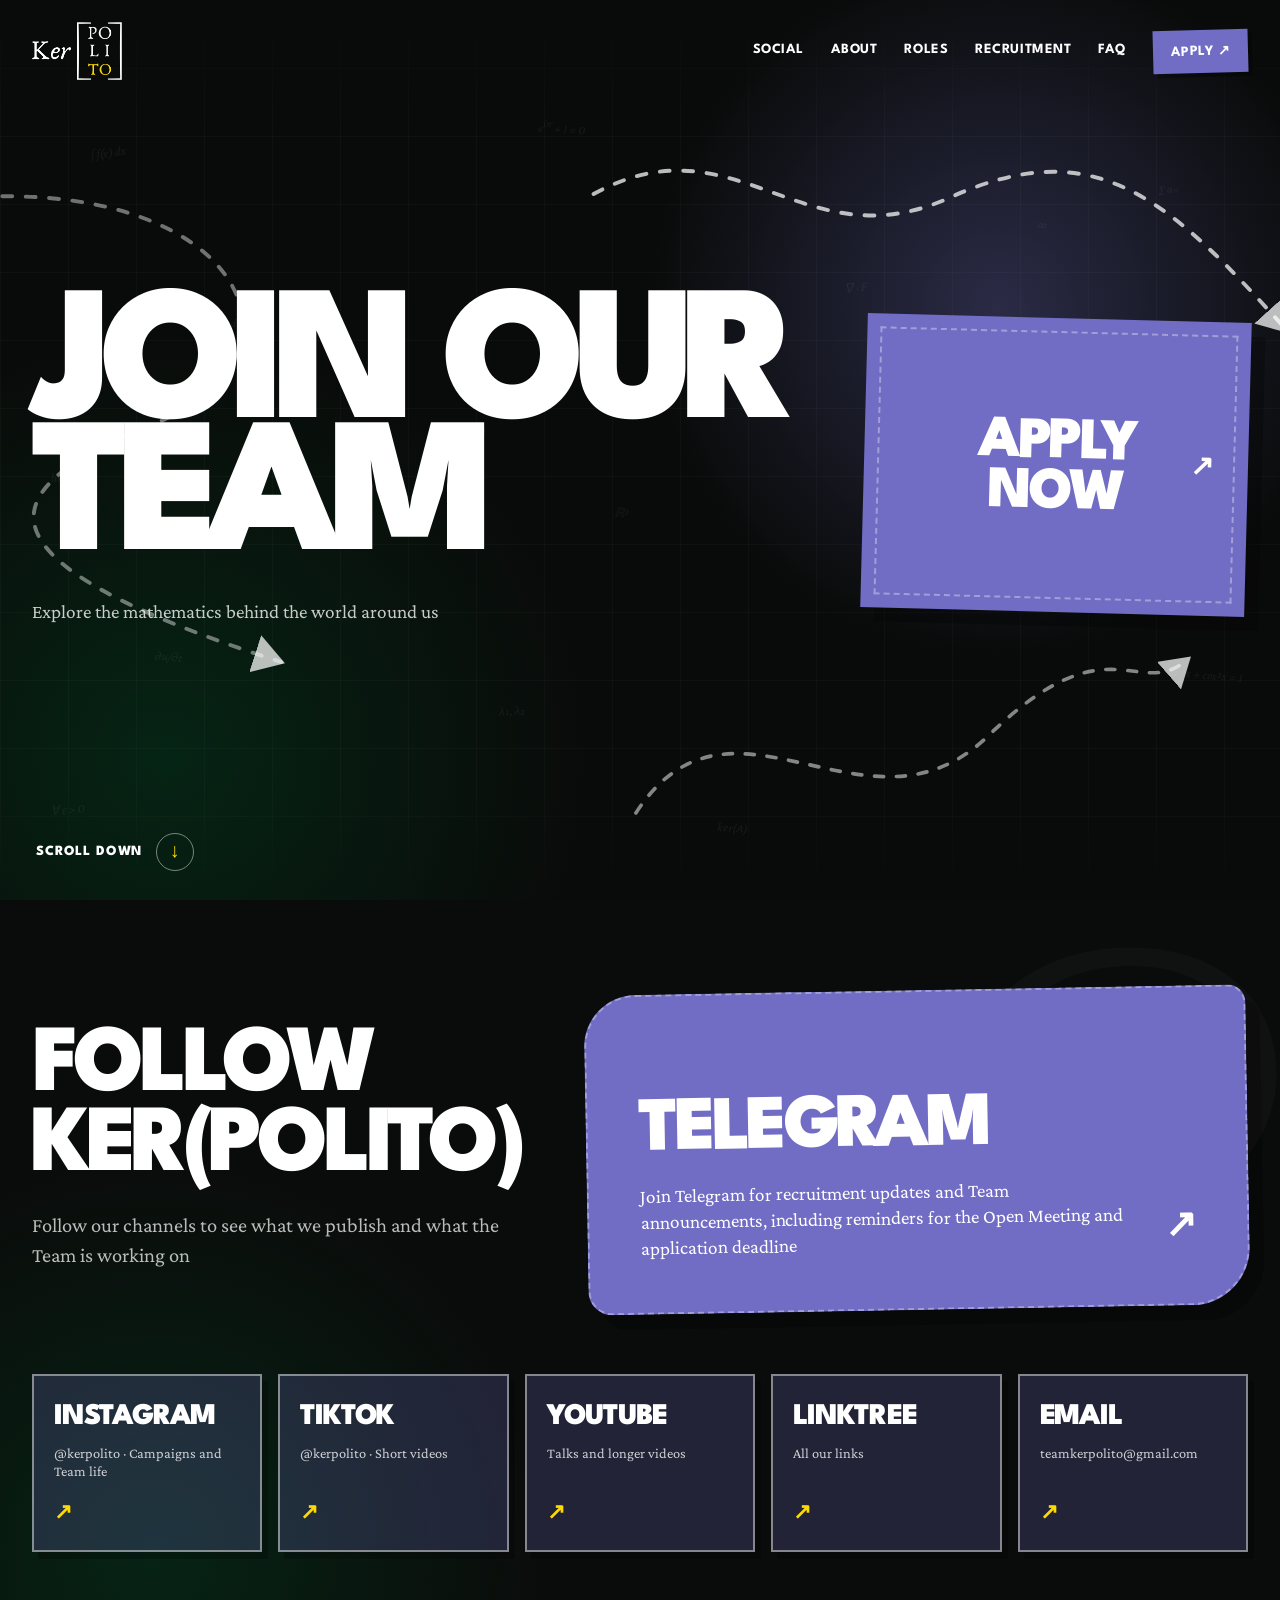
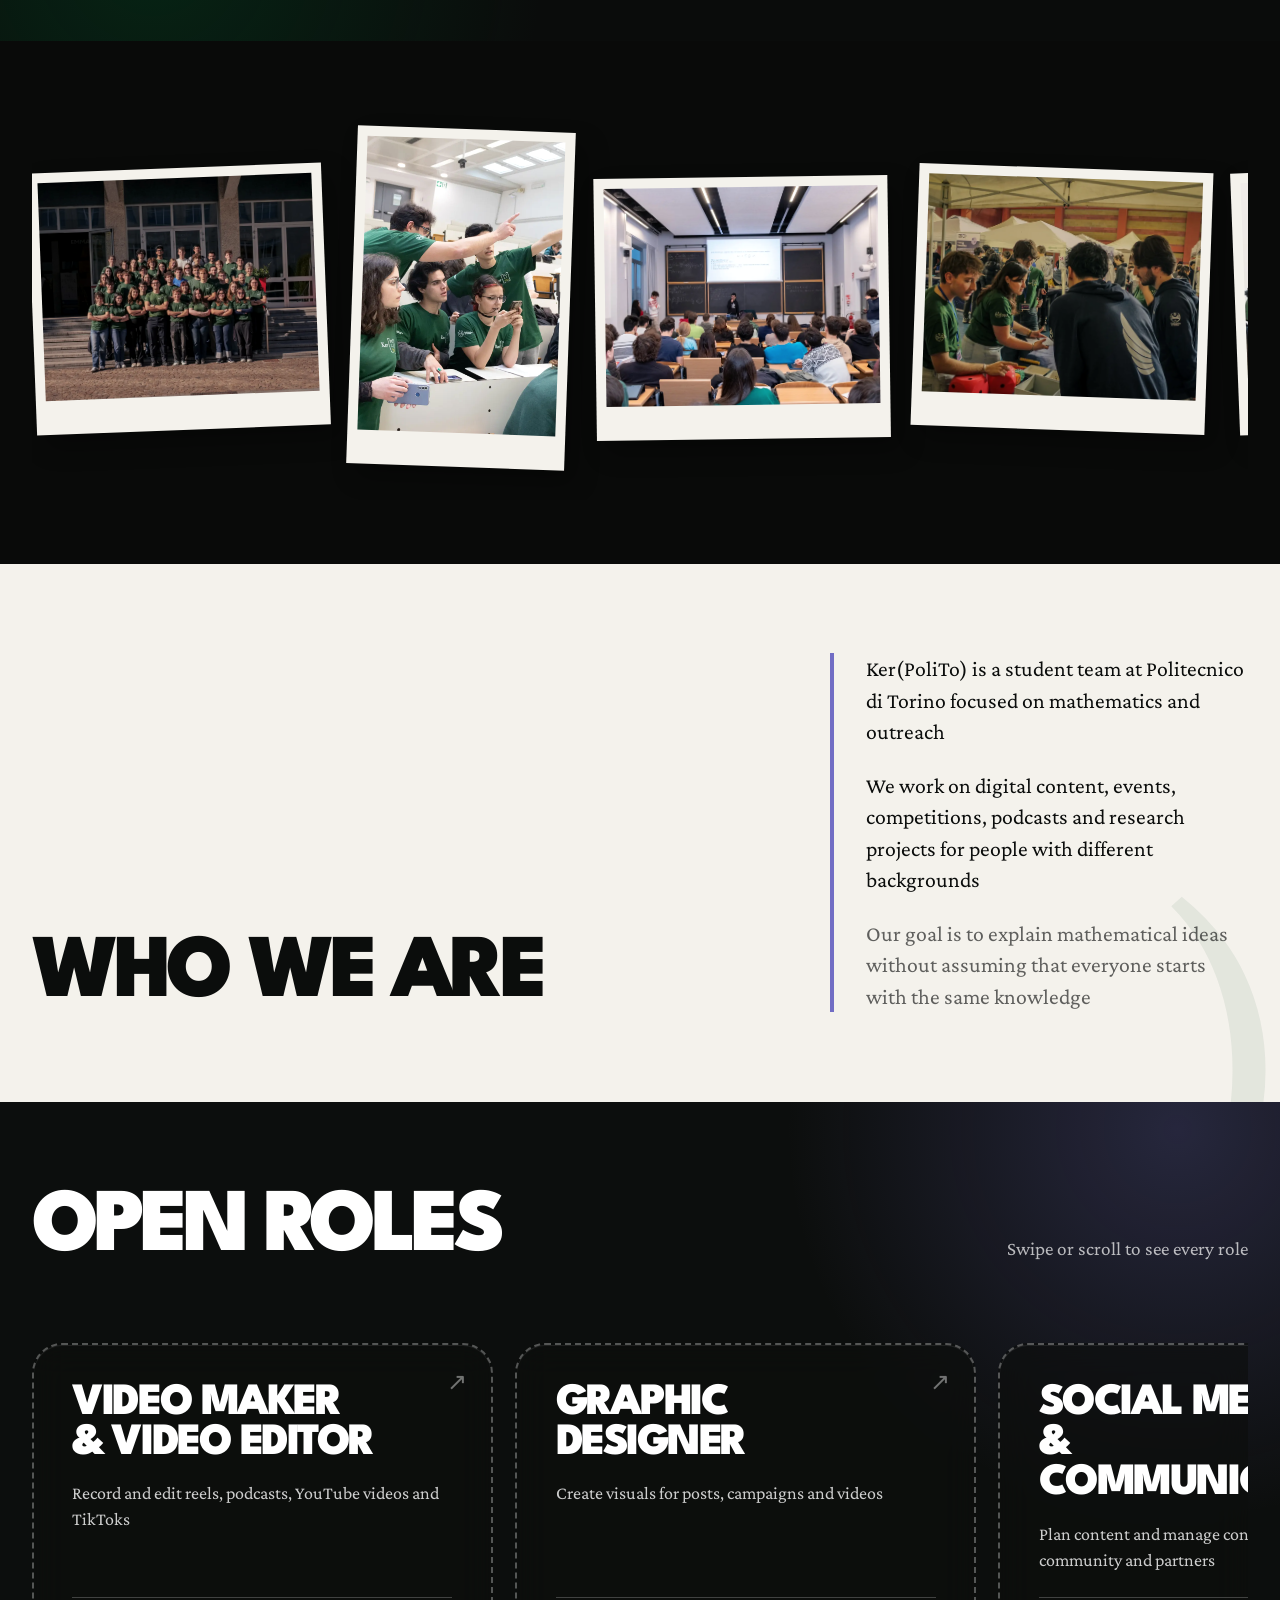
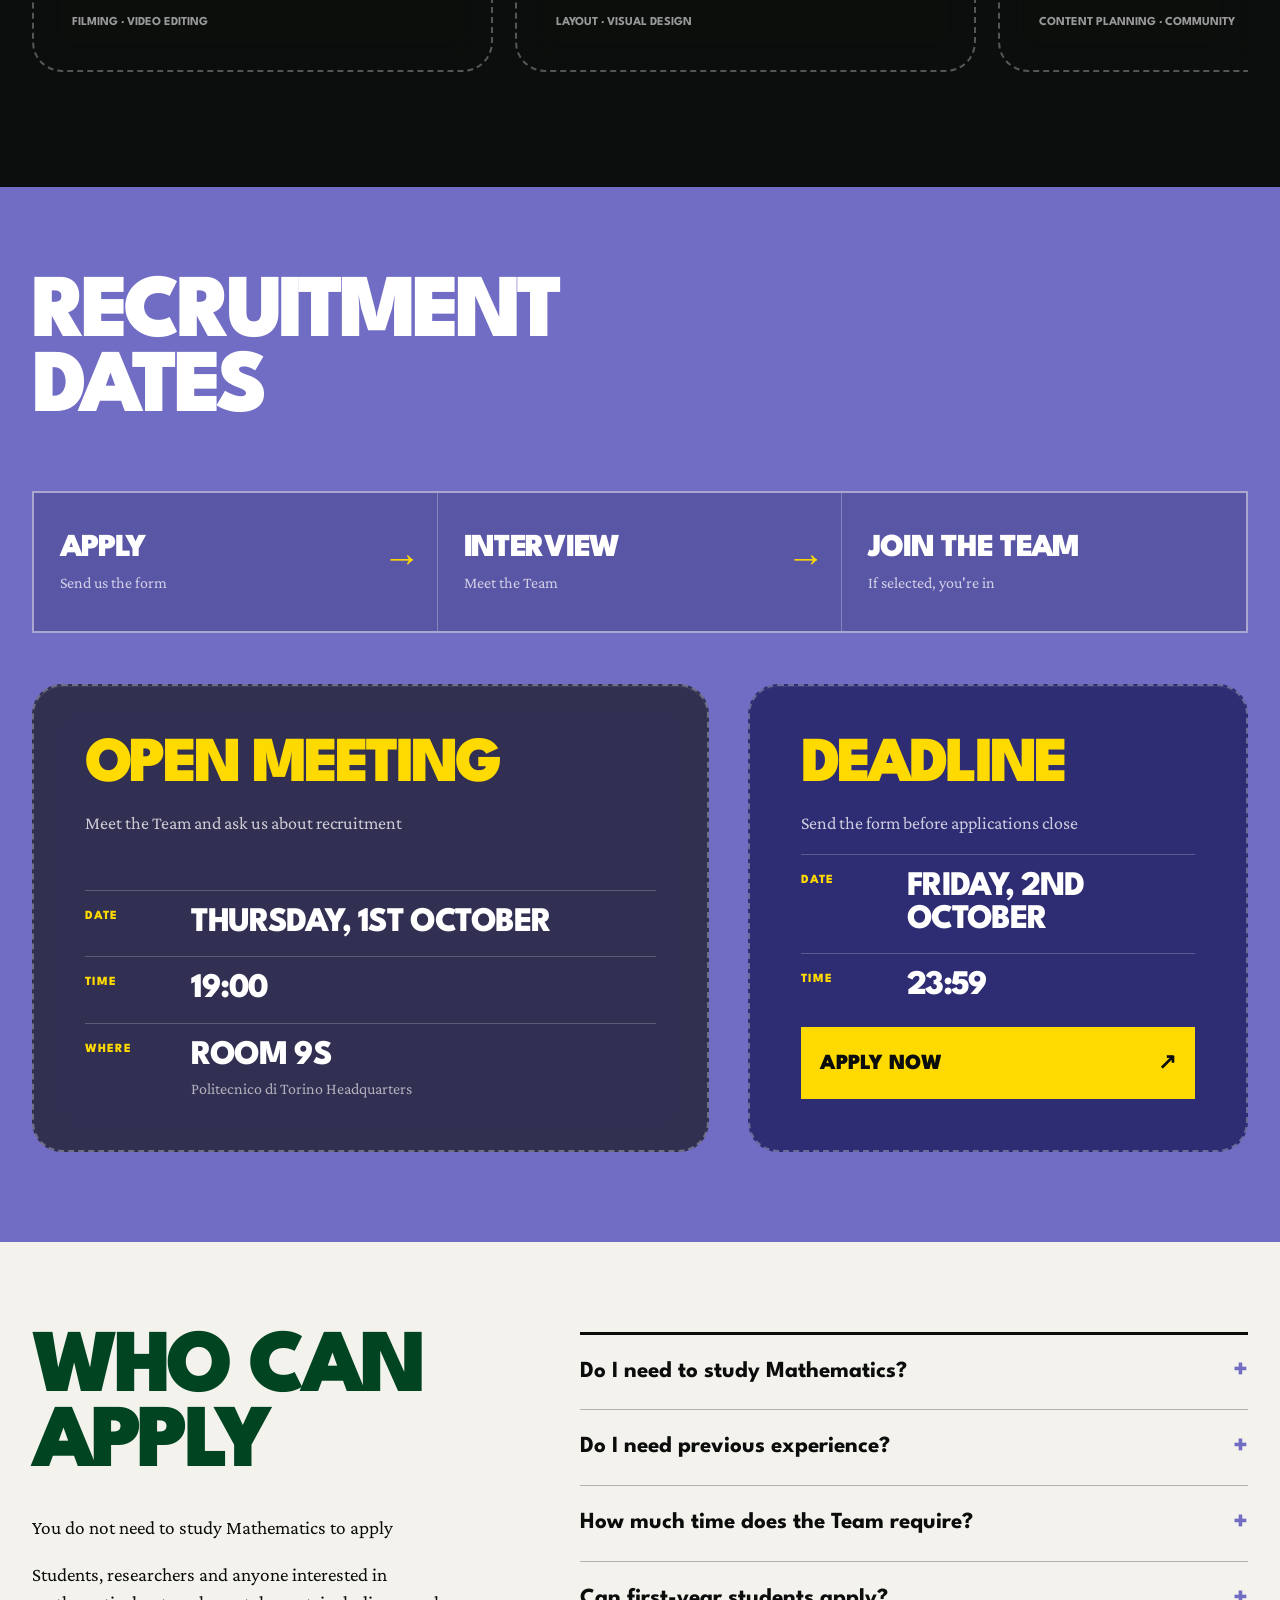
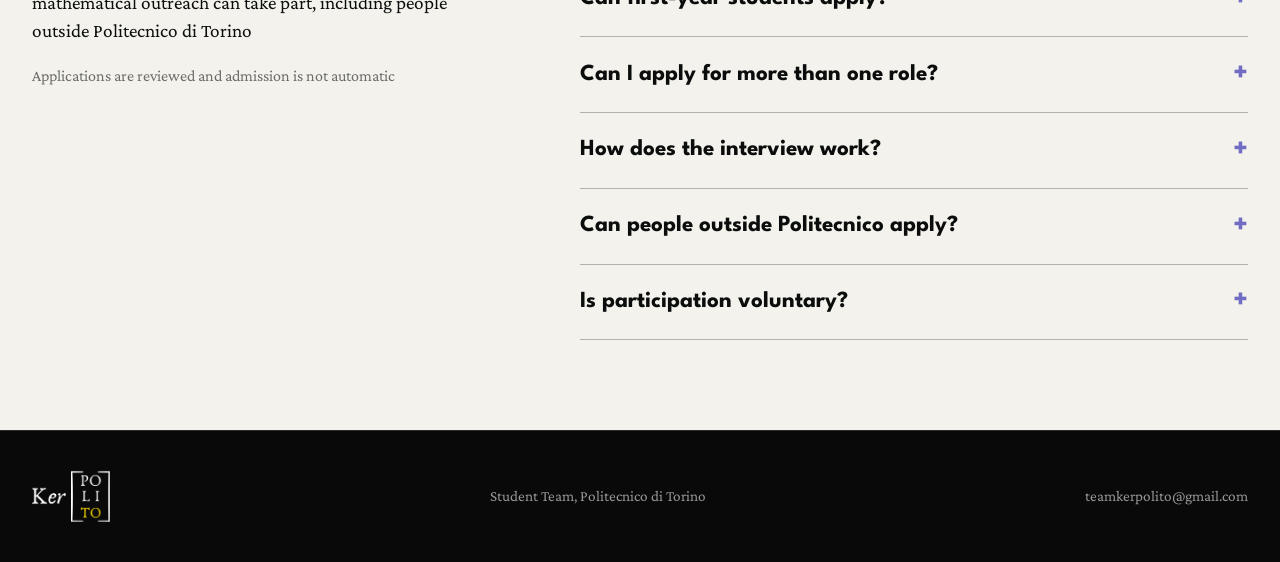
==== index.html @ 6d3f4ccd "Publish Ker(PoliTo) recruitment microsite" ====
<!doctype html>
<html lang="en">
  <head>
    <meta charset="utf-8">
    <meta name="viewport" content="width=device-width, initial-scale=1">
    <title>Join Ker(PoliTo) | Recruitment 2026</title>
    <meta name="description" content="Join Ker(PoliTo), the Politecnico di Torino student team dedicated to mathematics, outreach, events and digital content">
    <meta name="theme-color" content="#0b0d0c">
    <meta property="og:type" content="website">
    <meta property="og:title" content="Join Ker(PoliTo) | Recruitment 2026">
    <meta property="og:description" content="Join Ker(PoliTo), the Politecnico di Torino student team dedicated to mathematics, outreach, events and digital content">
    <meta name="twitter:card" content="summary">
    <link rel="icon" href="assets/icons/favicon.svg" type="image/svg+xml">
    <script>document.documentElement.classList.add("js");</script>
    <link rel="preconnect" href="https://fonts.googleapis.com">
    <link rel="preconnect" href="https://fonts.gstatic.com" crossorigin>
    <link href="https://fonts.googleapis.com/css2?family=Crimson+Pro:ital,wght@0,400;0,500;0,600;1,500&amp;family=League+Spartan:wght@500;600;700;800;900&amp;display=swap" rel="stylesheet">
    <link rel="stylesheet" href="css/styles.css">
  </head>
  <body>
    <a class="skip-link" href="#main-content">Skip to content</a>

    <header class="site-header" data-header>
      <nav class="nav shell" aria-label="Primary navigation">
        <a class="wordmark" href="#top" aria-label="Ker(PoliTo), back to top">
          <img src="assets/images/kerpolito-logo.png" alt="Ker(PoliTo)">
        </a>

        <button class="menu-toggle" type="button" aria-expanded="false" aria-controls="primary-menu" aria-label="Open navigation" data-menu-toggle>
          <span></span><span></span>
        </button>

        <div class="nav-links" id="primary-menu" data-menu>
          <a href="#socials">Social</a>
          <a href="#about">About</a>
          <a href="#roles">Roles</a>
          <a href="#recruitment">Recruitment</a>
          <a href="#faq">FAQ</a>
          <a class="nav-apply" href="#" data-link="application">Apply <span aria-hidden="true">↗</span></a>
        </div>
      </nav>
    </header>

    <main id="main-content">
      <section class="hero" id="top" aria-labelledby="hero-title">
        <div class="hero-grid" aria-hidden="true"></div>
        <div class="math-texture" aria-hidden="true">
          <span>∫ f(x) dx</span><span>e<sup>iπ</sup> + 1 = 0</span><span>Σ aₙ</span>
          <span>det(A)</span><span>∇ · F</span><span>P(A|B)</span>
          <span>lim x→0</span><span>ℝ³</span><span>a² + b² = c²</span>
          <span>∂u/∂t</span><span>λ₁, λ₂</span><span>sin²x + cos²x = 1</span>
          <span>∀ ε &gt; 0</span><span>ker(A)</span><span>Im(f)</span><span>∞</span>
        </div>

        <svg class="hero-path hero-path-top" viewBox="0 0 760 300" aria-hidden="true">
          <defs>
            <marker id="arrow-white" markerWidth="10" markerHeight="10" refX="7" refY="5" orient="auto">
              <path d="M0 0L8 5L0 10Z" fill="currentColor"></path>
            </marker>
          </defs>
          <path d="M18 88C164 8 232 160 382 92S606 92 728 228" marker-end="url(#arrow-white)"></path>
        </svg>

        <svg class="hero-path hero-path-loop" viewBox="0 0 420 560" aria-hidden="true">
          <path d="M44 45C318 32 395 210 223 278S30 418 354 522" marker-end="url(#arrow-white)"></path>
        </svg>

        <svg class="hero-path hero-path-sweep" viewBox="0 0 660 260" aria-hidden="true">
          <path d="M24 204C129 43 278 248 411 119S575 83 630 35" marker-end="url(#arrow-white)"></path>
        </svg>

        <div class="hero-content shell">
          <div class="hero-main">
            <div class="hero-title-block">
              <h1 id="hero-title"><span>Join</span> <span>our</span> <span>team</span></h1>
            </div>

            <p class="hero-intro">Explore the mathematics behind the world around us</p>

            <a class="hero-apply" href="#" data-link="application">
              <span>Apply now</span><b aria-hidden="true">↗</b>
            </a>
          </div>

          <a class="scroll-cue" href="#socials">
            <span>Scroll down</span>
            <b aria-hidden="true">↓</b>
          </a>
        </div>
      </section>

      <section class="social-section section" id="socials" aria-labelledby="socials-title">
        <div class="shell">
          <div class="social-lead">
            <div class="social-intro reveal">
              <h2 id="socials-title">Follow Ker(PoliTo)</h2>
              <p>Follow our channels to see what we publish and what the Team is working on</p>
            </div>

            <a class="telegram-card reveal" href="#" data-link="telegram">
              <span class="telegram-copy">
                <strong>Telegram</strong>
                <small>Join Telegram for recruitment updates and Team announcements, including reminders for the Open Meeting and application deadline</small>
              </span>
              <b aria-hidden="true">↗</b>
            </a>
          </div>

          <div class="social-grid reveal" aria-label="All Ker(PoliTo) social channels">
            <a href="#" data-link="instagram"><span>Instagram</span><small>@kerpolito · Campaigns and Team life</small><b aria-hidden="true">↗</b></a>
            <a href="#" data-link="tiktok"><span>TikTok</span><small>@kerpolito · Short videos</small><b aria-hidden="true">↗</b></a>
            <a href="#" data-link="youtube"><span>YouTube</span><small>Talks and longer videos</small><b aria-hidden="true">↗</b></a>
            <a href="#" data-link="linktree"><span>Linktree</span><small>All our links</small><b aria-hidden="true">↗</b></a>
            <a href="#" data-link="email"><span>Email</span><small>teamkerpolito@gmail.com</small><b aria-hidden="true">↗</b></a>
          </div>
        </div>
      </section>

      <section class="postcards" aria-label="Ker(PoliTo) Team moments">
        <div class="postcard-track shell">
          <figure class="postcard postcard-wide">
            <img src="assets/images/team-group.webp" alt="Ker(PoliTo) Team group photo" width="1400" height="1049">
          </figure>
          <figure class="postcard postcard-tall">
            <img src="assets/images/team-meeting.webp" alt="Ker(PoliTo) members collaborating during an event" width="788" height="1400" loading="lazy">
          </figure>
          <figure class="postcard postcard-wide">
            <img src="assets/images/team-lecture.webp" alt="A Ker(PoliTo) mathematics event in a lecture hall" width="1400" height="933" loading="lazy">
          </figure>
          <figure class="postcard postcard-wide">
            <img src="assets/images/team-fair.webp" alt="Ker(PoliTo) members meeting students at a Team fair" width="1400" height="933" loading="lazy">
          </figure>
          <figure class="postcard postcard-wide">
            <img src="assets/images/team-podcast.webp" alt="Two Ker(PoliTo) members recording a podcast" width="906" height="571" loading="lazy">
          </figure>
          <figure class="postcard postcard-tall">
            <img src="assets/images/team-notes.webp" alt="A wall of colourful notes from a Ker(PoliTo) activity" width="933" height="1400" loading="lazy">
          </figure>
        </div>
      </section>

      <section class="about-section section" id="about" aria-labelledby="about-title">
        <div class="shell about-layout">
          <h2 class="reveal" id="about-title">Who we are</h2>
          <div class="about-copy reveal">
            <p>Ker(PoliTo) is a student team at Politecnico di Torino focused on mathematics and outreach</p>
            <p>We work on digital content, events, competitions, podcasts and research projects for people with different backgrounds</p>
            <p>Our goal is to explain mathematical ideas without assuming that everyone starts with the same knowledge</p>
          </div>
        </div>
      </section>

      <section class="roles-section section" id="roles" aria-labelledby="roles-title">
        <div class="shell">
          <div class="section-heading reveal">
            <h2 id="roles-title">Open roles</h2>
            <p>Swipe or scroll to see every role</p>
          </div>

          <div class="roles-grid" tabindex="0" aria-label="Open roles, scroll horizontally to explore all seven">
            <article class="role-card glass-panel reveal">
              <h3>Video Maker<br>&amp; Video Editor</h3>
              <p>Record and edit reels, podcasts, YouTube videos and TikToks</p>
              <p class="role-note">Filming · Video editing</p>
            </article>
            <article class="role-card glass-panel reveal">
              <h3>Graphic<br>Designer</h3>
              <p>Create visuals for posts, campaigns and videos</p>
              <p class="role-note">Layout · Visual design</p>
            </article>
            <article class="role-card glass-panel reveal">
              <h3>Social Media<br>&amp; Communication</h3>
              <p>Plan content and manage conversations with our community and partners</p>
              <p class="role-note">Content planning · Community</p>
            </article>
            <article class="role-card glass-panel reveal">
              <h3>Research<br>&amp; Content</h3>
              <p>Research mathematical topics and turn them into clear content</p>
              <p class="role-note">Research · Writing</p>
            </article>
            <article class="role-card glass-panel reveal">
              <h3>Graphic<br>Animator</h3>
              <p>Create diagrams and animations for our videos and posts</p>
              <p class="role-note">Motion · Diagrams</p>
            </article>
            <article class="role-card glass-panel reveal">
              <h3>Web<br>Developer</h3>
              <p>Work on the website and the Team's digital tools</p>
              <p class="role-note">Frontend · Digital tools</p>
            </article>
            <article class="role-card glass-panel reveal">
              <h3>Event<br>Manager</h3>
              <p>Plan events and coordinate the practical details</p>
              <p class="role-note">Planning · Logistics</p>
            </article>
          </div>
        </div>
      </section>

      <section class="recruitment-section section" id="recruitment" aria-labelledby="recruitment-title">
        <div class="shell">
          <div class="section-heading reveal">
            <h2 id="recruitment-title">Recruitment dates</h2>
          </div>

          <ol class="process-strip reveal" aria-label="Recruitment process">
            <li><strong>Apply</strong><span>Send us the form</span></li>
            <li><strong>Interview</strong><span>Meet the Team</span></li>
            <li><strong>Join the Team</strong><span>If selected, you're in</span></li>
          </ol>

          <div class="info-grid">
            <article class="info-panel glass-panel reveal">
              <h3>Open meeting</h3>
              <p class="info-intro">Meet the Team and ask us about recruitment</p>
              <dl class="event-details">
                <div><dt>Date</dt><dd data-config="openMeetingDate">Thursday, 1st October</dd></div>
                <div><dt>Time</dt><dd data-config="openMeetingTime">19:00</dd></div>
                <div><dt>Where</dt><dd><span data-config="openMeetingLocation">Room 9S</span><small data-config="openMeetingVenue">Politecnico di Torino Headquarters</small></dd></div>
              </dl>
            </article>

            <article class="info-panel info-panel-deadline glass-panel reveal">
              <h3>Deadline</h3>
              <p class="info-intro">Send the form before applications close</p>
              <dl class="event-details">
                <div><dt>Date</dt><dd data-config="deadlineDate">Friday, 2nd October</dd></div>
                <div><dt>Time</dt><dd data-config="deadlineTime">23:59</dd></div>
              </dl>
              <a class="panel-apply" href="#" data-link="application">Apply now <span aria-hidden="true">↗</span></a>
            </article>
          </div>
        </div>
      </section>

      <section class="faq-section section" id="faq" aria-labelledby="faq-title">
        <div class="shell faq-layout">
          <div class="faq-intro reveal">
            <h2 id="faq-title">Who can apply</h2>
            <p>You do not need to study Mathematics to apply</p>
            <p>Students, researchers and anyone interested in mathematical outreach can take part, including people outside Politecnico di Torino</p>
            <p>Applications are reviewed and admission is not automatic</p>
          </div>

          <div class="accordion" data-accordion>
            <div class="faq-item reveal">
              <h3><button type="button" aria-expanded="false" aria-controls="faq-a1" id="faq-q1">Do I need to study Mathematics?<span aria-hidden="true">+</span></button></h3>
              <div class="faq-answer" id="faq-a1" role="region" aria-labelledby="faq-q1" hidden><p>No, you do not need a Mathematics degree. What matters is an interest in the Team's work and in the role you choose</p></div>
            </div>
            <div class="faq-item reveal">
              <h3><button type="button" aria-expanded="false" aria-controls="faq-a2" id="faq-q2">Do I need previous experience?<span aria-hidden="true">+</span></button></h3>
              <div class="faq-answer" id="faq-a2" role="region" aria-labelledby="faq-q2" hidden><p>Not necessarily. Expectations depend on the role and on the recruitment cycle, so ask us at the Open Meeting if you are unsure</p></div>
            </div>
            <div class="faq-item reveal">
              <h3><button type="button" aria-expanded="false" aria-controls="faq-a3" id="faq-q3">How much time does the Team require?<span aria-hidden="true">+</span></button></h3>
              <div class="faq-answer" id="faq-a3" role="region" aria-labelledby="faq-q3" hidden><p>The time required depends on the role and on current projects. Ask us during the Open Meeting or on Instagram for details about this recruitment cycle</p></div>
            </div>
            <div class="faq-item reveal">
              <h3><button type="button" aria-expanded="false" aria-controls="faq-a4" id="faq-q4">Can first-year students apply?<span aria-hidden="true">+</span></button></h3>
              <div class="faq-answer" id="faq-a4" role="region" aria-labelledby="faq-q4" hidden><p>Yes, first-year students can apply. Applications are considered using the same recruitment process as for other candidates</p></div>
            </div>
            <div class="faq-item reveal">
              <h3><button type="button" aria-expanded="false" aria-controls="faq-a5" id="faq-q5">Can I apply for more than one role?<span aria-hidden="true">+</span></button></h3>
              <div class="faq-answer" id="faq-a5" role="region" aria-labelledby="faq-q5" hidden><p>This may change between recruitment cycles. Check the current application form or ask us at the Open Meeting before submitting</p></div>
            </div>
            <div class="faq-item reveal">
              <h3><button type="button" aria-expanded="false" aria-controls="faq-a6" id="faq-q6">How does the interview work?<span aria-hidden="true">+</span></button></h3>
              <div class="faq-answer" id="faq-a6" role="region" aria-labelledby="faq-q6" hidden><p>A group of Team members interviews candidates using criteria set before recruitment. The exact format and practical details are shared with candidates during each cycle</p></div>
            </div>
            <div class="faq-item reveal">
              <h3><button type="button" aria-expanded="false" aria-controls="faq-a7" id="faq-q7">Can people outside Politecnico apply?<span aria-hidden="true">+</span></button></h3>
              <div class="faq-answer" id="faq-a7" role="region" aria-labelledby="faq-q7" hidden><p>Yes, the Team is also open to students and researchers from other universities, as well as people interested in mathematical outreach</p></div>
            </div>
            <div class="faq-item reveal">
              <h3><button type="button" aria-expanded="false" aria-controls="faq-a8" id="faq-q8">Is participation voluntary?<span aria-hidden="true">+</span></button></h3>
              <div class="faq-answer" id="faq-a8" role="region" aria-labelledby="faq-q8" hidden><p>Yes, participation is voluntary. The amount of work depends on the role and on the projects active during the semester</p></div>
            </div>
          </div>
        </div>
      </section>
    </main>

    <footer class="site-footer">
      <div class="shell footer-inner">
        <a class="wordmark footer-logo" href="#top" aria-label="Ker(PoliTo), back to top">
          <img src="assets/images/kerpolito-logo.png" alt="Ker(PoliTo)">
        </a>
        <p>Student Team, Politecnico di Torino</p>
        <a href="mailto:teamkerpolito@gmail.com">teamkerpolito@gmail.com</a>
      </div>
    </footer>

    <div class="link-notice" role="status" aria-live="polite" data-link-notice></div>
    <script src="js/config.js"></script>
    <script src="js/main.js"></script>
  </body>
</html>
---- css/styles.css ----
:root {
  --ker-green: #014421;
  --ker-purple: #716dc4;
  --ker-dark-blue: #181654;
  --ker-pink: #febbcf;
  --ker-yellow: #ffda00;
  --ink: #0b0d0c;
  --paper: #f4f2ec;
  --white: #fff;
  --display: "League Spartan", "Arial Black", Impact, sans-serif;
  --editorial: "Crimson Pro", Georgia, serif;
  --sans: "League Spartan", Arial, sans-serif;
  --shell: min(1280px, calc(100vw - 64px));
  --header-height: 92px;
  --ease: cubic-bezier(0.22, 1, 0.36, 1);
}

*,
*::before,
*::after {
  box-sizing: border-box;
}

html {
  scroll-behavior: smooth;
  scroll-padding-top: var(--header-height);
}

body {
  margin: 0;
  overflow-x: hidden;
  background: var(--ink);
  color: var(--white);
  font-family: var(--editorial);
  font-size: 1.125rem;
  line-height: 1.45;
  text-rendering: optimizeLegibility;
}

body.menu-open {
  overflow: hidden;
}

img,
svg {
  display: block;
  max-width: 100%;
}

a {
  color: inherit;
  text-decoration: none;
}

button,
a {
  -webkit-tap-highlight-color: transparent;
}

button {
  color: inherit;
  font: inherit;
}

h1,
h2,
h3,
p,
figure {
  margin-top: 0;
}

h1,
h2,
h3 {
  text-wrap: balance;
}

::selection {
  background: var(--ker-yellow);
  color: var(--ink);
}

:focus-visible {
  outline: 3px solid var(--ker-yellow);
  outline-offset: 5px;
}

.shell {
  width: var(--shell);
  margin-inline: auto;
}

.section {
  position: relative;
  padding-block: clamp(4.5rem, 7vw, 7rem);
}

.skip-link {
  position: fixed;
  z-index: 1000;
  top: 12px;
  left: 12px;
  padding: 12px 18px;
  transform: translateY(-160%);
  background: var(--white);
  color: var(--ink);
  font-family: var(--sans);
  font-weight: 800;
  transition: transform 180ms ease;
}

.skip-link:focus {
  transform: translateY(0);
}

.site-header {
  position: fixed;
  z-index: 100;
  inset: 0 0 auto;
  height: var(--header-height);
  padding-top: 10px;
  border-bottom: 1px solid transparent;
  transition: background-color 220ms ease, border-color 220ms ease;
}

.site-header.is-scrolled {
  border-color: rgba(255, 255, 255, 0.12);
  background: rgba(7, 9, 8, 0.9);
  backdrop-filter: blur(16px) saturate(110%);
}

.nav {
  display: flex;
  height: calc(var(--header-height) - 10px);
  align-items: center;
  justify-content: space-between;
  gap: 2rem;
}

.wordmark {
  position: relative;
  z-index: 2;
  display: inline-flex;
  width: 90px;
  align-items: center;
}

.wordmark img {
  width: 100%;
  height: auto;
}

.nav-links {
  display: flex;
  align-items: center;
  gap: clamp(1rem, 2.1vw, 2.25rem);
  font-family: var(--sans);
  font-size: 0.88rem;
  font-weight: 700;
  letter-spacing: 0.04em;
  text-transform: uppercase;
}

.nav-links > a:not(.nav-apply) {
  padding-block: 0.5rem;
  border-bottom: 2px solid transparent;
}

.nav-links > a:not(.nav-apply):hover,
.nav-links > a:not(.nav-apply):focus-visible {
  border-color: var(--ker-yellow);
}

.nav-apply {
  padding: 0.78rem 1.1rem 0.62rem;
  transform: rotate(-1.5deg);
  background: var(--ker-purple);
  box-shadow: 4px 4px 0 rgba(0, 0, 0, 0.28);
  transition: transform 180ms var(--ease), background-color 180ms ease, box-shadow 180ms var(--ease);
}

.nav-apply:hover,
.nav-apply:focus-visible {
  transform: rotate(0deg) translateY(-3px);
  background: #827dd7;
  box-shadow: 6px 7px 0 rgba(0, 0, 0, 0.23);
}

.nav-apply:active {
  transform: translateY(1px) scale(0.97);
  box-shadow: 2px 3px 0 rgba(0, 0, 0, 0.3);
}

.menu-toggle {
  display: none;
  width: 48px;
  height: 42px;
  padding: 10px;
  border: 0;
  background: transparent;
  cursor: pointer;
}

.menu-toggle span {
  display: block;
  width: 100%;
  height: 2px;
  margin-block: 7px;
  background: var(--white);
  transition: transform 220ms ease;
}

.hero {
  position: relative;
  overflow: hidden;
  isolation: isolate;
  min-height: 100svh;
  background:
    radial-gradient(circle at 78% 34%, rgba(113, 109, 196, 0.32), transparent 30%),
    radial-gradient(circle at 13% 84%, rgba(1, 68, 33, 0.44), transparent 31%),
    #090b0a;
}

.hero-grid,
.math-texture {
  position: absolute;
  inset: 0;
  pointer-events: none;
}

.hero-grid {
  z-index: -3;
  opacity: 0.13;
  background-image:
    linear-gradient(rgba(255, 255, 255, 0.2) 1px, transparent 1px),
    linear-gradient(90deg, rgba(255, 255, 255, 0.2) 1px, transparent 1px);
  background-size: 68px 68px;
  mask-image: linear-gradient(to bottom, transparent, #000 15%, #000 88%, transparent);
}

.math-texture {
  z-index: -2;
  overflow: hidden;
  color: var(--white);
  font-family: var(--editorial);
  font-size: clamp(0.7rem, 1vw, 1rem);
  font-style: italic;
  opacity: 0.055;
}

.math-texture span {
  position: absolute;
  white-space: nowrap;
}

.math-texture span:nth-child(1) { top: 16%; left: 7%; transform: rotate(-7deg); }
.math-texture span:nth-child(2) { top: 13%; left: 42%; transform: rotate(3deg); }
.math-texture span:nth-child(3) { top: 20%; right: 8%; transform: rotate(-4deg); }
.math-texture span:nth-child(4) { top: 35%; left: 18%; transform: rotate(5deg); }
.math-texture span:nth-child(5) { top: 31%; left: 66%; transform: rotate(-6deg); }
.math-texture span:nth-child(6) { top: 43%; right: 6%; transform: rotate(7deg); }
.math-texture span:nth-child(7) { top: 52%; left: 4%; transform: rotate(-3deg); }
.math-texture span:nth-child(8) { top: 56%; left: 48%; transform: rotate(8deg); }
.math-texture span:nth-child(9) { top: 63%; right: 8%; transform: rotate(-4deg); }
.math-texture span:nth-child(10) { top: 72%; left: 12%; transform: rotate(6deg); }
.math-texture span:nth-child(11) { top: 78%; left: 39%; transform: rotate(-3deg); }
.math-texture span:nth-child(12) { top: 74%; right: 3%; transform: rotate(5deg); }
.math-texture span:nth-child(13) { top: 89%; left: 4%; transform: rotate(-5deg); }
.math-texture span:nth-child(14) { top: 91%; left: 56%; transform: rotate(4deg); }
.math-texture span:nth-child(15) { top: 47%; left: 36%; transform: rotate(-8deg); }
.math-texture span:nth-child(16) { top: 24%; left: 81%; transform: rotate(5deg); }

.hero-path {
  position: absolute;
  z-index: -1;
  color: rgba(255, 255, 255, 0.72);
  pointer-events: none;
}

.hero-path-top {
  top: 12%;
  right: -3%;
  width: min(58vw, 790px);
}

.hero-path-loop {
  top: 17%;
  left: -5%;
  width: min(32vw, 460px);
  color: rgba(255, 255, 255, 0.42);
}

.hero-path-sweep {
  right: 5%;
  bottom: 4%;
  width: min(47vw, 700px);
  color: rgba(255, 255, 255, 0.5);
}

.hero-path > path {
  fill: none;
  stroke: currentColor;
  stroke-width: 4;
  stroke-linecap: round;
  stroke-dasharray: 10 14;
  animation: path-flow 16s linear infinite;
}

.hero-path-loop > path {
  animation-duration: 21s;
  animation-direction: reverse;
}

.hero-path-sweep > path {
  animation-duration: 18s;
}

.hero-content {
  display: flex;
  min-height: 100svh;
  flex-direction: column;
  padding-block: calc(var(--header-height) + 1.5rem) 1.35rem;
}

.hero-main {
  position: relative;
  display: grid;
  z-index: 1;
  grid-template-columns: repeat(12, minmax(0, 1fr));
  grid-template-rows: auto auto;
  column-gap: clamp(1.5rem, 2.5vw, 2.7rem);
  row-gap: 1.8rem;
  align-content: center;
  flex: 1;
  isolation: isolate;
}

.hero-title-block {
  z-index: 2;
  grid-column: 1 / 9;
  grid-row: 1;
  align-self: end;
  animation: hero-enter 700ms var(--ease) backwards;
}

.hero-title-block h1 {
  margin: 0;
  font-family: var(--display);
  font-size: clamp(7.2rem, 15vw, 14.25rem);
  font-weight: 900;
  letter-spacing: -0.075em;
  line-height: 0.69;
  text-transform: uppercase;
}

.hero-title-block h1 span {
  display: inline;
}

.hero-title-block h1 span:last-child {
  display: block;
}

.hero-intro {
  z-index: 2;
  grid-column: 1 / 7;
  grid-row: 2;
  max-width: 610px;
  margin: 0;
  color: rgba(255, 255, 255, 0.78);
  font-size: clamp(1.05rem, 1.5vw, 1.3rem);
  animation: hero-enter 700ms 120ms var(--ease) backwards;
}

.hero-apply {
  position: relative;
  z-index: 3;
  display: grid;
  min-height: clamp(225px, 23vw, 330px);
  grid-column: 9 / -1;
  grid-row: 1 / 3;
  place-items: center;
  align-self: center;
  padding: clamp(2.2rem, 4vw, 4rem);
  overflow: hidden;
  transform: rotate(1.5deg);
  border-radius: 0;
  background: var(--ker-purple);
  box-shadow: 14px 14px 0 rgba(0, 0, 0, 0.28);
  font-family: var(--display);
  font-size: clamp(2.6rem, 4.6vw, 4.8rem);
  font-weight: 900;
  letter-spacing: -0.055em;
  line-height: 0.86;
  text-align: center;
  text-transform: uppercase;
  transition: transform 240ms var(--ease), background-color 220ms ease, box-shadow 240ms var(--ease);
  animation: apply-enter 760ms 180ms var(--ease) backwards;
}

.hero-apply::before {
  position: absolute;
  inset: 13px;
  border: 2px dashed rgba(255, 255, 255, 0.34);
  border-radius: inherit;
  content: "";
  pointer-events: none;
}

.hero-apply:hover,
.hero-apply:focus-visible {
  transform: rotate(-0.5deg) translateY(-7px) scale(1.015);
  background: #7e79d3;
  box-shadow: 18px 20px 0 rgba(0, 0, 0, 0.23);
}

.hero-apply:active {
  transform: rotate(0deg) translateY(2px) scale(0.985);
  box-shadow: 6px 7px 0 rgba(0, 0, 0, 0.32);
  transition-duration: 90ms;
}

.hero-apply span {
  position: relative;
  z-index: 1;
  transform: translateY(0.06em);
}

.hero-apply b {
  position: absolute;
  top: 50%;
  right: 10%;
  z-index: 1;
  translate: 0 -50%;
  font-size: 0.48em;
  transition: transform 220ms var(--ease);
}

.hero-apply:hover b,
.hero-apply:focus-visible b {
  transform: translate(7px, -7px);
}

.scroll-cue {
  display: flex;
  width: max-content;
  align-items: center;
  gap: 0.85rem;
  margin-top: 0.7rem;
  padding: 0.45rem 0.25rem;
  font-family: var(--sans);
  font-size: 0.88rem;
  font-weight: 800;
  letter-spacing: 0.06em;
  text-transform: uppercase;
  transition: color 180ms ease;
}

.scroll-cue b {
  display: grid;
  width: 38px;
  height: 38px;
  place-items: center;
  border: 1px solid rgba(255, 255, 255, 0.45);
  border-radius: 50%;
  color: var(--ker-yellow);
  font-size: 1.25rem;
  line-height: 1;
  animation: scroll-bounce 1.7s var(--ease) infinite;
}

.scroll-cue:hover,
.scroll-cue:focus-visible {
  color: var(--ker-yellow);
}

.scroll-cue:active b {
  transform: translateY(4px) scale(0.9);
}

.social-section {
  position: relative;
  overflow: hidden;
  background:
    radial-gradient(circle at 12% 88%, rgba(1, 68, 33, 0.42), transparent 30%),
    #0a0c0b;
}

.social-section::before {
  position: absolute;
  top: -0.15em;
  right: -0.04em;
  color: rgba(255, 255, 255, 0.025);
  font-family: var(--editorial);
  font-size: clamp(16rem, 33vw, 35rem);
  line-height: 1;
  content: "@";
  pointer-events: none;
}

.social-lead {
  position: relative;
  z-index: 1;
  display: grid;
  grid-template-columns: 0.85fr 1.15fr;
  gap: clamp(2rem, 5vw, 5rem);
  align-items: center;
}

.social-intro h2 {
  max-width: 720px;
  margin-bottom: 1.5rem;
  font-family: var(--display);
  font-size: clamp(4rem, 7.4vw, 7.5rem);
  font-weight: 900;
  letter-spacing: -0.065em;
  line-height: 0.84;
  text-transform: uppercase;
}

.social-intro p {
  max-width: 560px;
  margin-bottom: 0;
  color: rgba(255, 255, 255, 0.72);
  font-size: clamp(1.1rem, 1.6vw, 1.35rem);
}

.telegram-card {
  position: relative;
  display: flex;
  min-height: clamp(260px, 25vw, 360px);
  align-items: flex-end;
  justify-content: space-between;
  gap: 2rem;
  padding: clamp(2.1rem, 4vw, 4rem);
  transform: rotate(-1deg);
  border: 2px dashed rgba(255, 255, 255, 0.34);
  border-radius: 52px 18px 58px 24px;
  background: var(--ker-purple);
  color: var(--white);
  box-shadow: 14px 15px 0 rgba(0, 0, 0, 0.24);
  transition: transform 240ms var(--ease), background-color 180ms ease, box-shadow 240ms var(--ease);
}

.telegram-copy {
  display: grid;
  gap: 1.25rem;
}

.telegram-card strong {
  font-family: var(--display);
  font-size: clamp(3.1rem, 6vw, 6rem);
  font-weight: 900;
  letter-spacing: -0.06em;
  line-height: 0.82;
  text-transform: uppercase;
}

.telegram-card small {
  max-width: 560px;
  font-family: var(--editorial);
  font-size: clamp(1.05rem, 1.5vw, 1.28rem);
  line-height: 1.35;
}

.telegram-card > b {
  flex: 0 0 auto;
  font-size: clamp(2rem, 3vw, 3.2rem);
  transition: transform 220ms var(--ease);
}

.telegram-card:hover,
.telegram-card:focus-visible {
  transform: rotate(0deg) translateY(-7px);
  background: #7f7ad4;
  box-shadow: 18px 20px 0 rgba(0, 0, 0, 0.2);
}

.telegram-card:hover > b,
.telegram-card:focus-visible > b {
  transform: translate(8px, -8px);
}

.telegram-card:active {
  transform: rotate(0deg) translateY(2px) scale(0.99);
  box-shadow: 6px 7px 0 rgba(0, 0, 0, 0.28);
  transition-duration: 90ms;
}

.social-grid {
  position: relative;
  z-index: 1;
  display: grid;
  grid-template-columns: repeat(5, minmax(0, 1fr));
  gap: 1rem;
  margin-top: clamp(3rem, 5vw, 5rem);
}

.social-grid a {
  position: relative;
  display: grid;
  min-height: 178px;
  grid-template-columns: 1fr auto;
  grid-template-rows: auto 1fr;
  gap: 0.8rem;
  align-content: center;
  padding: 1.7rem 1.25rem 1.35rem;
  border: 2px solid rgba(255, 255, 255, 0.45);
  background: rgba(113, 109, 196, 0.24);
  box-shadow: 6px 7px 0 rgba(0, 0, 0, 0.24);
  transition: transform 200ms var(--ease), background-color 180ms ease, color 180ms ease, border-color 180ms ease, box-shadow 200ms var(--ease);
}

.social-grid span {
  font-family: var(--display);
  font-size: clamp(1.55rem, 2.35vw, 2.35rem);
  font-weight: 900;
  letter-spacing: -0.04em;
  line-height: 0.95;
  text-transform: uppercase;
}

.social-grid small {
  grid-column: 1 / -1;
  color: rgba(255, 255, 255, 0.78);
  font-family: var(--editorial);
  font-size: 0.9rem;
  line-height: 1.25;
  overflow-wrap: anywhere;
}

.social-grid b {
  color: var(--ker-yellow);
  font-size: 1.35rem;
  transition: transform 180ms var(--ease);
}

.social-grid a:hover,
.social-grid a:focus-visible {
  z-index: 2;
  transform: translateY(-7px);
  border-color: var(--white);
  background: var(--white);
  color: var(--ink);
  box-shadow: 10px 12px 0 rgba(0, 0, 0, 0.2);
}

.social-grid a:hover small,
.social-grid a:focus-visible small {
  color: rgba(11, 13, 12, 0.62);
}

.social-grid a:hover b,
.social-grid a:focus-visible b {
  color: var(--ker-purple);
  transform: translate(5px, -5px);
}

.social-grid a:active {
  transform: translateY(2px) scale(0.98);
  background: var(--ker-yellow);
  color: var(--ink);
  box-shadow: 3px 4px 0 rgba(0, 0, 0, 0.26);
  transition-duration: 80ms;
}

.social-grid a:active small {
  color: rgba(11, 13, 12, 0.64);
}

@keyframes hero-enter {
  from { transform: translateY(26px); opacity: 0; }
  to { transform: translateY(0); opacity: 1; }
}

@keyframes apply-enter {
  from { transform: rotate(4deg) translateY(28px) scale(0.96); opacity: 0; }
  to { transform: rotate(1.5deg) translateY(0) scale(1); opacity: 1; }
}

@keyframes path-flow {
  to { stroke-dashoffset: -240; }
}

@keyframes scroll-bounce {
  0%, 100% { transform: translateY(0); }
  52% { transform: translateY(7px); }
}

@keyframes mobile-apply-enter {
  from { transform: rotate(-3.5deg) translateY(24px) scale(0.97); opacity: 0; }
  to { transform: rotate(-1.4deg) translateY(0) scale(1); opacity: 1; }
}

.postcards {
  position: relative;
  overflow: hidden;
  padding-block: clamp(2.8rem, 5vw, 4.5rem);
  background: #090a09;
}

.postcard-track {
  display: flex;
  gap: clamp(1.1rem, 2vw, 2rem);
  align-items: center;
  padding: 1.5rem 0 2rem;
  overflow-x: auto;
  overscroll-behavior-inline: contain;
  scroll-snap-type: inline proximity;
  scrollbar-color: var(--ker-purple) rgba(255, 255, 255, 0.12);
  scrollbar-width: thin;
}

.postcard {
  --postcard-angle: 0deg;
  --postcard-y: 0px;
  flex: 0 0 clamp(235px, 23vw, 315px);
  margin: 0;
  padding: 10px 10px 34px;
  transform: rotate(var(--postcard-angle)) translateY(var(--postcard-y));
  background: var(--paper);
  box-shadow: 10px 12px 24px rgba(0, 0, 0, 0.32);
  scroll-snap-align: center;
  transition: transform 260ms var(--ease), box-shadow 260ms var(--ease);
}

.postcard:nth-child(odd) { --postcard-angle: -2.2deg; }
.postcard:nth-child(even) { --postcard-angle: 2deg; }
.postcard:nth-child(3n) { --postcard-angle: -0.8deg; --postcard-y: 9px; }

.postcard:hover {
  z-index: 2;
  transform: rotate(0deg) translateY(-8px) scale(1.018);
  box-shadow: 15px 20px 30px rgba(0, 0, 0, 0.38);
}

.postcard:active {
  transform: rotate(0deg) translateY(-1px) scale(0.99);
}

.postcard img {
  width: 100%;
  height: clamp(180px, 17vw, 235px);
  object-fit: cover;
  filter: contrast(1.03) saturate(0.92);
}

.postcard-tall {
  flex-basis: clamp(185px, 17vw, 235px);
}

.postcard-tall img {
  height: clamp(240px, 23vw, 315px);
}

.about-section {
  overflow: hidden;
  background: var(--paper);
  color: var(--ink);
}

.about-section::after {
  position: absolute;
  right: -0.06em;
  bottom: -0.32em;
  color: rgba(1, 68, 33, 0.07);
  font-family: var(--editorial);
  font-size: clamp(15rem, 29vw, 29rem);
  line-height: 1;
  content: ")";
  pointer-events: none;
}

.about-layout {
  position: relative;
  z-index: 1;
  display: grid;
  grid-template-columns: 1.25fr 0.75fr;
  gap: clamp(3rem, 8vw, 9rem);
  align-items: end;
}

.about-layout h2,
.section-heading h2,
.faq-intro h2 {
  margin-bottom: 0;
  font-family: var(--display);
  font-size: clamp(3.7rem, 7vw, 7.2rem);
  font-weight: 900;
  letter-spacing: -0.065em;
  line-height: 0.84;
  text-transform: uppercase;
}

.about-copy {
  padding-left: 2rem;
  border-left: 4px solid var(--ker-purple);
  font-size: clamp(1.15rem, 1.7vw, 1.4rem);
}

.about-copy p:last-child {
  margin-bottom: 0;
  color: rgba(11, 13, 12, 0.64);
}

.roles-section {
  overflow: hidden;
  background:
    radial-gradient(circle at 92% 4%, rgba(113, 109, 196, 0.26), transparent 29%),
    #0c0e0d;
}

.section-heading {
  display: grid;
  grid-template-columns: 1.2fr 0.8fr;
  gap: 3rem;
  align-items: end;
  margin-bottom: clamp(2.5rem, 5vw, 4.5rem);
}

.section-heading > p {
  max-width: 430px;
  margin: 0 0 0.25rem auto;
  color: rgba(255, 255, 255, 0.7);
  font-size: 1.2rem;
}

.roles-grid {
  display: flex;
  gap: 1.4rem;
  padding: 0.8rem 0 1.6rem;
  overflow-x: auto;
  overflow-y: hidden;
  overscroll-behavior-inline: contain;
  scroll-snap-type: inline mandatory;
  scrollbar-color: var(--ker-purple) rgba(255, 255, 255, 0.12);
  scrollbar-width: thin;
}

.glass-panel {
  border: 2px dashed rgba(255, 255, 255, 0.3);
  border-radius: 30px;
  background: rgba(14, 15, 14, 0.64);
  box-shadow: inset 0 1px 0 rgba(255, 255, 255, 0.08);
  backdrop-filter: blur(17px) saturate(110%);
}

.role-card {
  position: relative;
  display: flex;
  flex: 0 0 clamp(330px, 36vw, 470px);
  min-height: 320px;
  flex-direction: column;
  padding: clamp(2rem, 3vw, 3rem);
  scroll-snap-align: start;
  transition: transform 240ms var(--ease), border-color 180ms ease, background-color 180ms ease, box-shadow 240ms var(--ease);
}

.role-card::after {
  position: absolute;
  top: 1.35rem;
  right: 1.5rem;
  color: rgba(255, 255, 255, 0.42);
  font-family: var(--sans);
  font-size: 1.5rem;
  content: "↗";
  transition: transform 220ms var(--ease), color 180ms ease;
}

.role-card:hover,
.role-card:focus-within {
  transform: translateY(-8px) rotate(-0.4deg);
  border-color: rgba(255, 255, 255, 0.68);
  background: rgba(24, 22, 84, 0.66);
  box-shadow: 12px 16px 30px rgba(0, 0, 0, 0.24);
}

.role-card:hover::after,
.role-card:focus-within::after {
  transform: translate(5px, -5px);
  color: var(--ker-yellow);
}

.role-card h3 {
  margin-bottom: 1rem;
  font-family: var(--display);
  font-size: clamp(2.2rem, 3.5vw, 3.6rem);
  font-weight: 900;
  letter-spacing: -0.055em;
  line-height: 0.9;
  text-transform: uppercase;
}

.role-card > p:not(.role-note) {
  max-width: 390px;
  margin-bottom: 1.5rem;
  color: rgba(255, 255, 255, 0.8);
}

.role-note {
  margin: auto 0 0;
  padding-top: 1rem;
  border-top: 1px solid rgba(255, 255, 255, 0.22);
  color: rgba(255, 255, 255, 0.58);
  font-family: var(--sans);
  font-size: 0.76rem;
  font-weight: 700;
  text-transform: uppercase;
}

.recruitment-section {
  overflow: hidden;
  background: var(--ker-purple);
}

.recruitment-section .section-heading > p {
  color: rgba(255, 255, 255, 0.84);
}

.process-strip {
  display: grid;
  grid-template-columns: repeat(3, minmax(0, 1fr));
  margin: 0 0 clamp(2rem, 4vw, 3.5rem);
  padding: 0;
  border: 2px solid rgba(255, 255, 255, 0.48);
  background: rgba(24, 22, 84, 0.26);
  list-style: none;
}

.process-strip li {
  position: relative;
  display: flex;
  min-height: 138px;
  flex-direction: column;
  justify-content: center;
  padding: 1.45rem 4.25rem 1.2rem 1.6rem;
  border-right: 1px solid rgba(255, 255, 255, 0.28);
}

.process-strip li:last-child {
  border-right: 0;
}

.process-strip li:not(:last-child)::after {
  position: absolute;
  z-index: 2;
  top: 50%;
  right: 1rem;
  padding: 0;
  transform: translateY(-50%);
  background: transparent;
  color: var(--ker-yellow);
  font-family: var(--sans);
  font-size: clamp(2.2rem, 3vw, 3.4rem);
  font-weight: 800;
  line-height: 1;
  content: "→";
}

.process-strip strong {
  font-family: var(--display);
  font-size: clamp(1.6rem, 2.5vw, 2.6rem);
  font-weight: 900;
  letter-spacing: -0.04em;
  line-height: 0.95;
  text-transform: uppercase;
}

.process-strip span {
  margin-top: 0.45rem;
  color: rgba(255, 255, 255, 0.72);
  font-size: 1rem;
}

.info-grid {
  display: grid;
  grid-template-columns: 1.15fr 0.85fr;
  gap: clamp(1.5rem, 3vw, 3rem);
  align-items: stretch;
}

.info-panel {
  display: flex;
  min-height: 430px;
  flex-direction: column;
  padding: clamp(2.2rem, 4vw, 4rem);
}

.info-panel h3 {
  margin-bottom: 1rem;
  color: var(--ker-yellow);
  font-family: var(--display);
  font-size: clamp(2.5rem, 5vw, 5rem);
  font-weight: 900;
  letter-spacing: -0.06em;
  line-height: 0.88;
  text-transform: uppercase;
}

.info-intro {
  color: rgba(255, 255, 255, 0.76);
}

.info-panel-deadline {
  background: rgba(24, 22, 84, 0.74);
}

.event-details {
  display: grid;
  gap: 1.05rem;
  margin: auto 0 0;
}

.event-details > div {
  display: grid;
  grid-template-columns: 90px 1fr;
  gap: 1rem;
  align-items: start;
  padding-top: 1rem;
  border-top: 1px solid rgba(255, 255, 255, 0.22);
}

.event-details dt {
  color: var(--ker-yellow);
  font-family: var(--sans);
  font-size: 0.78rem;
  font-weight: 800;
  letter-spacing: 0.08em;
  text-transform: uppercase;
}

.event-details dd {
  margin: 0;
  font-family: var(--display);
  font-size: clamp(1.65rem, 2.7vw, 2.9rem);
  font-weight: 800;
  letter-spacing: -0.045em;
  line-height: 0.95;
  text-transform: uppercase;
}

.event-details dd small {
  display: block;
  margin-top: 0.4rem;
  color: rgba(255, 255, 255, 0.62);
  font-family: var(--editorial);
  font-size: 1rem;
  font-weight: 400;
  letter-spacing: 0;
  line-height: 1.25;
  text-transform: none;
}

.panel-apply {
  display: flex;
  min-height: 72px;
  align-items: center;
  justify-content: space-between;
  margin-top: 1.5rem;
  padding: 1rem 1.2rem 0.8rem;
  background: var(--ker-yellow);
  color: var(--ink);
  font-family: var(--display);
  font-size: 1.35rem;
  font-weight: 900;
  text-transform: uppercase;
  transition: transform 180ms var(--ease), background-color 180ms ease, box-shadow 180ms var(--ease);
}

.panel-apply:hover,
.panel-apply:focus-visible {
  transform: translateY(-4px) rotate(-0.5deg);
  background: var(--white);
  box-shadow: 7px 8px 0 rgba(0, 0, 0, 0.22);
}

.panel-apply:active {
  transform: translateY(1px) scale(0.98);
  box-shadow: 2px 3px 0 rgba(0, 0, 0, 0.25);
}

.faq-section {
  background: var(--paper);
  color: var(--ink);
}

.faq-layout {
  display: grid;
  grid-template-columns: 0.8fr 1.2fr;
  gap: clamp(3rem, 8vw, 8rem);
  align-items: start;
}

.faq-intro {
  position: sticky;
  top: calc(var(--header-height) + 2.5rem);
}

.faq-intro h2 {
  margin-bottom: 2rem;
  color: var(--ker-green);
}

.faq-intro p {
  max-width: 500px;
  font-size: 1.2rem;
}

.faq-intro p:last-child {
  color: rgba(11, 13, 12, 0.58);
  font-size: 1rem;
}

.accordion {
  border-top: 3px solid var(--ink);
}

.faq-item {
  border-bottom: 1px solid rgba(11, 13, 12, 0.28);
}

.faq-item h3 {
  margin: 0;
}

.faq-item button {
  display: grid;
  width: 100%;
  grid-template-columns: 1fr auto;
  gap: 1.5rem;
  align-items: center;
  padding: 1.3rem 0;
  border: 0;
  background: transparent;
  text-align: left;
  cursor: pointer;
  font-family: var(--sans);
  font-size: clamp(1.08rem, 1.8vw, 1.45rem);
  font-weight: 700;
  line-height: 1.15;
  transition: color 180ms ease, padding-left 200ms var(--ease);
}

.faq-item button:hover,
.faq-item button:focus-visible {
  padding-left: 0.45rem;
  color: var(--ker-purple);
}

.faq-item button:active {
  transform: translateY(1px);
}

.faq-item button span {
  color: var(--ker-purple);
  font-size: 1.8rem;
  transition: transform 220ms ease;
}

.faq-item button[aria-expanded="true"] span {
  transform: rotate(45deg);
}

.faq-answer {
  display: grid;
  overflow: hidden;
  grid-template-rows: 0fr;
  opacity: 0;
  transition: grid-template-rows 260ms var(--ease), opacity 180ms ease;
}

.faq-answer.is-open {
  grid-template-rows: 1fr;
  opacity: 1;
}

.faq-answer p {
  min-height: 0;
  margin: 0;
  overflow: hidden;
  padding-right: 2rem;
  color: rgba(11, 13, 12, 0.68);
}

.faq-answer.is-open p {
  padding-bottom: 1.4rem;
}

.site-footer {
  padding-block: 2.5rem;
  border-top: 1px solid rgba(255, 255, 255, 0.14);
  background: #080908;
}

.footer-inner {
  display: flex;
  align-items: center;
  justify-content: space-between;
  gap: 2rem;
}

.footer-logo {
  width: 78px;
}

.footer-inner p,
.footer-inner > a:last-child {
  margin: 0;
  color: rgba(255, 255, 255, 0.58);
  font-size: 0.95rem;
}

.footer-inner > a:last-child:hover,
.footer-inner > a:last-child:focus-visible {
  color: var(--ker-yellow);
}

.link-notice {
  position: fixed;
  z-index: 200;
  right: 1.25rem;
  bottom: 1.25rem;
  max-width: min(360px, calc(100vw - 2.5rem));
  padding: 1rem 1.15rem;
  transform: translateY(calc(100% + 2rem));
  background: var(--ker-yellow);
  color: var(--ink);
  font-family: var(--sans);
  font-size: 0.85rem;
  font-weight: 700;
  opacity: 0;
  transition: transform 260ms var(--ease), opacity 180ms ease;
}

.link-notice.is-visible {
  transform: translateY(0);
  opacity: 1;
}

.js .reveal {
  translate: 0 22px;
  opacity: 0;
  transition: translate 620ms var(--ease), opacity 480ms ease;
}

.js .reveal.is-visible {
  translate: 0 0;
  opacity: 1;
}

@media (max-width: 1080px) {
  :root {
    --shell: min(100% - 44px, 980px);
  }

  .hero-title-block h1 {
    font-size: clamp(7rem, 14.2vw, 10rem);
  }

  .social-lead {
    gap: 2.5rem;
  }

  .social-grid {
    grid-template-columns: repeat(3, minmax(0, 1fr));
  }
}

@media (max-width: 820px) {
  :root {
    --shell: min(100% - 32px, 720px);
    --header-height: 80px;
  }

  .site-header {
    padding-top: 8px;
    background: rgba(7, 9, 8, 0.8);
    backdrop-filter: none;
  }

  .site-header.is-scrolled {
    backdrop-filter: none;
  }

  .nav {
    height: calc(var(--header-height) - 8px);
  }

  .wordmark {
    width: 78px;
  }

  .menu-toggle {
    position: relative;
    z-index: 2;
    display: block;
  }

  .menu-toggle[aria-expanded="true"] span:first-child {
    transform: translateY(4.5px) rotate(45deg);
  }

  .menu-toggle[aria-expanded="true"] span:last-child {
    transform: translateY(-4.5px) rotate(-45deg);
  }

  .nav-links {
    position: fixed;
    inset: 0;
    display: flex;
    visibility: hidden;
    flex-direction: column;
    justify-content: flex-start;
    align-items: flex-start;
    gap: 0.8rem;
    padding: 7rem 2rem 3rem;
    overflow-y: auto;
    background: rgba(24, 22, 84, 0.98);
    font-size: clamp(1.8rem, 8vw, 3rem);
    opacity: 0;
    pointer-events: none;
    transition: opacity 200ms ease, visibility 200ms ease;
  }

  .nav-links.is-open {
    visibility: visible;
    opacity: 1;
    pointer-events: auto;
  }

  .nav-apply {
    margin-top: 0.8rem;
    font-size: 1.25rem;
  }

  .hero-content {
    min-height: 100svh;
    padding-block: calc(var(--header-height) + 1.7rem) 1rem;
  }

  .hero-main {
    display: flex;
    flex-direction: column;
    justify-content: center;
    align-items: center;
    gap: 0;
  }

  .hero-title-block {
    width: 100%;
    order: 1;
  }

  .hero-title-block h1 {
    font-size: clamp(7rem, 34vw, 9.3rem);
    line-height: 0.64;
    text-align: center;
    transform: translateX(-0.04em);
  }

  .hero-title-block h1 span,
  .hero-title-block h1 span:last-child {
    display: block;
    width: 100%;
  }

  .hero-intro {
    width: min(100%, 330px);
    order: 2;
    max-width: 540px;
    margin: clamp(2rem, 4.5svh, 2.6rem) auto 0;
    font-size: 1.04rem;
    text-align: center;
  }

  .hero-apply {
    min-height: 128px;
    width: calc(100% - 12px);
    order: 3;
    align-self: center;
    margin-top: clamp(2.1rem, 4.5svh, 2.75rem);
    padding: 1.6rem;
    transform: rotate(-1.4deg);
    border-radius: 0;
    box-shadow: 9px 10px 0 rgba(0, 0, 0, 0.28);
    font-size: clamp(2.25rem, 10vw, 3.5rem);
    animation: mobile-apply-enter 700ms 180ms var(--ease) backwards;
  }

  .hero-apply b {
    right: 7%;
  }

  .scroll-cue {
    align-self: center;
    margin-top: 0.45rem;
  }

  .hero-path-top {
    top: 10%;
    right: -39%;
    width: 116vw;
    opacity: 0.52;
  }

  .hero-path-loop {
    top: 22%;
    left: -47%;
    width: 118vw;
    opacity: 0.34;
  }

  .hero-path-sweep {
    right: -42%;
    bottom: 5%;
    width: 122vw;
    opacity: 0.38;
  }

  .social-lead {
    grid-template-columns: 1fr;
    gap: 2.5rem;
  }

  .social-intro h2 {
    max-width: 100%;
    font-size: clamp(3.5rem, 11.8vw, 5.7rem);
  }

  .telegram-card {
    min-height: 245px;
    align-items: center;
    transform: rotate(-0.6deg);
  }

  .social-grid {
    grid-template-columns: repeat(2, minmax(0, 1fr));
  }

  .social-grid a:last-child {
    grid-column: 1 / -1;
  }

  .about-layout,
  .section-heading,
  .faq-layout {
    grid-template-columns: 1fr;
  }

  .about-layout,
  .faq-layout {
    gap: 2.5rem;
  }

  .about-layout h2,
  .section-heading h2,
  .faq-intro h2 {
    font-size: clamp(3.3rem, 13vw, 5rem);
  }

  .about-copy {
    padding-left: 1.3rem;
  }

  .section-heading {
    gap: 1.4rem;
  }

  .section-heading > p {
    margin-left: 0;
  }

  .role-card {
    flex-basis: min(82vw, 370px);
  }

  .process-strip {
    grid-template-columns: 1fr;
  }

  .process-strip li {
    min-height: 94px;
    padding: 1.1rem 3.5rem 0.95rem 1.25rem;
    border-right: 0;
    border-bottom: 1px solid rgba(255, 255, 255, 0.28);
  }

  .process-strip li:not(:last-child)::after {
    top: 50%;
    right: 1.1rem;
    bottom: auto;
    transform: translateY(-50%);
    font-size: 2.1rem;
    content: "↓";
  }

  .process-strip li:last-child {
    border-bottom: 0;
  }

  .info-grid {
    grid-template-columns: 1fr;
  }

  .info-panel {
    min-height: 0;
  }

  .faq-intro {
    position: static;
  }

  .footer-inner {
    align-items: flex-start;
  }
}

@media (max-width: 520px) {
  :root {
    --shell: calc(100% - 28px);
  }

  body {
    font-size: 1.03rem;
  }

  .section {
    padding-block: 3.7rem;
  }

  .hero-grid {
    background-size: 46px 46px;
  }

  .math-texture {
    font-size: 0.68rem;
    opacity: 0.05;
  }

  .hero-content {
    padding-top: calc(var(--header-height) + 1.35rem);
  }

  .hero-main {
    gap: 0;
  }

  .hero-title-block h1 {
    font-size: clamp(7rem, 34vw, 8.6rem);
  }

  .hero-intro {
    font-size: 0.98rem;
    line-height: 1.35;
  }

  .hero-apply {
    min-height: 118px;
    padding: 1.25rem;
    border-radius: 0;
    box-shadow: 7px 8px 0 rgba(0, 0, 0, 0.28);
    font-size: clamp(2.2rem, 10.5vw, 2.9rem);
  }

  .scroll-cue {
    gap: 0.65rem;
    font-size: 0.76rem;
  }

  .scroll-cue b {
    width: 34px;
    height: 34px;
  }

  .social-section {
    padding-top: 4.5rem;
  }

  .social-intro h2 {
    margin-bottom: 1.2rem;
    font-size: clamp(3.1rem, 12.8vw, 4.05rem);
  }

  .social-intro p {
    font-size: 1.05rem;
  }

  .telegram-card {
    min-height: 230px;
    padding: 2rem 1.45rem 1.65rem;
    border-radius: 36px 14px 40px 18px;
    box-shadow: 9px 10px 0 rgba(0, 0, 0, 0.25);
  }

  .telegram-card strong {
    font-size: clamp(3rem, 15vw, 4.1rem);
  }

  .telegram-card small {
    font-size: 1.03rem;
  }

  .social-grid {
    margin-top: 3rem;
  }

  .social-grid a {
    min-height: 146px;
    padding: 1.3rem 0.85rem 1.05rem;
  }

  .social-grid span {
    font-size: clamp(1.4rem, 6.4vw, 1.85rem);
  }

  .social-grid small {
    font-size: 0.82rem;
  }

  .postcards {
    padding-block: 2.2rem;
  }

  .postcard-track {
    gap: 1rem;
    padding: 1rem 0 1.5rem;
  }

  .postcard {
    flex-basis: 255px;
    padding: 8px 8px 28px;
  }

  .postcard img {
    height: 190px;
  }

  .postcard-tall {
    flex-basis: 205px;
  }

  .postcard-tall img {
    height: 270px;
  }

  .about-layout h2,
  .section-heading h2,
  .faq-intro h2 {
    font-size: clamp(3rem, 13.5vw, 4rem);
  }

  .role-card {
    flex-basis: calc(100vw - 52px);
    min-height: 330px;
    padding: 2rem 1.35rem 1.5rem;
    border-radius: 24px;
  }

  .role-card h3 {
    font-size: clamp(2.05rem, 10.5vw, 2.8rem);
  }

  .process-strip strong {
    font-size: 1.65rem;
  }

  .process-strip span {
    font-size: 0.95rem;
  }

  .info-panel {
    padding: 2rem 1.3rem 1.5rem;
    border-radius: 24px;
  }

  .info-panel h3 {
    font-size: clamp(2.25rem, 11vw, 3.05rem);
  }

  .event-details > div {
    grid-template-columns: 76px 1fr;
    gap: 0.75rem;
  }

  .event-details dd {
    font-size: clamp(1.7rem, 9vw, 2.35rem);
  }

  .faq-item button {
    gap: 1rem;
    padding: 1.15rem 0;
    font-size: 1.05rem;
  }

  .faq-answer p {
    padding-right: 0;
  }

  .footer-inner {
    flex-direction: column;
    gap: 1rem;
  }
}

@media (prefers-reduced-motion: reduce) {
  html {
    scroll-behavior: auto;
  }

  *,
  *::before,
  *::after {
    scroll-behavior: auto !important;
    animation-duration: 0.01ms !important;
    animation-iteration-count: 1 !important;
    transition-duration: 0.01ms !important;
  }

  .js .reveal {
    translate: none;
    opacity: 1;
  }
}

@supports not (backdrop-filter: blur(1px)) {
  .glass-panel {
    background: rgba(12, 12, 12, 0.9);
  }
}
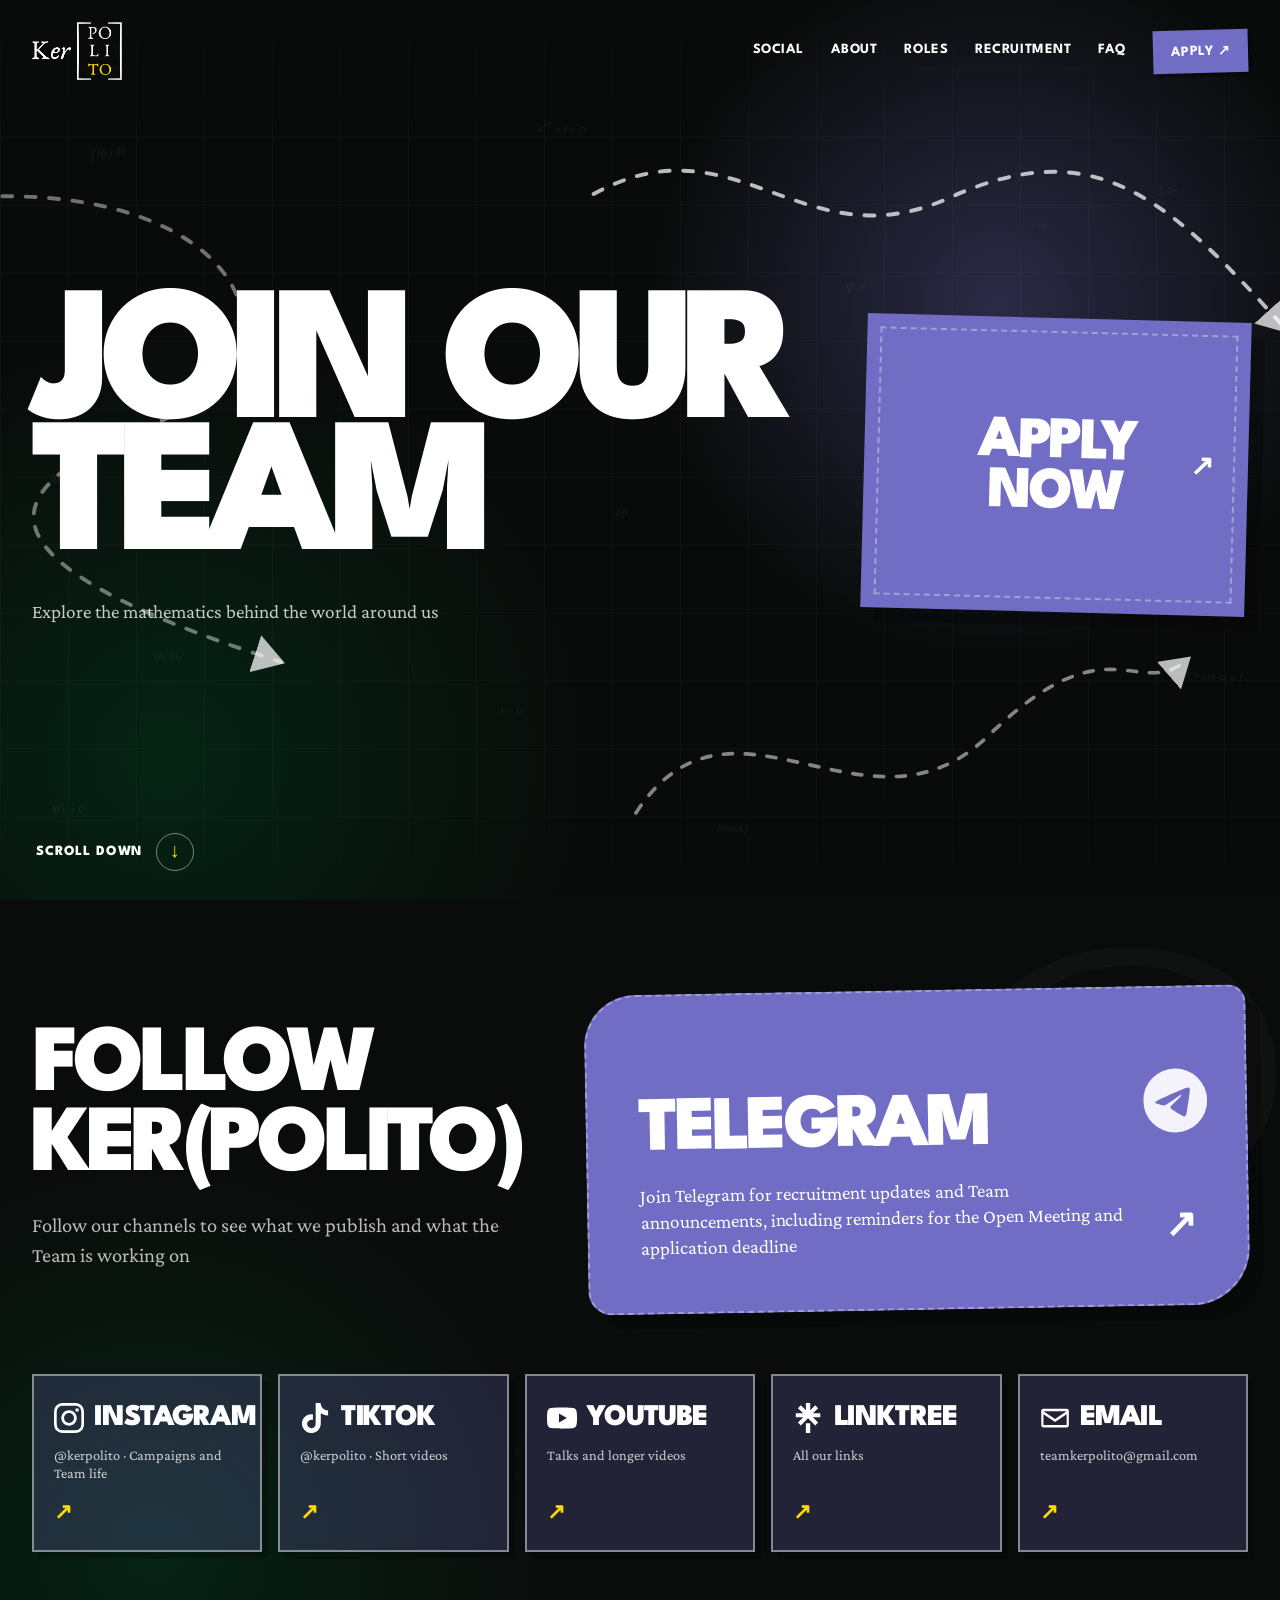
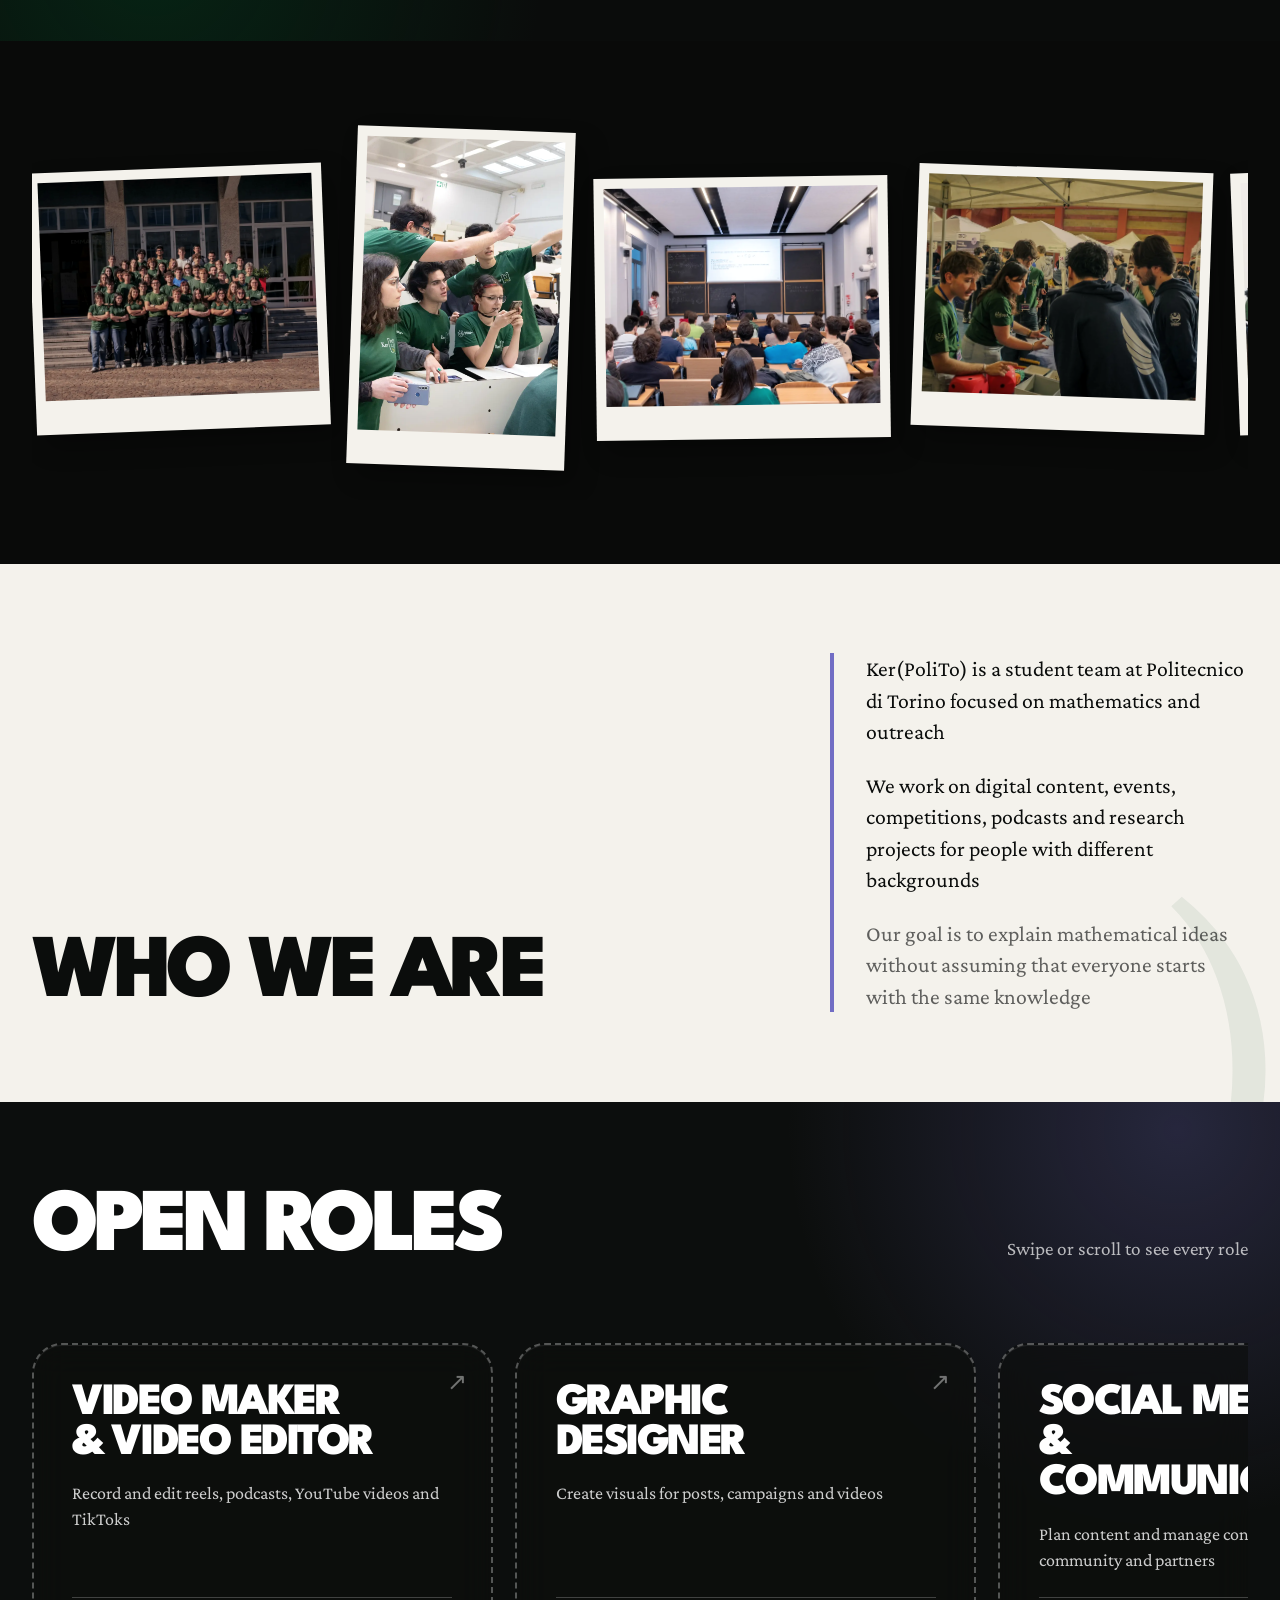
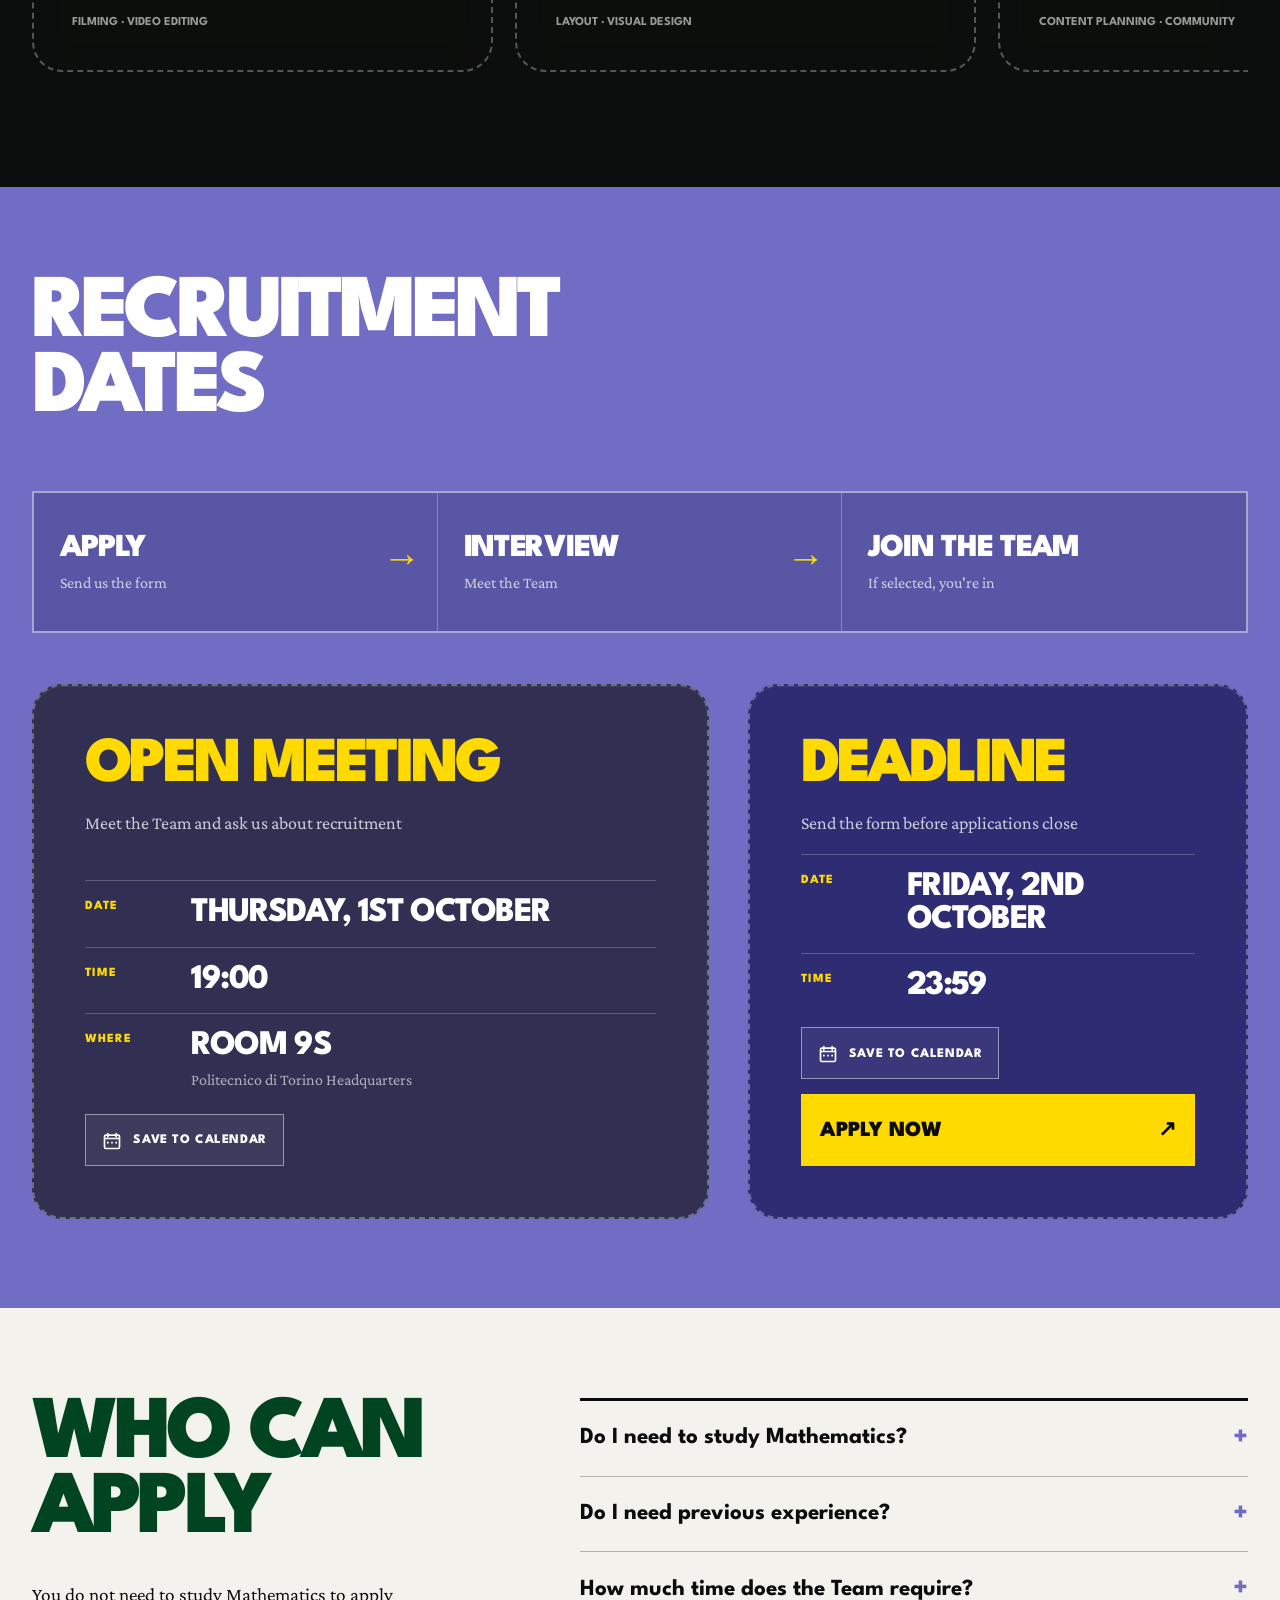
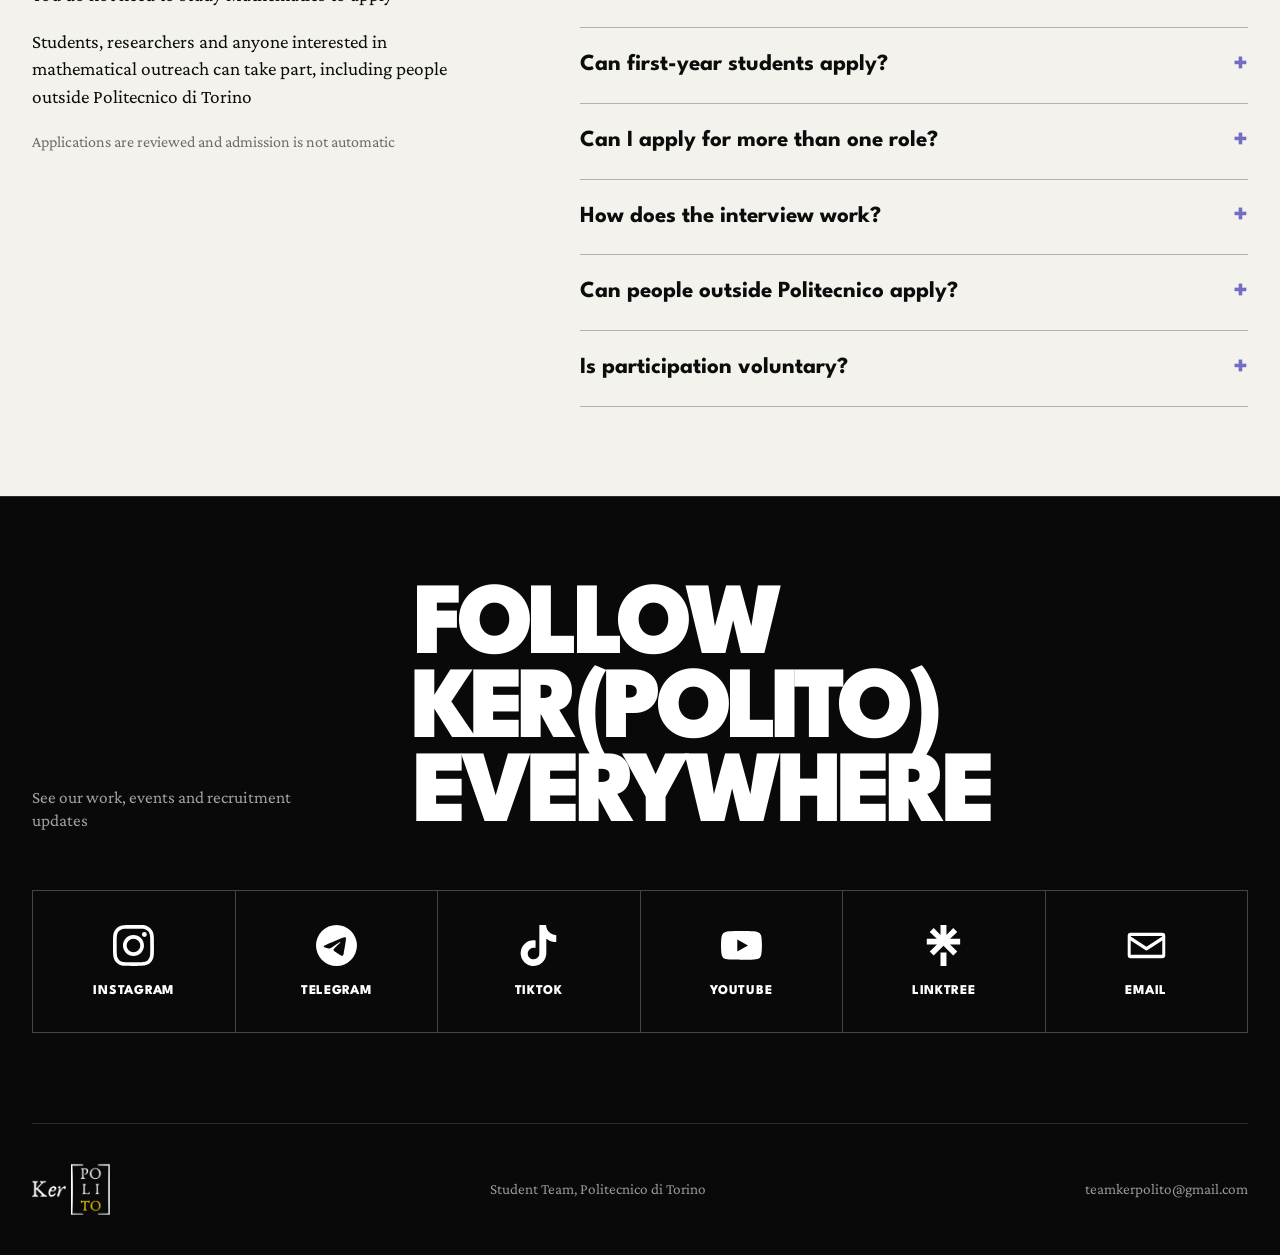
==== commit 904712a3: "Add social icons, footer links and calendar actions" ====
--- a/index.html
+++ b/index.html
@@ -20,6 +20,16 @@
   <body>
     <a class="skip-link" href="#main-content">Skip to content</a>
 
+    <svg class="svg-sprite" aria-hidden="true">
+      <symbol id="icon-instagram" viewBox="0 0 24 24"><path d="M7.0301.084c-1.2768.0602-2.1487.264-2.911.5634-.7888.3075-1.4575.72-2.1228 1.3877-.6652.6677-1.075 1.3368-1.3802 2.127-.2954.7638-.4956 1.6365-.552 2.914-.0564 1.2775-.0689 1.6882-.0626 4.947.0062 3.2586.0206 3.6671.0825 4.9473.061 1.2765.264 2.1482.5635 2.9107.308.7889.72 1.4573 1.388 2.1228.6679.6655 1.3365 1.0743 2.1285 1.38.7632.295 1.6361.4961 2.9134.552 1.2773.056 1.6884.069 4.9462.0627 3.2578-.0062 3.668-.0207 4.9478-.0814 1.28-.0607 2.147-.2652 2.9098-.5633.7889-.3086 1.4578-.72 2.1228-1.3881.665-.6682 1.0745-1.3378 1.3795-2.1284.2957-.7632.4966-1.636.552-2.9124.056-1.2809.0692-1.6898.063-4.948-.0063-3.2583-.021-3.6668-.0817-4.9465-.0607-1.2797-.264-2.1487-.5633-2.9117-.3084-.7889-.72-1.4568-1.3876-2.1228C21.2982 1.33 20.628.9208 19.8378.6165 19.074.321 18.2017.1197 16.9244.0645 15.6471.0093 15.236-.005 11.977.0014 8.718.0076 8.31.0215 7.0301.0839m.1402 21.6932c-1.17-.0509-1.8053-.2453-2.2287-.408-.5606-.216-.96-.4771-1.3819-.895-.422-.4178-.6811-.8186-.9-1.378-.1644-.4234-.3624-1.058-.4171-2.228-.0595-1.2645-.072-1.6442-.079-4.848-.007-3.2037.0053-3.583.0607-4.848.05-1.169.2456-1.805.408-2.2282.216-.5613.4762-.96.895-1.3816.4188-.4217.8184-.6814 1.3783-.9003.423-.1651 1.0575-.3614 2.227-.4171 1.2655-.06 1.6447-.072 4.848-.079 3.2033-.007 3.5835.005 4.8495.0608 1.169.0508 1.8053.2445 2.228.408.5608.216.96.4754 1.3816.895.4217.4194.6816.8176.9005 1.3787.1653.4217.3617 1.056.4169 2.2263.0602 1.2655.0739 1.645.0796 4.848.0058 3.203-.0055 3.5834-.061 4.848-.051 1.17-.245 1.8055-.408 2.2294-.216.5604-.4763.96-.8954 1.3814-.419.4215-.8181.6811-1.3783.9-.4224.1649-1.0577.3617-2.2262.4174-1.2656.0595-1.6448.072-4.8493.079-3.2045.007-3.5825-.006-4.848-.0608M16.953 5.5864A1.44 1.44 0 1 0 18.39 4.144a1.44 1.44 0 0 0-1.437 1.4424M5.8385 12.012c.0067 3.4032 2.7706 6.1557 6.173 6.1493 3.4026-.0065 6.157-2.7701 6.1506-6.1733-.0065-3.4032-2.771-6.1565-6.174-6.1498-3.403.0067-6.156 2.771-6.1496 6.1738M8 12.0077a4 4 0 1 1 4.008 3.9921A3.9996 3.9996 0 0 1 8 12.0077"/></symbol>
+      <symbol id="icon-telegram" viewBox="0 0 24 24"><path d="M11.944 0A12 12 0 0 0 0 12a12 12 0 0 0 12 12 12 12 0 0 0 12-12A12 12 0 0 0 12 0a12 12 0 0 0-.056 0zm4.962 7.224c.1-.002.321.023.465.14a.506.506 0 0 1 .171.325c.016.093.036.306.02.472-.18 1.898-.962 6.502-1.36 8.627-.168.9-.499 1.201-.82 1.23-.696.065-1.225-.46-1.9-.902-1.056-.693-1.653-1.124-2.678-1.8-1.185-.78-.417-1.21.258-1.91.177-.184 3.247-2.977 3.307-3.23.007-.032.014-.15-.056-.212s-.174-.041-.249-.024c-.106.024-1.793 1.14-5.061 3.345-.48.33-.913.49-1.302.48-.428-.008-1.252-.241-1.865-.44-.752-.245-1.349-.374-1.297-.789.027-.216.325-.437.893-.663 3.498-1.524 5.83-2.529 6.998-3.014 3.332-1.386 4.025-1.627 4.476-1.635z"/></symbol>
+      <symbol id="icon-tiktok" viewBox="0 0 24 24"><path d="M12.525.02c1.31-.02 2.61-.01 3.91-.02.08 1.53.63 3.09 1.75 4.17 1.12 1.11 2.7 1.62 4.24 1.79v4.03c-1.44-.05-2.89-.35-4.2-.97-.57-.26-1.1-.59-1.62-.93-.01 2.92.01 5.84-.02 8.75-.08 1.4-.54 2.79-1.35 3.94-1.31 1.92-3.58 3.17-5.91 3.21-1.43.08-2.86-.31-4.08-1.03-2.02-1.19-3.44-3.37-3.65-5.71-.02-.5-.03-1-.01-1.49.18-1.9 1.12-3.72 2.58-4.96 1.66-1.44 3.98-2.13 6.15-1.72.02 1.48-.04 2.96-.04 4.44-.99-.32-2.15-.23-3.02.37-.63.41-1.11 1.04-1.36 1.75-.21.51-.15 1.07-.14 1.61.24 1.64 1.82 3.02 3.5 2.87 1.12-.01 2.19-.66 2.77-1.61.19-.33.4-.67.41-1.06.1-1.79.06-3.57.07-5.36.01-4.03-.01-8.05.02-12.07z"/></symbol>
+      <symbol id="icon-youtube" viewBox="0 0 24 24"><path d="M23.498 6.186a3.016 3.016 0 0 0-2.122-2.136C19.505 3.545 12 3.545 12 3.545s-7.505 0-9.377.505A3.017 3.017 0 0 0 .502 6.186C0 8.07 0 12 0 12s0 3.93.502 5.814a3.016 3.016 0 0 0 2.122 2.136c1.871.505 9.376.505 9.376.505s7.505 0 9.377-.505a3.015 3.015 0 0 0 2.122-2.136C24 15.93 24 12 24 12s0-3.93-.502-5.814zM9.545 15.568V8.432L15.818 12l-6.273 3.568z"/></symbol>
+      <symbol id="icon-linktree" viewBox="0 0 24 24"><path d="m13.73635 5.85251 4.00467-4.11665 2.3248 2.3808-4.20064 4.00466h5.9085v3.30473h-5.9365l4.22865 4.10766-2.3248 2.3338L12.0005 12.099l-5.74052 5.76852-2.3248-2.3248 4.22864-4.10766h-5.9375V8.12132h5.9085L3.93417 4.11666l2.3248-2.3808 4.00468 4.11665V0h3.4727zm-3.4727 10.30614h3.4727V24h-3.4727z"/></symbol>
+      <symbol id="icon-email" viewBox="0 0 24 24"><path d="M2.75 4.5h18.5A1.75 1.75 0 0 1 23 6.25v11.5a1.75 1.75 0 0 1-1.75 1.75H2.75A1.75 1.75 0 0 1 1 17.75V6.25A1.75 1.75 0 0 1 2.75 4.5Zm0 2v.18L12 12.74l9.25-6.06V6.5H2.75Zm18.5 10.99V9.07l-8.57 5.61a1.25 1.25 0 0 1-1.36 0L2.75 9.07v8.42h18.5Z"/></symbol>
+      <symbol id="icon-calendar" viewBox="0 0 24 24"><path d="M7 2a1 1 0 0 1 1 1v1h8V3a1 1 0 1 1 2 0v1h1.25A2.75 2.75 0 0 1 22 6.75v12.5A2.75 2.75 0 0 1 19.25 22H4.75A2.75 2.75 0 0 1 2 19.25V6.75A2.75 2.75 0 0 1 4.75 4H6V3a1 1 0 0 1 1-1Zm12.25 8H4v9.25c0 .41.34.75.75.75h14.5c.41 0 .75-.34.75-.75V10h-.75ZM8 13v2H6v-2h2Zm5 0v2h-2v-2h2Zm5 0v2h-2v-2h2ZM6 6H4.75a.75.75 0 0 0-.75.75V8h16V6.75a.75.75 0 0 0-.75-.75H18v1a1 1 0 1 1-2 0V6H8v1a1 1 0 0 1-2 0V6Z"/></symbol>
+    </svg>
+
     <header class="site-header" data-header>
       <nav class="nav shell" aria-label="Primary navigation">
         <a class="wordmark" href="#top" aria-label="Ker(PoliTo), back to top">
@@ -98,6 +108,7 @@
             </div>
 
             <a class="telegram-card reveal" href="#" data-link="telegram">
+              <svg class="telegram-icon" aria-hidden="true"><use href="#icon-telegram"></use></svg>
               <span class="telegram-copy">
                 <strong>Telegram</strong>
                 <small>Join Telegram for recruitment updates and Team announcements, including reminders for the Open Meeting and application deadline</small>
@@ -107,11 +118,11 @@
           </div>
 
           <div class="social-grid reveal" aria-label="All Ker(PoliTo) social channels">
-            <a href="#" data-link="instagram"><span>Instagram</span><small>@kerpolito · Campaigns and Team life</small><b aria-hidden="true">↗</b></a>
-            <a href="#" data-link="tiktok"><span>TikTok</span><small>@kerpolito · Short videos</small><b aria-hidden="true">↗</b></a>
-            <a href="#" data-link="youtube"><span>YouTube</span><small>Talks and longer videos</small><b aria-hidden="true">↗</b></a>
-            <a href="#" data-link="linktree"><span>Linktree</span><small>All our links</small><b aria-hidden="true">↗</b></a>
-            <a href="#" data-link="email"><span>Email</span><small>teamkerpolito@gmail.com</small><b aria-hidden="true">↗</b></a>
+            <a href="#" data-link="instagram"><span class="social-label"><svg aria-hidden="true"><use href="#icon-instagram"></use></svg><em>Instagram</em></span><small>@kerpolito · Campaigns and Team life</small><b aria-hidden="true">↗</b></a>
+            <a href="#" data-link="tiktok"><span class="social-label"><svg aria-hidden="true"><use href="#icon-tiktok"></use></svg><em>TikTok</em></span><small>@kerpolito · Short videos</small><b aria-hidden="true">↗</b></a>
+            <a href="#" data-link="youtube"><span class="social-label"><svg aria-hidden="true"><use href="#icon-youtube"></use></svg><em>YouTube</em></span><small>Talks and longer videos</small><b aria-hidden="true">↗</b></a>
+            <a href="#" data-link="linktree"><span class="social-label"><svg aria-hidden="true"><use href="#icon-linktree"></use></svg><em>Linktree</em></span><small>All our links</small><b aria-hidden="true">↗</b></a>
+            <a href="#" data-link="email"><span class="social-label"><svg aria-hidden="true"><use href="#icon-email"></use></svg><em>Email</em></span><small>teamkerpolito@gmail.com</small><b aria-hidden="true">↗</b></a>
           </div>
         </div>
       </section>
@@ -218,6 +229,10 @@
                 <div><dt>Time</dt><dd data-config="openMeetingTime">19:00</dd></div>
                 <div><dt>Where</dt><dd><span data-config="openMeetingLocation">Room 9S</span><small data-config="openMeetingVenue">Politecnico di Torino Headquarters</small></dd></div>
               </dl>
+              <button class="calendar-button" type="button" data-calendar="openMeeting">
+                <svg aria-hidden="true"><use href="#icon-calendar"></use></svg>
+                <span>Save to calendar</span>
+              </button>
             </article>
 
             <article class="info-panel info-panel-deadline glass-panel reveal">
@@ -227,7 +242,13 @@
                 <div><dt>Date</dt><dd data-config="deadlineDate">Friday, 2nd October</dd></div>
                 <div><dt>Time</dt><dd data-config="deadlineTime">23:59</dd></div>
               </dl>
-              <a class="panel-apply" href="#" data-link="application">Apply now <span aria-hidden="true">↗</span></a>
+              <div class="panel-actions">
+                <button class="calendar-button" type="button" data-calendar="deadline">
+                  <svg aria-hidden="true"><use href="#icon-calendar"></use></svg>
+                  <span>Save to calendar</span>
+                </button>
+                <a class="panel-apply" href="#" data-link="application">Apply now <span aria-hidden="true">↗</span></a>
+              </div>
             </article>
           </div>
         </div>
@@ -281,6 +302,20 @@
     </main>
 
     <footer class="site-footer">
+      <div class="shell footer-socials" aria-labelledby="footer-socials-title">
+        <div class="footer-socials-heading">
+          <p>See our work, events and recruitment updates</p>
+          <h2 id="footer-socials-title">Follow Ker(PoliTo) everywhere</h2>
+        </div>
+        <div class="footer-social-grid" aria-label="Ker(PoliTo) social links">
+          <a href="#" data-link="instagram"><svg aria-hidden="true"><use href="#icon-instagram"></use></svg><span>Instagram</span></a>
+          <a href="#" data-link="telegram"><svg aria-hidden="true"><use href="#icon-telegram"></use></svg><span>Telegram</span></a>
+          <a href="#" data-link="tiktok"><svg aria-hidden="true"><use href="#icon-tiktok"></use></svg><span>TikTok</span></a>
+          <a href="#" data-link="youtube"><svg aria-hidden="true"><use href="#icon-youtube"></use></svg><span>YouTube</span></a>
+          <a href="#" data-link="linktree"><svg aria-hidden="true"><use href="#icon-linktree"></use></svg><span>Linktree</span></a>
+          <a href="#" data-link="email"><svg aria-hidden="true"><use href="#icon-email"></use></svg><span>Email</span></a>
+        </div>
+      </div>
       <div class="shell footer-inner">
         <a class="wordmark footer-logo" href="#top" aria-label="Ker(PoliTo), back to top">
           <img src="assets/images/kerpolito-logo.png" alt="Ker(PoliTo)">
--- a/css/styles.css
+++ b/css/styles.css
@@ -38,6 +38,13 @@
 }
 
 body.menu-open {
+  overflow: hidden;
+}
+
+.svg-sprite {
+  position: absolute;
+  width: 0;
+  height: 0;
   overflow: hidden;
 }
 
@@ -529,6 +536,9 @@
 .telegram-card {
   position: relative;
   display: flex;
+  width: 100%;
+  max-width: 100%;
+  min-width: 0;
   min-height: clamp(260px, 25vw, 360px);
   align-items: flex-end;
   justify-content: space-between;
@@ -540,12 +550,24 @@
   background: var(--ker-purple);
   color: var(--white);
   box-shadow: 14px 15px 0 rgba(0, 0, 0, 0.24);
+  overflow: hidden;
   transition: transform 240ms var(--ease), background-color 180ms ease, box-shadow 240ms var(--ease);
 }
 
 .telegram-copy {
   display: grid;
+  min-width: 0;
   gap: 1.25rem;
+}
+
+.telegram-icon {
+  position: absolute;
+  top: clamp(1.6rem, 3vw, 3rem);
+  right: clamp(1.6rem, 3vw, 3rem);
+  width: clamp(3.2rem, 5vw, 5.2rem);
+  height: auto;
+  fill: currentColor;
+  opacity: 0.92;
 }
 
 .telegram-card strong {
@@ -612,13 +634,29 @@
   transition: transform 200ms var(--ease), background-color 180ms ease, color 180ms ease, border-color 180ms ease, box-shadow 200ms var(--ease);
 }
 
-.social-grid span {
+.social-grid .social-label {
+  display: flex;
+  min-width: 0;
+  align-items: center;
+  gap: 0.65rem;
   font-family: var(--display);
   font-size: clamp(1.55rem, 2.35vw, 2.35rem);
   font-weight: 900;
   letter-spacing: -0.04em;
   line-height: 0.95;
   text-transform: uppercase;
+}
+
+.social-label svg {
+  width: 1em;
+  height: 1em;
+  flex: 0 0 auto;
+  fill: currentColor;
+}
+
+.social-label em {
+  min-width: 0;
+  font-style: normal;
 }
 
 .social-grid small {
@@ -1078,6 +1116,61 @@
 .panel-apply:active {
   transform: translateY(1px) scale(0.98);
   box-shadow: 2px 3px 0 rgba(0, 0, 0, 0.25);
+}
+
+.panel-actions {
+  display: grid;
+  gap: 0.9rem;
+  margin-top: 1.5rem;
+}
+
+.panel-actions .panel-apply {
+  margin-top: 0;
+}
+
+.calendar-button {
+  display: inline-flex;
+  width: fit-content;
+  min-height: 52px;
+  align-items: center;
+  justify-content: center;
+  gap: 0.7rem;
+  margin-top: 1.5rem;
+  padding: 0.85rem 1rem 0.72rem;
+  border: 1px solid rgba(255, 255, 255, 0.48);
+  background: rgba(255, 255, 255, 0.06);
+  color: var(--white);
+  font-family: var(--sans);
+  font-size: 0.82rem;
+  font-weight: 800;
+  letter-spacing: 0.045em;
+  line-height: 1;
+  text-transform: uppercase;
+  cursor: pointer;
+  transition: transform 180ms var(--ease), background-color 180ms ease, border-color 180ms ease, color 180ms ease;
+}
+
+.panel-actions .calendar-button {
+  margin-top: 0;
+}
+
+.calendar-button svg {
+  width: 1.25rem;
+  height: 1.25rem;
+  flex: 0 0 auto;
+  fill: currentColor;
+}
+
+.calendar-button:hover,
+.calendar-button:focus-visible {
+  transform: translateY(-3px) rotate(-0.5deg);
+  border-color: var(--ker-yellow);
+  background: var(--ker-yellow);
+  color: var(--ink);
+}
+
+.calendar-button:active {
+  transform: translateY(1px) scale(0.98);
 }
 
 .faq-section {
@@ -1188,9 +1281,90 @@
 }
 
 .site-footer {
-  padding-block: 2.5rem;
+  padding-block: 0 2.5rem;
   border-top: 1px solid rgba(255, 255, 255, 0.14);
   background: #080908;
+}
+
+.footer-socials {
+  padding-block: clamp(4rem, 7vw, 7rem);
+}
+
+.footer-socials-heading {
+  display: grid;
+  grid-template-columns: 0.55fr 1.45fr;
+  gap: clamp(2rem, 5vw, 5rem);
+  align-items: end;
+  margin-bottom: clamp(2.5rem, 4vw, 4rem);
+}
+
+.footer-socials-heading p {
+  max-width: 320px;
+  margin: 0 0 0.4rem;
+  color: rgba(255, 255, 255, 0.62);
+  font-family: var(--editorial);
+  font-size: 1.08rem;
+  line-height: 1.35;
+}
+
+.footer-socials-heading h2 {
+  max-width: 980px;
+  margin: 0;
+  font-family: var(--display);
+  font-size: clamp(4rem, 8vw, 8.4rem);
+  font-weight: 900;
+  letter-spacing: -0.065em;
+  line-height: 0.82;
+  text-transform: uppercase;
+}
+
+.footer-social-grid {
+  display: grid;
+  grid-template-columns: repeat(6, minmax(0, 1fr));
+  border-top: 1px solid rgba(255, 255, 255, 0.24);
+  border-left: 1px solid rgba(255, 255, 255, 0.24);
+}
+
+.footer-social-grid a {
+  display: grid;
+  min-width: 0;
+  min-height: 142px;
+  place-items: center;
+  align-content: center;
+  gap: 1rem;
+  padding: 1.4rem 0.75rem 1.2rem;
+  border-right: 1px solid rgba(255, 255, 255, 0.24);
+  border-bottom: 1px solid rgba(255, 255, 255, 0.24);
+  color: var(--white);
+  text-align: center;
+  transition: transform 190ms var(--ease), background-color 180ms ease, color 180ms ease;
+}
+
+.footer-social-grid svg {
+  width: clamp(2.4rem, 3.2vw, 3.4rem);
+  height: clamp(2.4rem, 3.2vw, 3.4rem);
+  fill: currentColor;
+}
+
+.footer-social-grid span {
+  font-family: var(--sans);
+  font-size: 0.84rem;
+  font-weight: 800;
+  letter-spacing: 0.055em;
+  text-transform: uppercase;
+}
+
+.footer-social-grid a:hover,
+.footer-social-grid a:focus-visible {
+  z-index: 1;
+  transform: translateY(-5px) rotate(-0.5deg);
+  background: var(--ker-purple);
+}
+
+.footer-social-grid a:active {
+  transform: translateY(1px) scale(0.98);
+  background: var(--ker-yellow);
+  color: var(--ink);
 }
 
 .footer-inner {
@@ -1198,6 +1372,8 @@
   align-items: center;
   justify-content: space-between;
   gap: 2rem;
+  padding-top: 2.5rem;
+  border-top: 1px solid rgba(255, 255, 255, 0.14);
 }
 
 .footer-logo {
@@ -1263,6 +1439,10 @@
   }
 
   .social-grid {
+    grid-template-columns: repeat(3, minmax(0, 1fr));
+  }
+
+  .footer-social-grid {
     grid-template-columns: repeat(3, minmax(0, 1fr));
   }
 }
@@ -1434,6 +1614,15 @@
     transform: rotate(-0.6deg);
   }
 
+  .footer-socials-heading {
+    grid-template-columns: 1fr;
+    gap: 1.2rem;
+  }
+
+  .footer-socials-heading h2 {
+    max-width: 720px;
+  }
+
   .social-grid {
     grid-template-columns: repeat(2, minmax(0, 1fr));
   }
@@ -1587,18 +1776,45 @@
   }
 
   .telegram-card {
-    min-height: 230px;
-    padding: 2rem 1.45rem 1.65rem;
+    display: block;
+    width: calc(100% - 8px);
+    min-height: 238px;
+    margin-inline: 4px;
+    padding: 2rem 1.2rem 1.65rem;
+    transform: none;
     border-radius: 36px 14px 40px 18px;
-    box-shadow: 9px 10px 0 rgba(0, 0, 0, 0.25);
+    box-shadow: 7px 9px 0 rgba(0, 0, 0, 0.25);
+  }
+
+  .telegram-card:hover,
+  .telegram-card:focus-visible {
+    transform: translateY(-3px);
   }
 
   .telegram-card strong {
-    font-size: clamp(3rem, 15vw, 4.1rem);
+    display: block;
+    padding-right: 2.9rem;
+    font-size: clamp(2.45rem, 12vw, 3.35rem);
+    line-height: 0.9;
   }
 
   .telegram-card small {
+    display: block;
+    padding-right: 2.5rem;
     font-size: 1.03rem;
+    overflow-wrap: anywhere;
+  }
+
+  .telegram-icon {
+    top: 1.3rem;
+    right: 1.2rem;
+    width: 2.35rem;
+  }
+
+  .telegram-card > b {
+    position: absolute;
+    right: 1.25rem;
+    bottom: 1.1rem;
   }
 
   .social-grid {
@@ -1610,7 +1826,8 @@
     padding: 1.3rem 0.85rem 1.05rem;
   }
 
-  .social-grid span {
+  .social-grid .social-label {
+    gap: 0.45rem;
     font-size: clamp(1.4rem, 6.4vw, 1.85rem);
   }
 
@@ -1685,6 +1902,33 @@
 
   .event-details dd {
     font-size: clamp(1.7rem, 9vw, 2.35rem);
+  }
+
+  .calendar-button {
+    width: 100%;
+  }
+
+  .footer-socials {
+    padding-block: 4rem 3.25rem;
+  }
+
+  .footer-socials-heading h2 {
+    font-size: clamp(3.25rem, 15vw, 4.6rem);
+    line-height: 0.84;
+  }
+
+  .footer-social-grid {
+    grid-template-columns: repeat(2, minmax(0, 1fr));
+  }
+
+  .footer-social-grid a {
+    min-height: 118px;
+    padding: 1.15rem 0.6rem 1rem;
+  }
+
+  .footer-social-grid svg {
+    width: 2.6rem;
+    height: 2.6rem;
   }
 
   .faq-item button {
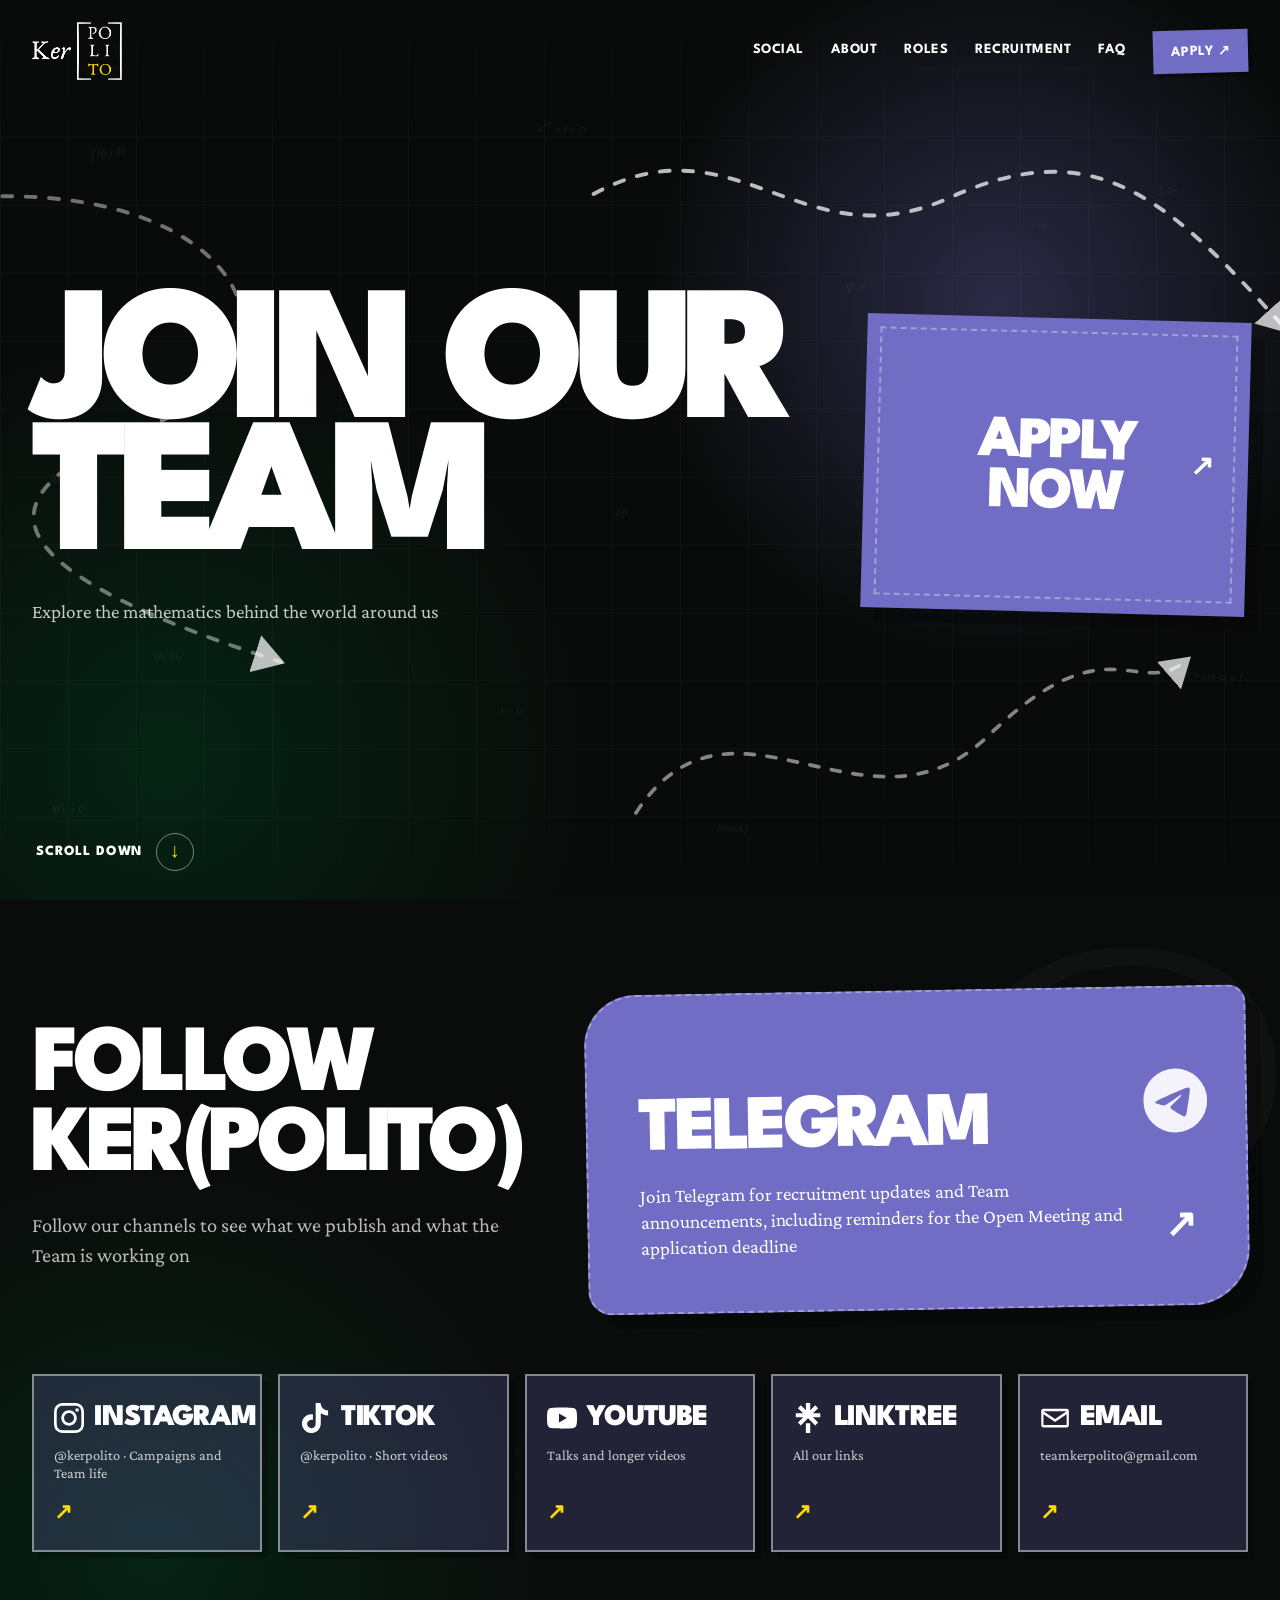
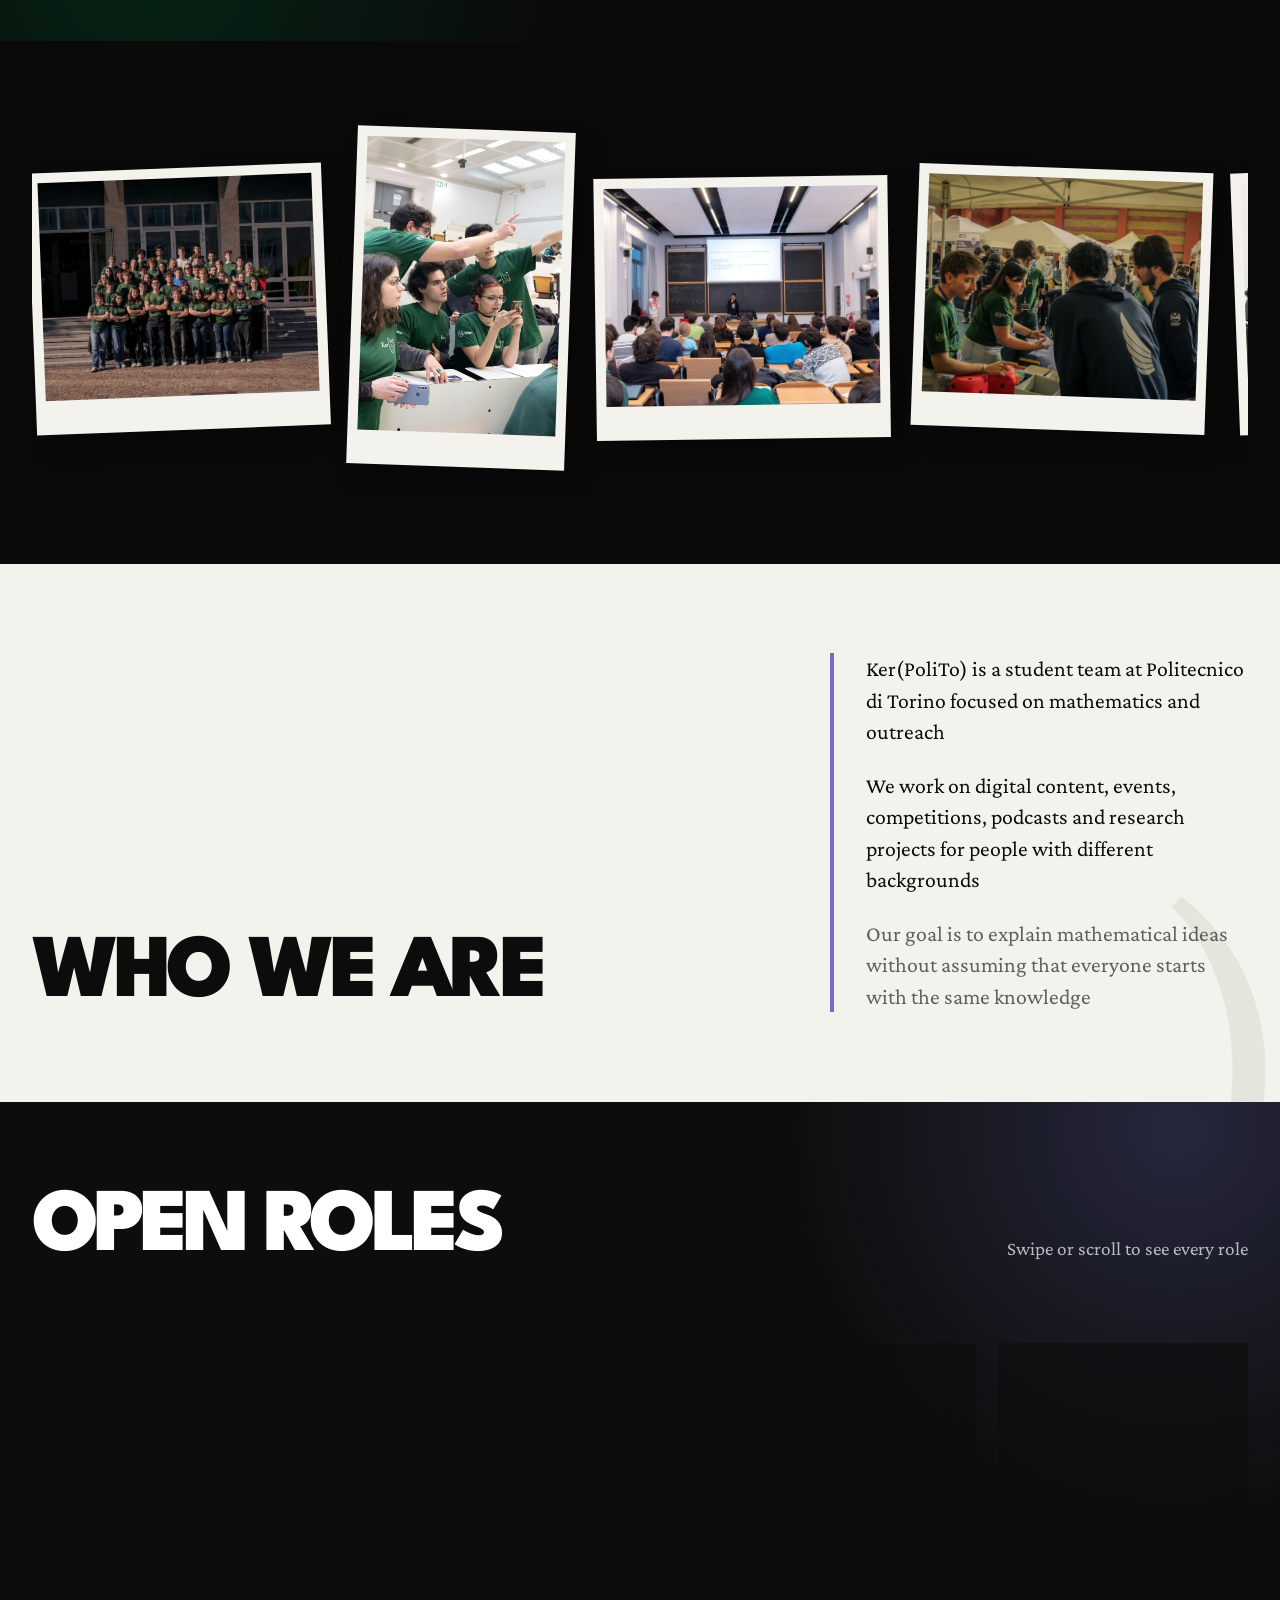
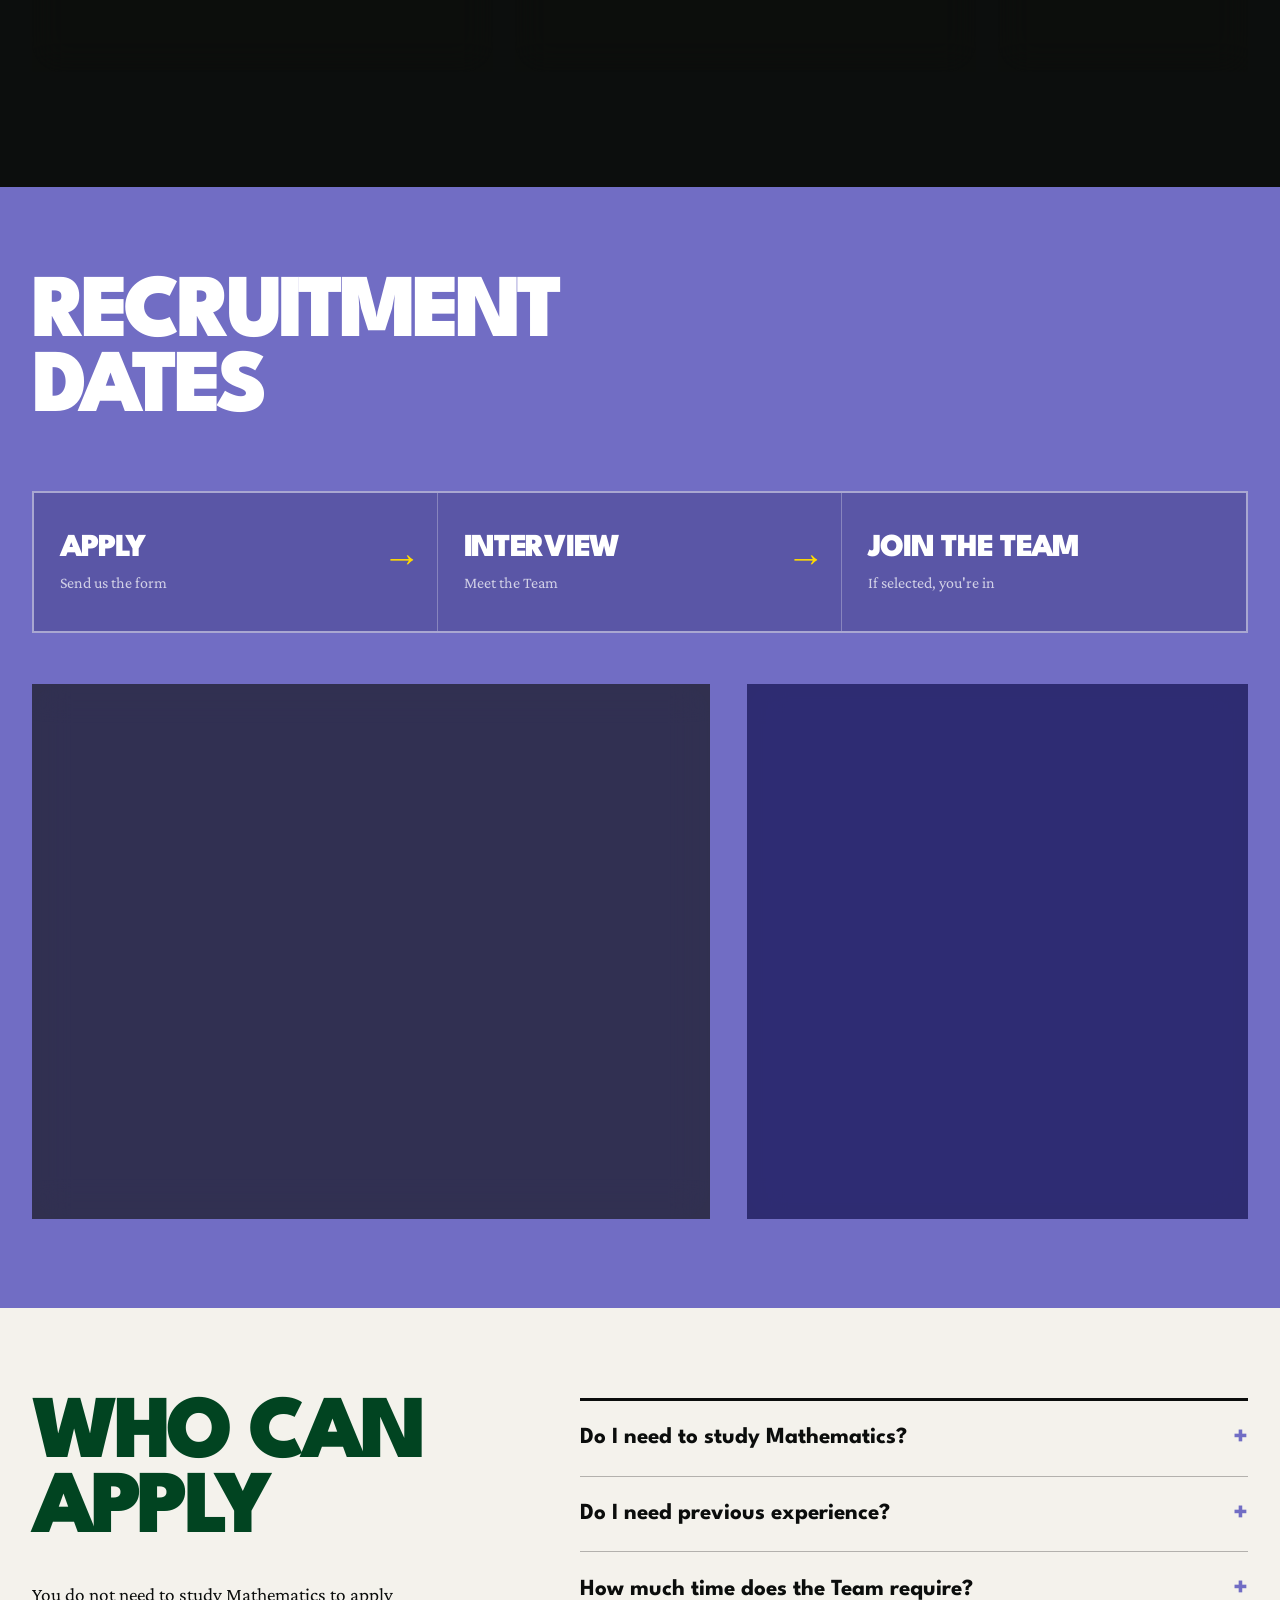
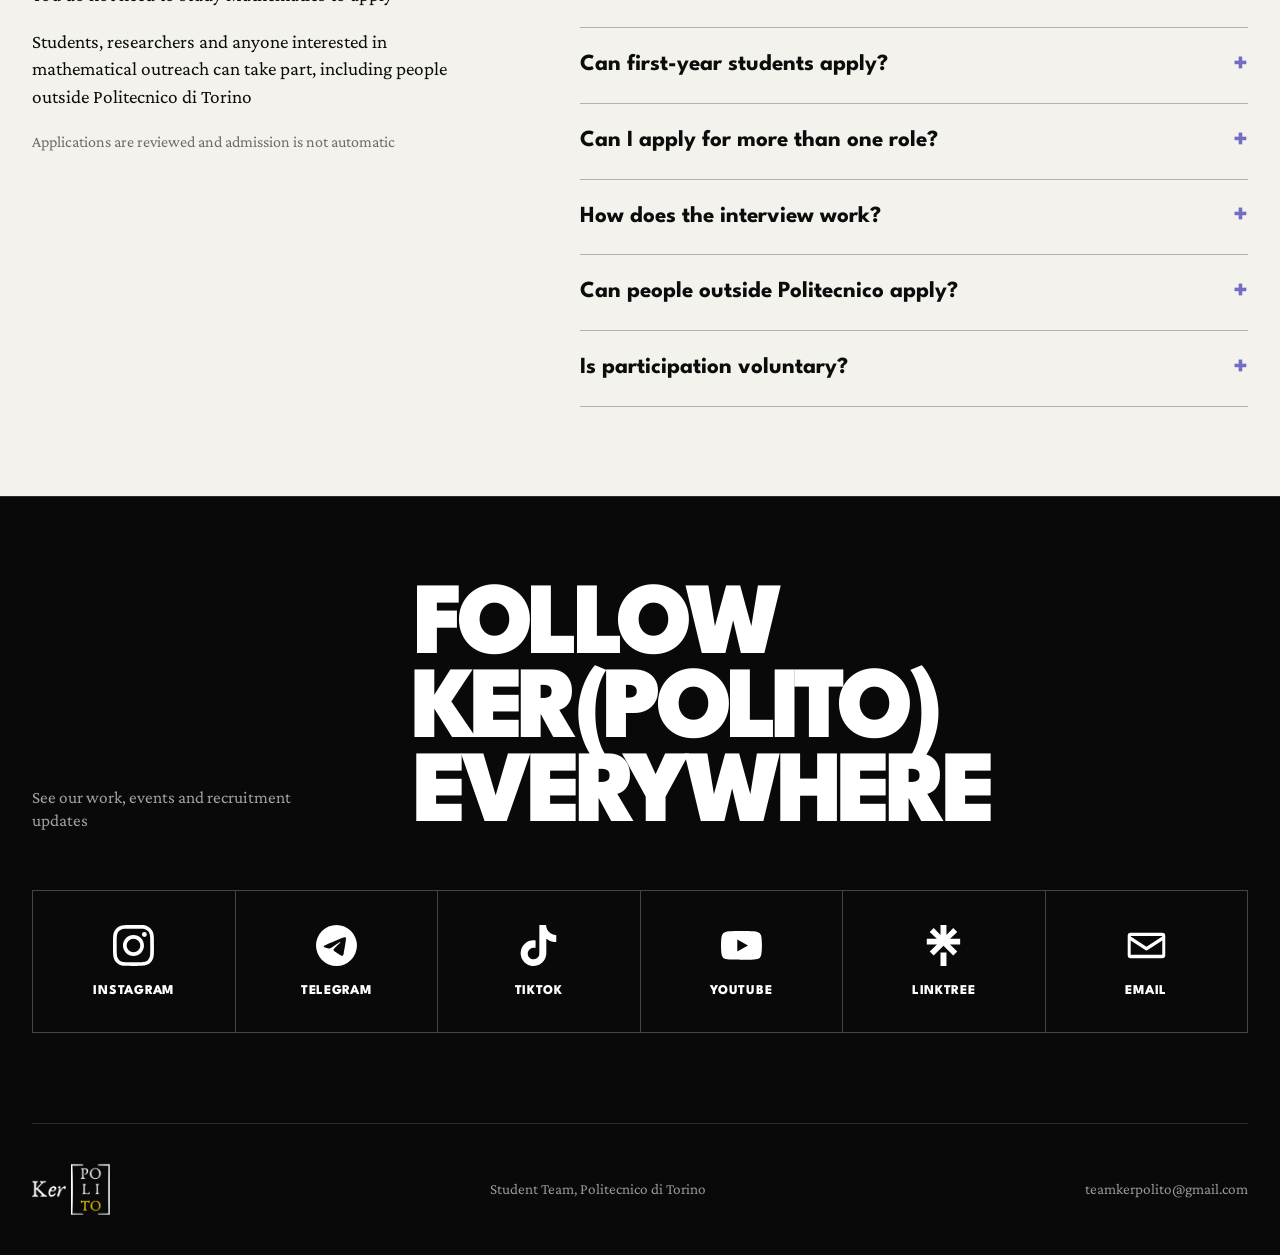
==== commit 75ff7808: "Serve calendar events as downloadable ICS files" ====
--- a/index.html
+++ b/index.html
@@ -229,10 +229,10 @@
                 <div><dt>Time</dt><dd data-config="openMeetingTime">19:00</dd></div>
                 <div><dt>Where</dt><dd><span data-config="openMeetingLocation">Room 9S</span><small data-config="openMeetingVenue">Politecnico di Torino Headquarters</small></dd></div>
               </dl>
-              <button class="calendar-button" type="button" data-calendar="openMeeting">
+              <a class="calendar-button" href="assets/calendar/open-meeting.ics" download>
                 <svg aria-hidden="true"><use href="#icon-calendar"></use></svg>
                 <span>Save to calendar</span>
-              </button>
+              </a>
             </article>
 
             <article class="info-panel info-panel-deadline glass-panel reveal">
@@ -243,10 +243,10 @@
                 <div><dt>Time</dt><dd data-config="deadlineTime">23:59</dd></div>
               </dl>
               <div class="panel-actions">
-                <button class="calendar-button" type="button" data-calendar="deadline">
+                <a class="calendar-button" href="assets/calendar/application-deadline.ics" download>
                   <svg aria-hidden="true"><use href="#icon-calendar"></use></svg>
                   <span>Save to calendar</span>
-                </button>
+                </a>
                 <a class="panel-apply" href="#" data-link="application">Apply now <span aria-hidden="true">↗</span></a>
               </div>
             </article>
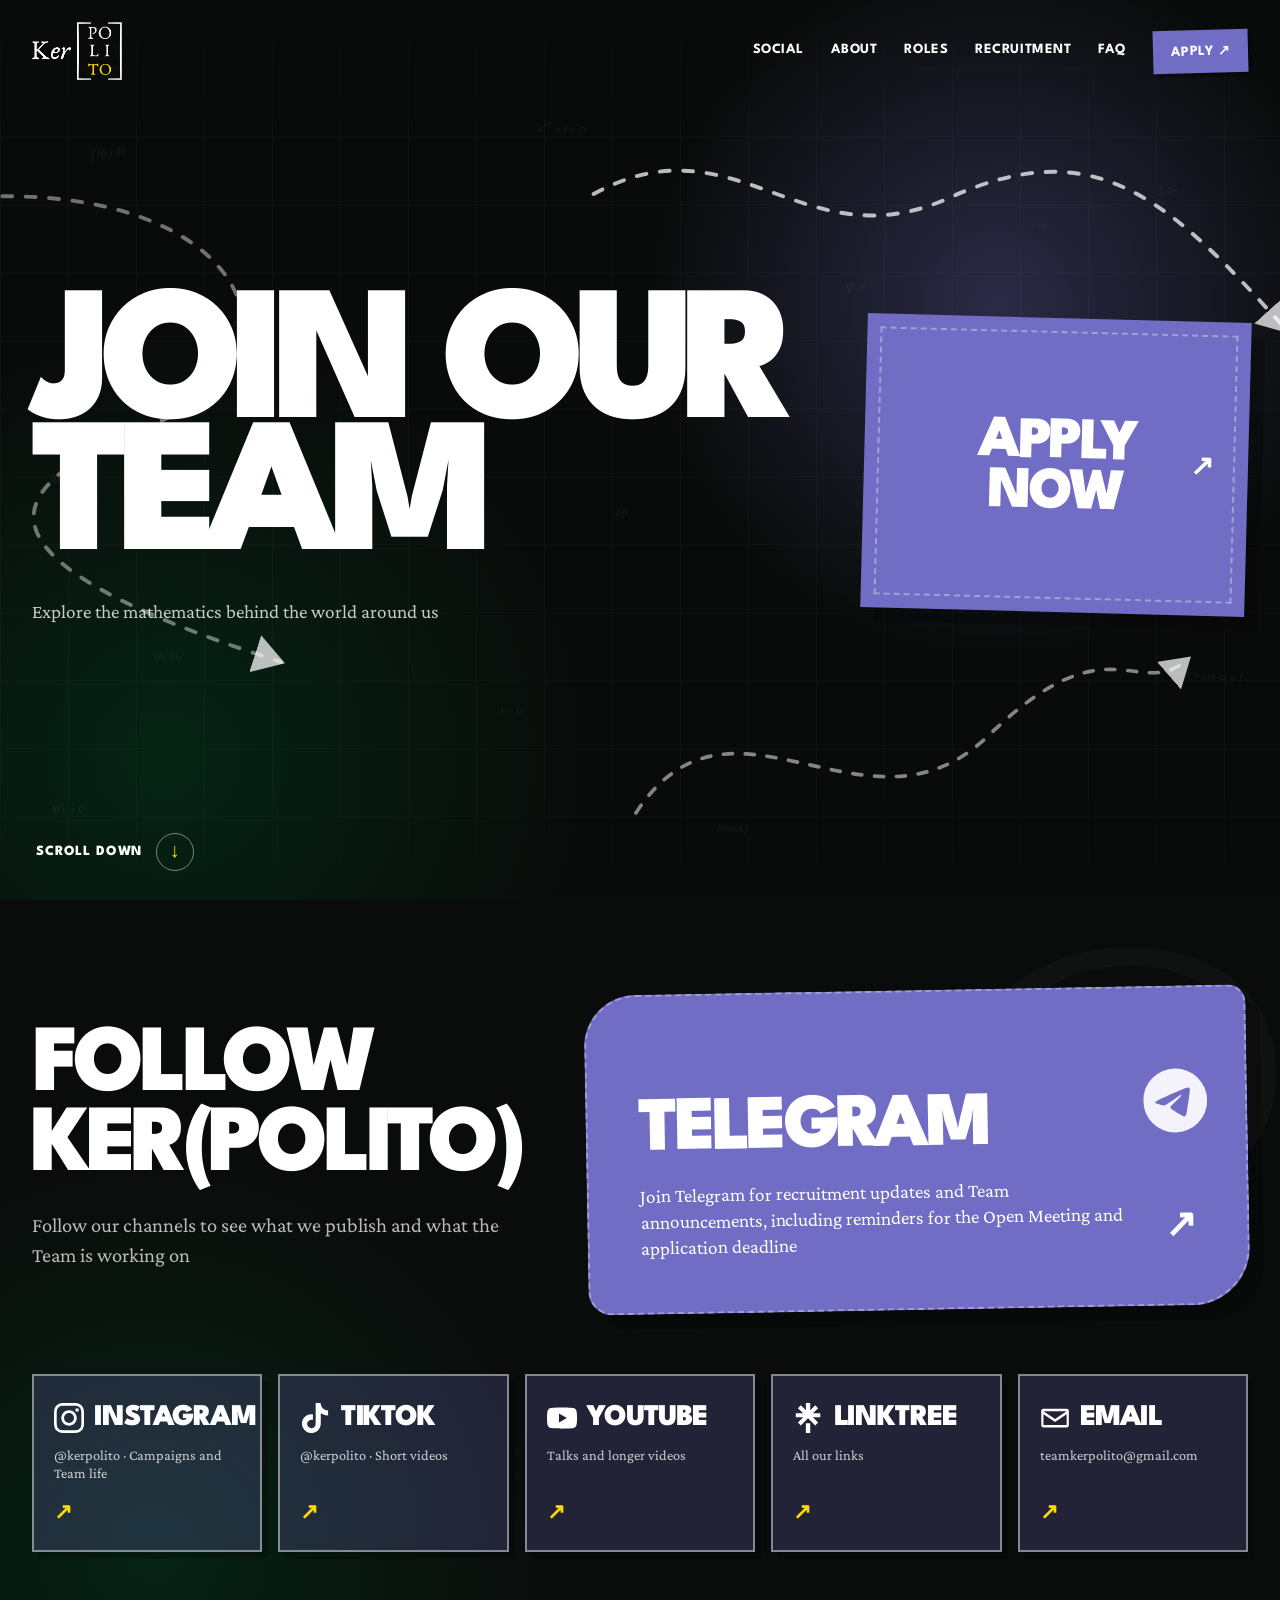
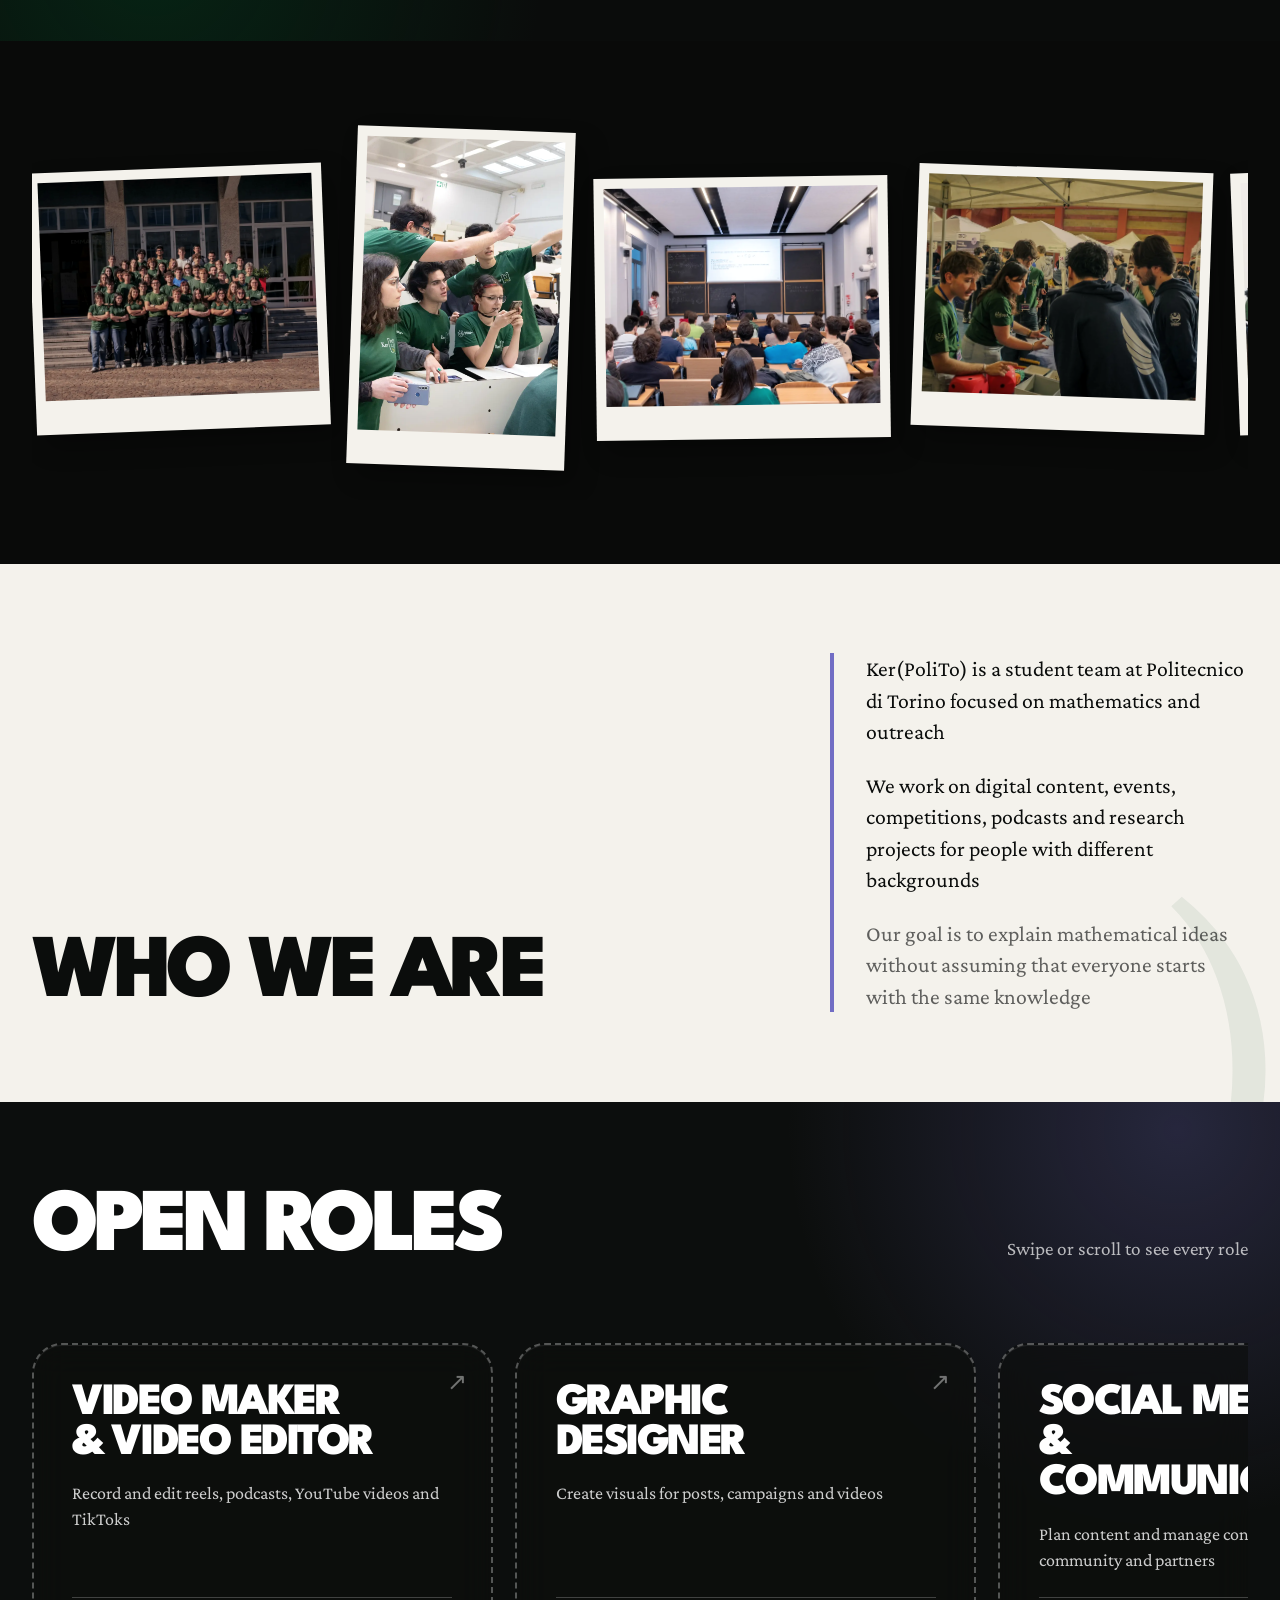
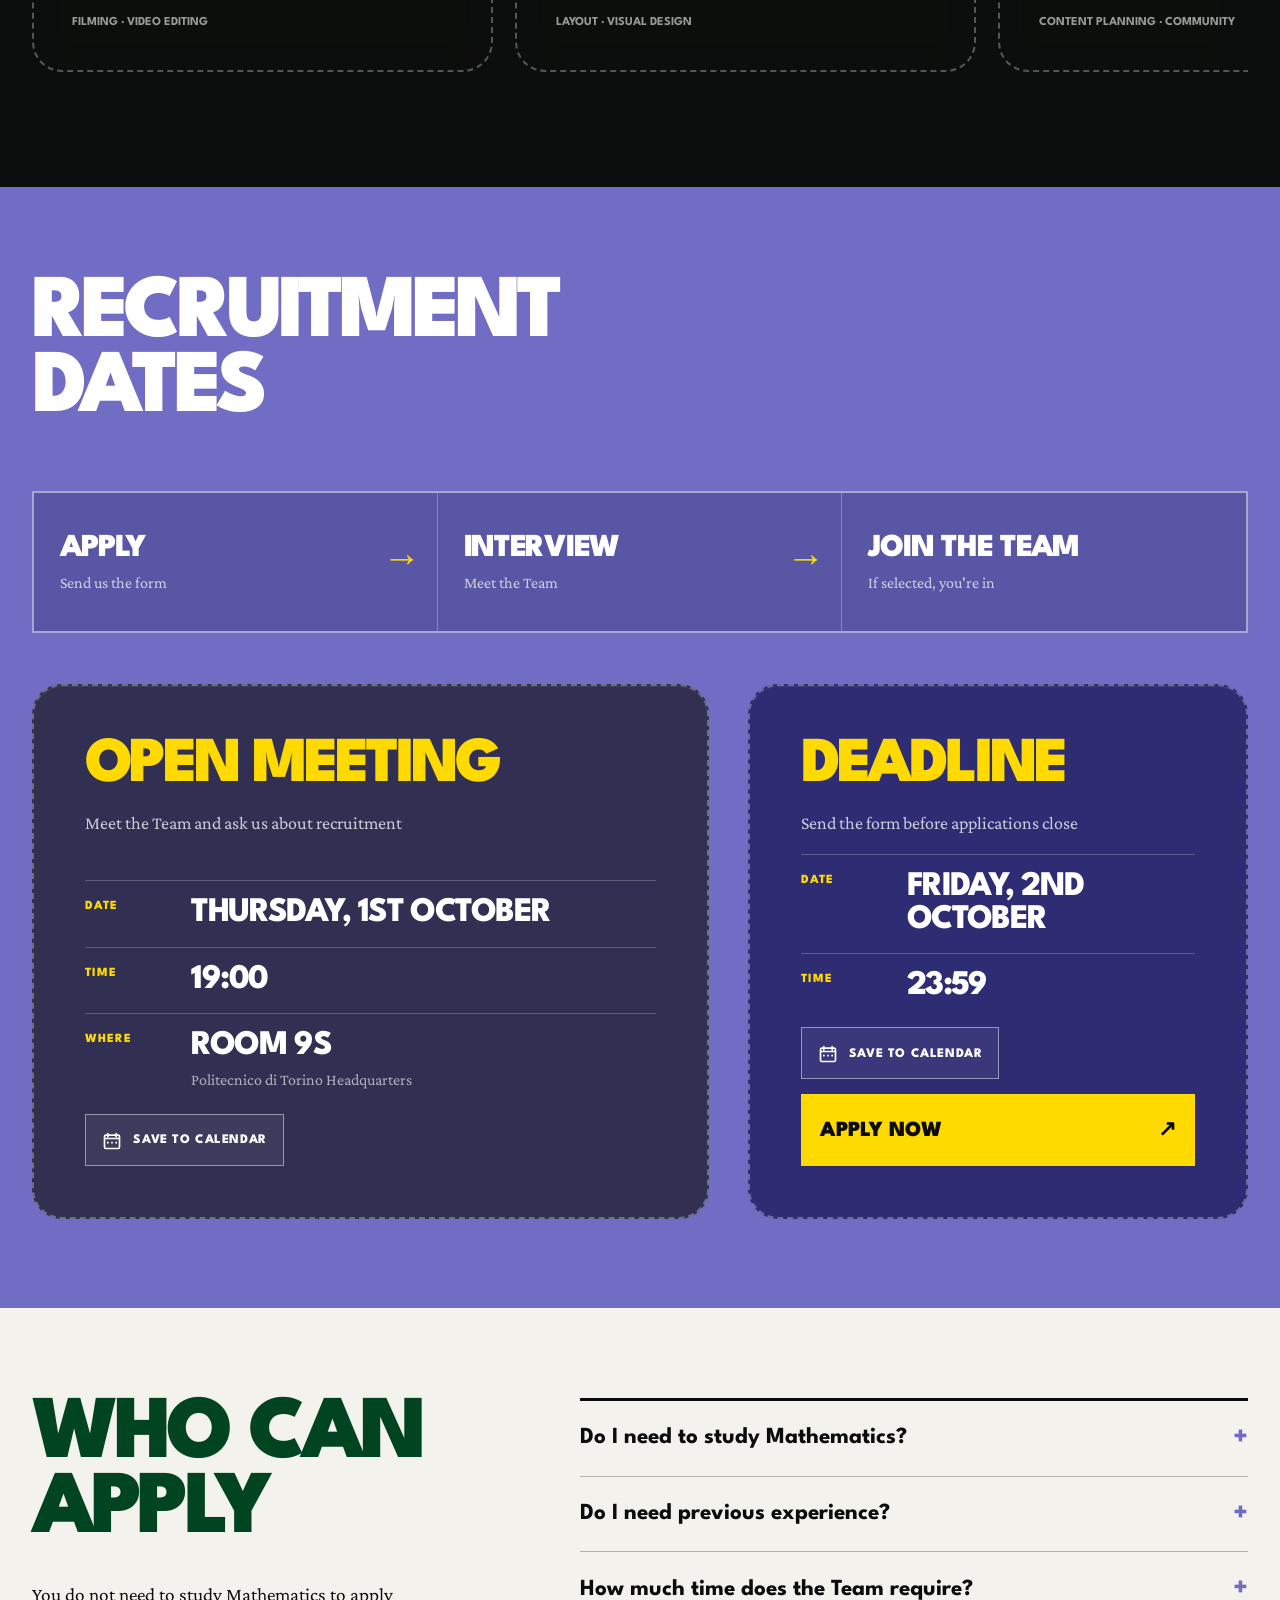
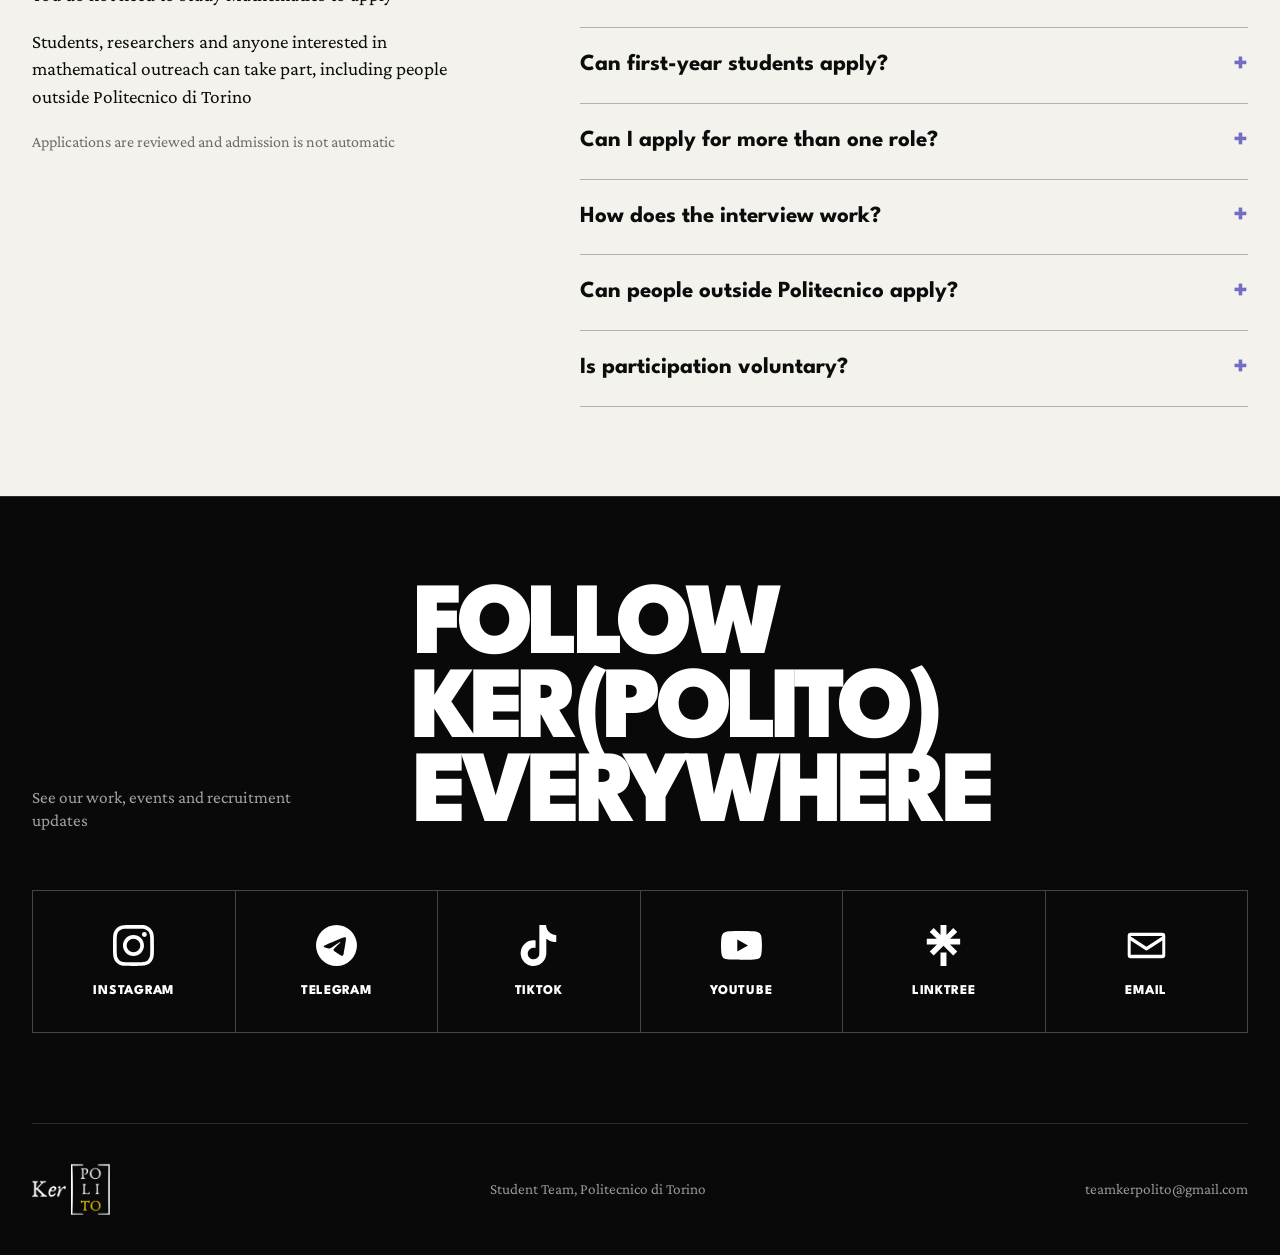
==== commit 635aa768: "Bust cached stylesheet and restore layout" ====
--- a/index.html
+++ b/index.html
@@ -15,7 +15,7 @@
     <link rel="preconnect" href="https://fonts.googleapis.com">
     <link rel="preconnect" href="https://fonts.gstatic.com" crossorigin>
     <link href="https://fonts.googleapis.com/css2?family=Crimson+Pro:ital,wght@0,400;0,500;0,600;1,500&amp;family=League+Spartan:wght@500;600;700;800;900&amp;display=swap" rel="stylesheet">
-    <link rel="stylesheet" href="css/styles.css">
+    <link rel="stylesheet" href="css/recruitment-2026.css">
   </head>
   <body>
     <a class="skip-link" href="#main-content">Skip to content</a>
--- a/css/recruitment-2026.css
+++ b/css/recruitment-2026.css
@@ -0,0 +1,1989 @@
+:root {
+  --ker-green: #014421;
+  --ker-purple: #716dc4;
+  --ker-dark-blue: #181654;
+  --ker-pink: #febbcf;
+  --ker-yellow: #ffda00;
+  --ink: #0b0d0c;
+  --paper: #f4f2ec;
+  --white: #fff;
+  --display: "League Spartan", "Arial Black", Impact, sans-serif;
+  --editorial: "Crimson Pro", Georgia, serif;
+  --sans: "League Spartan", Arial, sans-serif;
+  --shell: min(1280px, calc(100vw - 64px));
+  --header-height: 92px;
+  --ease: cubic-bezier(0.22, 1, 0.36, 1);
+}
+
+*,
+*::before,
+*::after {
+  box-sizing: border-box;
+}
+
+html {
+  scroll-behavior: smooth;
+  scroll-padding-top: var(--header-height);
+}
+
+body {
+  margin: 0;
+  overflow-x: hidden;
+  background: var(--ink);
+  color: var(--white);
+  font-family: var(--editorial);
+  font-size: 1.125rem;
+  line-height: 1.45;
+  text-rendering: optimizeLegibility;
+}
+
+body.menu-open {
+  overflow: hidden;
+}
+
+.svg-sprite {
+  position: absolute;
+  width: 0;
+  height: 0;
+  overflow: hidden;
+}
+
+img,
+svg {
+  display: block;
+  max-width: 100%;
+}
+
+a {
+  color: inherit;
+  text-decoration: none;
+}
+
+button,
+a {
+  -webkit-tap-highlight-color: transparent;
+}
+
+button {
+  color: inherit;
+  font: inherit;
+}
+
+h1,
+h2,
+h3,
+p,
+figure {
+  margin-top: 0;
+}
+
+h1,
+h2,
+h3 {
+  text-wrap: balance;
+}
+
+::selection {
+  background: var(--ker-yellow);
+  color: var(--ink);
+}
+
+:focus-visible {
+  outline: 3px solid var(--ker-yellow);
+  outline-offset: 5px;
+}
+
+.shell {
+  width: var(--shell);
+  margin-inline: auto;
+}
+
+.section {
+  position: relative;
+  padding-block: clamp(4.5rem, 7vw, 7rem);
+}
+
+.skip-link {
+  position: fixed;
+  z-index: 1000;
+  top: 12px;
+  left: 12px;
+  padding: 12px 18px;
+  transform: translateY(-160%);
+  background: var(--white);
+  color: var(--ink);
+  font-family: var(--sans);
+  font-weight: 800;
+  transition: transform 180ms ease;
+}
+
+.skip-link:focus {
+  transform: translateY(0);
+}
+
+.site-header {
+  position: fixed;
+  z-index: 100;
+  inset: 0 0 auto;
+  height: var(--header-height);
+  padding-top: 10px;
+  border-bottom: 1px solid transparent;
+  transition: background-color 220ms ease, border-color 220ms ease;
+}
+
+.site-header.is-scrolled {
+  border-color: rgba(255, 255, 255, 0.12);
+  background: rgba(7, 9, 8, 0.9);
+  backdrop-filter: blur(16px) saturate(110%);
+}
+
+.nav {
+  display: flex;
+  height: calc(var(--header-height) - 10px);
+  align-items: center;
+  justify-content: space-between;
+  gap: 2rem;
+}
+
+.wordmark {
+  position: relative;
+  z-index: 2;
+  display: inline-flex;
+  width: 90px;
+  align-items: center;
+}
+
+.wordmark img {
+  width: 100%;
+  height: auto;
+}
+
+.nav-links {
+  display: flex;
+  align-items: center;
+  gap: clamp(1rem, 2.1vw, 2.25rem);
+  font-family: var(--sans);
+  font-size: 0.88rem;
+  font-weight: 700;
+  letter-spacing: 0.04em;
+  text-transform: uppercase;
+}
+
+.nav-links > a:not(.nav-apply) {
+  padding-block: 0.5rem;
+  border-bottom: 2px solid transparent;
+}
+
+.nav-links > a:not(.nav-apply):hover,
+.nav-links > a:not(.nav-apply):focus-visible {
+  border-color: var(--ker-yellow);
+}
+
+.nav-apply {
+  padding: 0.78rem 1.1rem 0.62rem;
+  transform: rotate(-1.5deg);
+  background: var(--ker-purple);
+  box-shadow: 4px 4px 0 rgba(0, 0, 0, 0.28);
+  transition: transform 180ms var(--ease), background-color 180ms ease, box-shadow 180ms var(--ease);
+}
+
+.nav-apply:hover,
+.nav-apply:focus-visible {
+  transform: rotate(0deg) translateY(-3px);
+  background: #827dd7;
+  box-shadow: 6px 7px 0 rgba(0, 0, 0, 0.23);
+}
+
+.nav-apply:active {
+  transform: translateY(1px) scale(0.97);
+  box-shadow: 2px 3px 0 rgba(0, 0, 0, 0.3);
+}
+
+.menu-toggle {
+  display: none;
+  width: 48px;
+  height: 42px;
+  padding: 10px;
+  border: 0;
+  background: transparent;
+  cursor: pointer;
+}
+
+.menu-toggle span {
+  display: block;
+  width: 100%;
+  height: 2px;
+  margin-block: 7px;
+  background: var(--white);
+  transition: transform 220ms ease;
+}
+
+.hero {
+  position: relative;
+  overflow: hidden;
+  isolation: isolate;
+  min-height: 100svh;
+  background:
+    radial-gradient(circle at 78% 34%, rgba(113, 109, 196, 0.32), transparent 30%),
+    radial-gradient(circle at 13% 84%, rgba(1, 68, 33, 0.44), transparent 31%),
+    #090b0a;
+}
+
+.hero-grid,
+.math-texture {
+  position: absolute;
+  inset: 0;
+  pointer-events: none;
+}
+
+.hero-grid {
+  z-index: -3;
+  opacity: 0.13;
+  background-image:
+    linear-gradient(rgba(255, 255, 255, 0.2) 1px, transparent 1px),
+    linear-gradient(90deg, rgba(255, 255, 255, 0.2) 1px, transparent 1px);
+  background-size: 68px 68px;
+  mask-image: linear-gradient(to bottom, transparent, #000 15%, #000 88%, transparent);
+}
+
+.math-texture {
+  z-index: -2;
+  overflow: hidden;
+  color: var(--white);
+  font-family: var(--editorial);
+  font-size: clamp(0.7rem, 1vw, 1rem);
+  font-style: italic;
+  opacity: 0.055;
+}
+
+.math-texture span {
+  position: absolute;
+  white-space: nowrap;
+}
+
+.math-texture span:nth-child(1) { top: 16%; left: 7%; transform: rotate(-7deg); }
+.math-texture span:nth-child(2) { top: 13%; left: 42%; transform: rotate(3deg); }
+.math-texture span:nth-child(3) { top: 20%; right: 8%; transform: rotate(-4deg); }
+.math-texture span:nth-child(4) { top: 35%; left: 18%; transform: rotate(5deg); }
+.math-texture span:nth-child(5) { top: 31%; left: 66%; transform: rotate(-6deg); }
+.math-texture span:nth-child(6) { top: 43%; right: 6%; transform: rotate(7deg); }
+.math-texture span:nth-child(7) { top: 52%; left: 4%; transform: rotate(-3deg); }
+.math-texture span:nth-child(8) { top: 56%; left: 48%; transform: rotate(8deg); }
+.math-texture span:nth-child(9) { top: 63%; right: 8%; transform: rotate(-4deg); }
+.math-texture span:nth-child(10) { top: 72%; left: 12%; transform: rotate(6deg); }
+.math-texture span:nth-child(11) { top: 78%; left: 39%; transform: rotate(-3deg); }
+.math-texture span:nth-child(12) { top: 74%; right: 3%; transform: rotate(5deg); }
+.math-texture span:nth-child(13) { top: 89%; left: 4%; transform: rotate(-5deg); }
+.math-texture span:nth-child(14) { top: 91%; left: 56%; transform: rotate(4deg); }
+.math-texture span:nth-child(15) { top: 47%; left: 36%; transform: rotate(-8deg); }
+.math-texture span:nth-child(16) { top: 24%; left: 81%; transform: rotate(5deg); }
+
+.hero-path {
+  position: absolute;
+  z-index: -1;
+  color: rgba(255, 255, 255, 0.72);
+  pointer-events: none;
+}
+
+.hero-path-top {
+  top: 12%;
+  right: -3%;
+  width: min(58vw, 790px);
+}
+
+.hero-path-loop {
+  top: 17%;
+  left: -5%;
+  width: min(32vw, 460px);
+  color: rgba(255, 255, 255, 0.42);
+}
+
+.hero-path-sweep {
+  right: 5%;
+  bottom: 4%;
+  width: min(47vw, 700px);
+  color: rgba(255, 255, 255, 0.5);
+}
+
+.hero-path > path {
+  fill: none;
+  stroke: currentColor;
+  stroke-width: 4;
+  stroke-linecap: round;
+  stroke-dasharray: 10 14;
+  animation: path-flow 16s linear infinite;
+}
+
+.hero-path-loop > path {
+  animation-duration: 21s;
+  animation-direction: reverse;
+}
+
+.hero-path-sweep > path {
+  animation-duration: 18s;
+}
+
+.hero-content {
+  display: flex;
+  min-height: 100svh;
+  flex-direction: column;
+  padding-block: calc(var(--header-height) + 1.5rem) 1.35rem;
+}
+
+.hero-main {
+  position: relative;
+  display: grid;
+  z-index: 1;
+  grid-template-columns: repeat(12, minmax(0, 1fr));
+  grid-template-rows: auto auto;
+  column-gap: clamp(1.5rem, 2.5vw, 2.7rem);
+  row-gap: 1.8rem;
+  align-content: center;
+  flex: 1;
+  isolation: isolate;
+}
+
+.hero-title-block {
+  z-index: 2;
+  grid-column: 1 / 9;
+  grid-row: 1;
+  align-self: end;
+  animation: hero-enter 700ms var(--ease) backwards;
+}
+
+.hero-title-block h1 {
+  margin: 0;
+  font-family: var(--display);
+  font-size: clamp(7.2rem, 15vw, 14.25rem);
+  font-weight: 900;
+  letter-spacing: -0.075em;
+  line-height: 0.69;
+  text-transform: uppercase;
+}
+
+.hero-title-block h1 span {
+  display: inline;
+}
+
+.hero-title-block h1 span:last-child {
+  display: block;
+}
+
+.hero-intro {
+  z-index: 2;
+  grid-column: 1 / 7;
+  grid-row: 2;
+  max-width: 610px;
+  margin: 0;
+  color: rgba(255, 255, 255, 0.78);
+  font-size: clamp(1.05rem, 1.5vw, 1.3rem);
+  animation: hero-enter 700ms 120ms var(--ease) backwards;
+}
+
+.hero-apply {
+  position: relative;
+  z-index: 3;
+  display: grid;
+  min-height: clamp(225px, 23vw, 330px);
+  grid-column: 9 / -1;
+  grid-row: 1 / 3;
+  place-items: center;
+  align-self: center;
+  padding: clamp(2.2rem, 4vw, 4rem);
+  overflow: hidden;
+  transform: rotate(1.5deg);
+  border-radius: 0;
+  background: var(--ker-purple);
+  box-shadow: 14px 14px 0 rgba(0, 0, 0, 0.28);
+  font-family: var(--display);
+  font-size: clamp(2.6rem, 4.6vw, 4.8rem);
+  font-weight: 900;
+  letter-spacing: -0.055em;
+  line-height: 0.86;
+  text-align: center;
+  text-transform: uppercase;
+  transition: transform 240ms var(--ease), background-color 220ms ease, box-shadow 240ms var(--ease);
+  animation: apply-enter 760ms 180ms var(--ease) backwards;
+}
+
+.hero-apply::before {
+  position: absolute;
+  inset: 13px;
+  border: 2px dashed rgba(255, 255, 255, 0.34);
+  border-radius: inherit;
+  content: "";
+  pointer-events: none;
+}
+
+.hero-apply:hover,
+.hero-apply:focus-visible {
+  transform: rotate(-0.5deg) translateY(-7px) scale(1.015);
+  background: #7e79d3;
+  box-shadow: 18px 20px 0 rgba(0, 0, 0, 0.23);
+}
+
+.hero-apply:active {
+  transform: rotate(0deg) translateY(2px) scale(0.985);
+  box-shadow: 6px 7px 0 rgba(0, 0, 0, 0.32);
+  transition-duration: 90ms;
+}
+
+.hero-apply span {
+  position: relative;
+  z-index: 1;
+  transform: translateY(0.06em);
+}
+
+.hero-apply b {
+  position: absolute;
+  top: 50%;
+  right: 10%;
+  z-index: 1;
+  translate: 0 -50%;
+  font-size: 0.48em;
+  transition: transform 220ms var(--ease);
+}
+
+.hero-apply:hover b,
+.hero-apply:focus-visible b {
+  transform: translate(7px, -7px);
+}
+
+.scroll-cue {
+  display: flex;
+  width: max-content;
+  align-items: center;
+  gap: 0.85rem;
+  margin-top: 0.7rem;
+  padding: 0.45rem 0.25rem;
+  font-family: var(--sans);
+  font-size: 0.88rem;
+  font-weight: 800;
+  letter-spacing: 0.06em;
+  text-transform: uppercase;
+  transition: color 180ms ease;
+}
+
+.scroll-cue b {
+  display: grid;
+  width: 38px;
+  height: 38px;
+  place-items: center;
+  border: 1px solid rgba(255, 255, 255, 0.45);
+  border-radius: 50%;
+  color: var(--ker-yellow);
+  font-size: 1.25rem;
+  line-height: 1;
+  animation: scroll-bounce 1.7s var(--ease) infinite;
+}
+
+.scroll-cue:hover,
+.scroll-cue:focus-visible {
+  color: var(--ker-yellow);
+}
+
+.scroll-cue:active b {
+  transform: translateY(4px) scale(0.9);
+}
+
+.social-section {
+  position: relative;
+  overflow: hidden;
+  background:
+    radial-gradient(circle at 12% 88%, rgba(1, 68, 33, 0.42), transparent 30%),
+    #0a0c0b;
+}
+
+.social-section::before {
+  position: absolute;
+  top: -0.15em;
+  right: -0.04em;
+  color: rgba(255, 255, 255, 0.025);
+  font-family: var(--editorial);
+  font-size: clamp(16rem, 33vw, 35rem);
+  line-height: 1;
+  content: "@";
+  pointer-events: none;
+}
+
+.social-lead {
+  position: relative;
+  z-index: 1;
+  display: grid;
+  grid-template-columns: 0.85fr 1.15fr;
+  gap: clamp(2rem, 5vw, 5rem);
+  align-items: center;
+}
+
+.social-intro h2 {
+  max-width: 720px;
+  margin-bottom: 1.5rem;
+  font-family: var(--display);
+  font-size: clamp(4rem, 7.4vw, 7.5rem);
+  font-weight: 900;
+  letter-spacing: -0.065em;
+  line-height: 0.84;
+  text-transform: uppercase;
+}
+
+.social-intro p {
+  max-width: 560px;
+  margin-bottom: 0;
+  color: rgba(255, 255, 255, 0.72);
+  font-size: clamp(1.1rem, 1.6vw, 1.35rem);
+}
+
+.telegram-card {
+  position: relative;
+  display: flex;
+  width: 100%;
+  max-width: 100%;
+  min-width: 0;
+  min-height: clamp(260px, 25vw, 360px);
+  align-items: flex-end;
+  justify-content: space-between;
+  gap: 2rem;
+  padding: clamp(2.1rem, 4vw, 4rem);
+  transform: rotate(-1deg);
+  border: 2px dashed rgba(255, 255, 255, 0.34);
+  border-radius: 52px 18px 58px 24px;
+  background: var(--ker-purple);
+  color: var(--white);
+  box-shadow: 14px 15px 0 rgba(0, 0, 0, 0.24);
+  overflow: hidden;
+  transition: transform 240ms var(--ease), background-color 180ms ease, box-shadow 240ms var(--ease);
+}
+
+.telegram-copy {
+  display: grid;
+  min-width: 0;
+  gap: 1.25rem;
+}
+
+.telegram-icon {
+  position: absolute;
+  top: clamp(1.6rem, 3vw, 3rem);
+  right: clamp(1.6rem, 3vw, 3rem);
+  width: clamp(3.2rem, 5vw, 5.2rem);
+  height: auto;
+  fill: currentColor;
+  opacity: 0.92;
+}
+
+.telegram-card strong {
+  font-family: var(--display);
+  font-size: clamp(3.1rem, 6vw, 6rem);
+  font-weight: 900;
+  letter-spacing: -0.06em;
+  line-height: 0.82;
+  text-transform: uppercase;
+}
+
+.telegram-card small {
+  max-width: 560px;
+  font-family: var(--editorial);
+  font-size: clamp(1.05rem, 1.5vw, 1.28rem);
+  line-height: 1.35;
+}
+
+.telegram-card > b {
+  flex: 0 0 auto;
+  font-size: clamp(2rem, 3vw, 3.2rem);
+  transition: transform 220ms var(--ease);
+}
+
+.telegram-card:hover,
+.telegram-card:focus-visible {
+  transform: rotate(0deg) translateY(-7px);
+  background: #7f7ad4;
+  box-shadow: 18px 20px 0 rgba(0, 0, 0, 0.2);
+}
+
+.telegram-card:hover > b,
+.telegram-card:focus-visible > b {
+  transform: translate(8px, -8px);
+}
+
+.telegram-card:active {
+  transform: rotate(0deg) translateY(2px) scale(0.99);
+  box-shadow: 6px 7px 0 rgba(0, 0, 0, 0.28);
+  transition-duration: 90ms;
+}
+
+.social-grid {
+  position: relative;
+  z-index: 1;
+  display: grid;
+  grid-template-columns: repeat(5, minmax(0, 1fr));
+  gap: 1rem;
+  margin-top: clamp(3rem, 5vw, 5rem);
+}
+
+.social-grid a {
+  position: relative;
+  display: grid;
+  min-height: 178px;
+  grid-template-columns: 1fr auto;
+  grid-template-rows: auto 1fr;
+  gap: 0.8rem;
+  align-content: center;
+  padding: 1.7rem 1.25rem 1.35rem;
+  border: 2px solid rgba(255, 255, 255, 0.45);
+  background: rgba(113, 109, 196, 0.24);
+  box-shadow: 6px 7px 0 rgba(0, 0, 0, 0.24);
+  transition: transform 200ms var(--ease), background-color 180ms ease, color 180ms ease, border-color 180ms ease, box-shadow 200ms var(--ease);
+}
+
+.social-grid .social-label {
+  display: flex;
+  min-width: 0;
+  align-items: center;
+  gap: 0.65rem;
+  font-family: var(--display);
+  font-size: clamp(1.55rem, 2.35vw, 2.35rem);
+  font-weight: 900;
+  letter-spacing: -0.04em;
+  line-height: 0.95;
+  text-transform: uppercase;
+}
+
+.social-label svg {
+  width: 1em;
+  height: 1em;
+  flex: 0 0 auto;
+  fill: currentColor;
+}
+
+.social-label em {
+  min-width: 0;
+  font-style: normal;
+}
+
+.social-grid small {
+  grid-column: 1 / -1;
+  color: rgba(255, 255, 255, 0.78);
+  font-family: var(--editorial);
+  font-size: 0.9rem;
+  line-height: 1.25;
+  overflow-wrap: anywhere;
+}
+
+.social-grid b {
+  color: var(--ker-yellow);
+  font-size: 1.35rem;
+  transition: transform 180ms var(--ease);
+}
+
+.social-grid a:hover,
+.social-grid a:focus-visible {
+  z-index: 2;
+  transform: translateY(-7px);
+  border-color: var(--white);
+  background: var(--white);
+  color: var(--ink);
+  box-shadow: 10px 12px 0 rgba(0, 0, 0, 0.2);
+}
+
+.social-grid a:hover small,
+.social-grid a:focus-visible small {
+  color: rgba(11, 13, 12, 0.62);
+}
+
+.social-grid a:hover b,
+.social-grid a:focus-visible b {
+  color: var(--ker-purple);
+  transform: translate(5px, -5px);
+}
+
+.social-grid a:active {
+  transform: translateY(2px) scale(0.98);
+  background: var(--ker-yellow);
+  color: var(--ink);
+  box-shadow: 3px 4px 0 rgba(0, 0, 0, 0.26);
+  transition-duration: 80ms;
+}
+
+.social-grid a:active small {
+  color: rgba(11, 13, 12, 0.64);
+}
+
+@keyframes hero-enter {
+  from { transform: translateY(26px); opacity: 0; }
+  to { transform: translateY(0); opacity: 1; }
+}
+
+@keyframes apply-enter {
+  from { transform: rotate(4deg) translateY(28px) scale(0.96); opacity: 0; }
+  to { transform: rotate(1.5deg) translateY(0) scale(1); opacity: 1; }
+}
+
+@keyframes path-flow {
+  to { stroke-dashoffset: -240; }
+}
+
+@keyframes scroll-bounce {
+  0%, 100% { transform: translateY(0); }
+  52% { transform: translateY(7px); }
+}
+
+@keyframes mobile-apply-enter {
+  from { transform: rotate(-3.5deg) translateY(24px) scale(0.97); opacity: 0; }
+  to { transform: rotate(-1.4deg) translateY(0) scale(1); opacity: 1; }
+}
+
+.postcards {
+  position: relative;
+  overflow: hidden;
+  padding-block: clamp(2.8rem, 5vw, 4.5rem);
+  background: #090a09;
+}
+
+.postcard-track {
+  display: flex;
+  gap: clamp(1.1rem, 2vw, 2rem);
+  align-items: center;
+  padding: 1.5rem 0 2rem;
+  overflow-x: auto;
+  overscroll-behavior-inline: contain;
+  scroll-snap-type: inline proximity;
+  scrollbar-color: var(--ker-purple) rgba(255, 255, 255, 0.12);
+  scrollbar-width: thin;
+}
+
+.postcard {
+  --postcard-angle: 0deg;
+  --postcard-y: 0px;
+  flex: 0 0 clamp(235px, 23vw, 315px);
+  margin: 0;
+  padding: 10px 10px 34px;
+  transform: rotate(var(--postcard-angle)) translateY(var(--postcard-y));
+  background: var(--paper);
+  box-shadow: 10px 12px 24px rgba(0, 0, 0, 0.32);
+  scroll-snap-align: center;
+  transition: transform 260ms var(--ease), box-shadow 260ms var(--ease);
+}
+
+.postcard:nth-child(odd) { --postcard-angle: -2.2deg; }
+.postcard:nth-child(even) { --postcard-angle: 2deg; }
+.postcard:nth-child(3n) { --postcard-angle: -0.8deg; --postcard-y: 9px; }
+
+.postcard:hover {
+  z-index: 2;
+  transform: rotate(0deg) translateY(-8px) scale(1.018);
+  box-shadow: 15px 20px 30px rgba(0, 0, 0, 0.38);
+}
+
+.postcard:active {
+  transform: rotate(0deg) translateY(-1px) scale(0.99);
+}
+
+.postcard img {
+  width: 100%;
+  height: clamp(180px, 17vw, 235px);
+  object-fit: cover;
+  filter: contrast(1.03) saturate(0.92);
+}
+
+.postcard-tall {
+  flex-basis: clamp(185px, 17vw, 235px);
+}
+
+.postcard-tall img {
+  height: clamp(240px, 23vw, 315px);
+}
+
+.about-section {
+  overflow: hidden;
+  background: var(--paper);
+  color: var(--ink);
+}
+
+.about-section::after {
+  position: absolute;
+  right: -0.06em;
+  bottom: -0.32em;
+  color: rgba(1, 68, 33, 0.07);
+  font-family: var(--editorial);
+  font-size: clamp(15rem, 29vw, 29rem);
+  line-height: 1;
+  content: ")";
+  pointer-events: none;
+}
+
+.about-layout {
+  position: relative;
+  z-index: 1;
+  display: grid;
+  grid-template-columns: 1.25fr 0.75fr;
+  gap: clamp(3rem, 8vw, 9rem);
+  align-items: end;
+}
+
+.about-layout h2,
+.section-heading h2,
+.faq-intro h2 {
+  margin-bottom: 0;
+  font-family: var(--display);
+  font-size: clamp(3.7rem, 7vw, 7.2rem);
+  font-weight: 900;
+  letter-spacing: -0.065em;
+  line-height: 0.84;
+  text-transform: uppercase;
+}
+
+.about-copy {
+  padding-left: 2rem;
+  border-left: 4px solid var(--ker-purple);
+  font-size: clamp(1.15rem, 1.7vw, 1.4rem);
+}
+
+.about-copy p:last-child {
+  margin-bottom: 0;
+  color: rgba(11, 13, 12, 0.64);
+}
+
+.roles-section {
+  overflow: hidden;
+  background:
+    radial-gradient(circle at 92% 4%, rgba(113, 109, 196, 0.26), transparent 29%),
+    #0c0e0d;
+}
+
+.section-heading {
+  display: grid;
+  grid-template-columns: 1.2fr 0.8fr;
+  gap: 3rem;
+  align-items: end;
+  margin-bottom: clamp(2.5rem, 5vw, 4.5rem);
+}
+
+.section-heading > p {
+  max-width: 430px;
+  margin: 0 0 0.25rem auto;
+  color: rgba(255, 255, 255, 0.7);
+  font-size: 1.2rem;
+}
+
+.roles-grid {
+  display: flex;
+  gap: 1.4rem;
+  padding: 0.8rem 0 1.6rem;
+  overflow-x: auto;
+  overflow-y: hidden;
+  overscroll-behavior-inline: contain;
+  scroll-snap-type: inline mandatory;
+  scrollbar-color: var(--ker-purple) rgba(255, 255, 255, 0.12);
+  scrollbar-width: thin;
+}
+
+.glass-panel {
+  border: 2px dashed rgba(255, 255, 255, 0.3);
+  border-radius: 30px;
+  background: rgba(14, 15, 14, 0.64);
+  box-shadow: inset 0 1px 0 rgba(255, 255, 255, 0.08);
+  backdrop-filter: blur(17px) saturate(110%);
+}
+
+.role-card {
+  position: relative;
+  display: flex;
+  flex: 0 0 clamp(330px, 36vw, 470px);
+  min-height: 320px;
+  flex-direction: column;
+  padding: clamp(2rem, 3vw, 3rem);
+  scroll-snap-align: start;
+  transition: transform 240ms var(--ease), border-color 180ms ease, background-color 180ms ease, box-shadow 240ms var(--ease);
+}
+
+.role-card::after {
+  position: absolute;
+  top: 1.35rem;
+  right: 1.5rem;
+  color: rgba(255, 255, 255, 0.42);
+  font-family: var(--sans);
+  font-size: 1.5rem;
+  content: "↗";
+  transition: transform 220ms var(--ease), color 180ms ease;
+}
+
+.role-card:hover,
+.role-card:focus-within {
+  transform: translateY(-8px) rotate(-0.4deg);
+  border-color: rgba(255, 255, 255, 0.68);
+  background: rgba(24, 22, 84, 0.66);
+  box-shadow: 12px 16px 30px rgba(0, 0, 0, 0.24);
+}
+
+.role-card:hover::after,
+.role-card:focus-within::after {
+  transform: translate(5px, -5px);
+  color: var(--ker-yellow);
+}
+
+.role-card h3 {
+  margin-bottom: 1rem;
+  font-family: var(--display);
+  font-size: clamp(2.2rem, 3.5vw, 3.6rem);
+  font-weight: 900;
+  letter-spacing: -0.055em;
+  line-height: 0.9;
+  text-transform: uppercase;
+}
+
+.role-card > p:not(.role-note) {
+  max-width: 390px;
+  margin-bottom: 1.5rem;
+  color: rgba(255, 255, 255, 0.8);
+}
+
+.role-note {
+  margin: auto 0 0;
+  padding-top: 1rem;
+  border-top: 1px solid rgba(255, 255, 255, 0.22);
+  color: rgba(255, 255, 255, 0.58);
+  font-family: var(--sans);
+  font-size: 0.76rem;
+  font-weight: 700;
+  text-transform: uppercase;
+}
+
+.recruitment-section {
+  overflow: hidden;
+  background: var(--ker-purple);
+}
+
+.recruitment-section .section-heading > p {
+  color: rgba(255, 255, 255, 0.84);
+}
+
+.process-strip {
+  display: grid;
+  grid-template-columns: repeat(3, minmax(0, 1fr));
+  margin: 0 0 clamp(2rem, 4vw, 3.5rem);
+  padding: 0;
+  border: 2px solid rgba(255, 255, 255, 0.48);
+  background: rgba(24, 22, 84, 0.26);
+  list-style: none;
+}
+
+.process-strip li {
+  position: relative;
+  display: flex;
+  min-height: 138px;
+  flex-direction: column;
+  justify-content: center;
+  padding: 1.45rem 4.25rem 1.2rem 1.6rem;
+  border-right: 1px solid rgba(255, 255, 255, 0.28);
+}
+
+.process-strip li:last-child {
+  border-right: 0;
+}
+
+.process-strip li:not(:last-child)::after {
+  position: absolute;
+  z-index: 2;
+  top: 50%;
+  right: 1rem;
+  padding: 0;
+  transform: translateY(-50%);
+  background: transparent;
+  color: var(--ker-yellow);
+  font-family: var(--sans);
+  font-size: clamp(2.2rem, 3vw, 3.4rem);
+  font-weight: 800;
+  line-height: 1;
+  content: "→";
+}
+
+.process-strip strong {
+  font-family: var(--display);
+  font-size: clamp(1.6rem, 2.5vw, 2.6rem);
+  font-weight: 900;
+  letter-spacing: -0.04em;
+  line-height: 0.95;
+  text-transform: uppercase;
+}
+
+.process-strip span {
+  margin-top: 0.45rem;
+  color: rgba(255, 255, 255, 0.72);
+  font-size: 1rem;
+}
+
+.info-grid {
+  display: grid;
+  grid-template-columns: 1.15fr 0.85fr;
+  gap: clamp(1.5rem, 3vw, 3rem);
+  align-items: stretch;
+}
+
+.info-panel {
+  display: flex;
+  min-height: 430px;
+  flex-direction: column;
+  padding: clamp(2.2rem, 4vw, 4rem);
+}
+
+.info-panel h3 {
+  margin-bottom: 1rem;
+  color: var(--ker-yellow);
+  font-family: var(--display);
+  font-size: clamp(2.5rem, 5vw, 5rem);
+  font-weight: 900;
+  letter-spacing: -0.06em;
+  line-height: 0.88;
+  text-transform: uppercase;
+}
+
+.info-intro {
+  color: rgba(255, 255, 255, 0.76);
+}
+
+.info-panel-deadline {
+  background: rgba(24, 22, 84, 0.74);
+}
+
+.event-details {
+  display: grid;
+  gap: 1.05rem;
+  margin: auto 0 0;
+}
+
+.event-details > div {
+  display: grid;
+  grid-template-columns: 90px 1fr;
+  gap: 1rem;
+  align-items: start;
+  padding-top: 1rem;
+  border-top: 1px solid rgba(255, 255, 255, 0.22);
+}
+
+.event-details dt {
+  color: var(--ker-yellow);
+  font-family: var(--sans);
+  font-size: 0.78rem;
+  font-weight: 800;
+  letter-spacing: 0.08em;
+  text-transform: uppercase;
+}
+
+.event-details dd {
+  margin: 0;
+  font-family: var(--display);
+  font-size: clamp(1.65rem, 2.7vw, 2.9rem);
+  font-weight: 800;
+  letter-spacing: -0.045em;
+  line-height: 0.95;
+  text-transform: uppercase;
+}
+
+.event-details dd small {
+  display: block;
+  margin-top: 0.4rem;
+  color: rgba(255, 255, 255, 0.62);
+  font-family: var(--editorial);
+  font-size: 1rem;
+  font-weight: 400;
+  letter-spacing: 0;
+  line-height: 1.25;
+  text-transform: none;
+}
+
+.panel-apply {
+  display: flex;
+  min-height: 72px;
+  align-items: center;
+  justify-content: space-between;
+  margin-top: 1.5rem;
+  padding: 1rem 1.2rem 0.8rem;
+  background: var(--ker-yellow);
+  color: var(--ink);
+  font-family: var(--display);
+  font-size: 1.35rem;
+  font-weight: 900;
+  text-transform: uppercase;
+  transition: transform 180ms var(--ease), background-color 180ms ease, box-shadow 180ms var(--ease);
+}
+
+.panel-apply:hover,
+.panel-apply:focus-visible {
+  transform: translateY(-4px) rotate(-0.5deg);
+  background: var(--white);
+  box-shadow: 7px 8px 0 rgba(0, 0, 0, 0.22);
+}
+
+.panel-apply:active {
+  transform: translateY(1px) scale(0.98);
+  box-shadow: 2px 3px 0 rgba(0, 0, 0, 0.25);
+}
+
+.panel-actions {
+  display: grid;
+  gap: 0.9rem;
+  margin-top: 1.5rem;
+}
+
+.panel-actions .panel-apply {
+  margin-top: 0;
+}
+
+.calendar-button {
+  display: inline-flex;
+  width: fit-content;
+  min-height: 52px;
+  align-items: center;
+  justify-content: center;
+  gap: 0.7rem;
+  margin-top: 1.5rem;
+  padding: 0.85rem 1rem 0.72rem;
+  border: 1px solid rgba(255, 255, 255, 0.48);
+  background: rgba(255, 255, 255, 0.06);
+  color: var(--white);
+  font-family: var(--sans);
+  font-size: 0.82rem;
+  font-weight: 800;
+  letter-spacing: 0.045em;
+  line-height: 1;
+  text-transform: uppercase;
+  cursor: pointer;
+  transition: transform 180ms var(--ease), background-color 180ms ease, border-color 180ms ease, color 180ms ease;
+}
+
+.panel-actions .calendar-button {
+  margin-top: 0;
+}
+
+.calendar-button svg {
+  width: 1.25rem;
+  height: 1.25rem;
+  flex: 0 0 auto;
+  fill: currentColor;
+}
+
+.calendar-button:hover,
+.calendar-button:focus-visible {
+  transform: translateY(-3px) rotate(-0.5deg);
+  border-color: var(--ker-yellow);
+  background: var(--ker-yellow);
+  color: var(--ink);
+}
+
+.calendar-button:active {
+  transform: translateY(1px) scale(0.98);
+}
+
+.faq-section {
+  background: var(--paper);
+  color: var(--ink);
+}
+
+.faq-layout {
+  display: grid;
+  grid-template-columns: 0.8fr 1.2fr;
+  gap: clamp(3rem, 8vw, 8rem);
+  align-items: start;
+}
+
+.faq-intro {
+  position: sticky;
+  top: calc(var(--header-height) + 2.5rem);
+}
+
+.faq-intro h2 {
+  margin-bottom: 2rem;
+  color: var(--ker-green);
+}
+
+.faq-intro p {
+  max-width: 500px;
+  font-size: 1.2rem;
+}
+
+.faq-intro p:last-child {
+  color: rgba(11, 13, 12, 0.58);
+  font-size: 1rem;
+}
+
+.accordion {
+  border-top: 3px solid var(--ink);
+}
+
+.faq-item {
+  border-bottom: 1px solid rgba(11, 13, 12, 0.28);
+}
+
+.faq-item h3 {
+  margin: 0;
+}
+
+.faq-item button {
+  display: grid;
+  width: 100%;
+  grid-template-columns: 1fr auto;
+  gap: 1.5rem;
+  align-items: center;
+  padding: 1.3rem 0;
+  border: 0;
+  background: transparent;
+  text-align: left;
+  cursor: pointer;
+  font-family: var(--sans);
+  font-size: clamp(1.08rem, 1.8vw, 1.45rem);
+  font-weight: 700;
+  line-height: 1.15;
+  transition: color 180ms ease, padding-left 200ms var(--ease);
+}
+
+.faq-item button:hover,
+.faq-item button:focus-visible {
+  padding-left: 0.45rem;
+  color: var(--ker-purple);
+}
+
+.faq-item button:active {
+  transform: translateY(1px);
+}
+
+.faq-item button span {
+  color: var(--ker-purple);
+  font-size: 1.8rem;
+  transition: transform 220ms ease;
+}
+
+.faq-item button[aria-expanded="true"] span {
+  transform: rotate(45deg);
+}
+
+.faq-answer {
+  display: grid;
+  overflow: hidden;
+  grid-template-rows: 0fr;
+  opacity: 0;
+  transition: grid-template-rows 260ms var(--ease), opacity 180ms ease;
+}
+
+.faq-answer.is-open {
+  grid-template-rows: 1fr;
+  opacity: 1;
+}
+
+.faq-answer p {
+  min-height: 0;
+  margin: 0;
+  overflow: hidden;
+  padding-right: 2rem;
+  color: rgba(11, 13, 12, 0.68);
+}
+
+.faq-answer.is-open p {
+  padding-bottom: 1.4rem;
+}
+
+.site-footer {
+  padding-block: 0 2.5rem;
+  border-top: 1px solid rgba(255, 255, 255, 0.14);
+  background: #080908;
+}
+
+.footer-socials {
+  padding-block: clamp(4rem, 7vw, 7rem);
+}
+
+.footer-socials-heading {
+  display: grid;
+  grid-template-columns: 0.55fr 1.45fr;
+  gap: clamp(2rem, 5vw, 5rem);
+  align-items: end;
+  margin-bottom: clamp(2.5rem, 4vw, 4rem);
+}
+
+.footer-socials-heading p {
+  max-width: 320px;
+  margin: 0 0 0.4rem;
+  color: rgba(255, 255, 255, 0.62);
+  font-family: var(--editorial);
+  font-size: 1.08rem;
+  line-height: 1.35;
+}
+
+.footer-socials-heading h2 {
+  max-width: 980px;
+  margin: 0;
+  font-family: var(--display);
+  font-size: clamp(4rem, 8vw, 8.4rem);
+  font-weight: 900;
+  letter-spacing: -0.065em;
+  line-height: 0.82;
+  text-transform: uppercase;
+}
+
+.footer-social-grid {
+  display: grid;
+  grid-template-columns: repeat(6, minmax(0, 1fr));
+  border-top: 1px solid rgba(255, 255, 255, 0.24);
+  border-left: 1px solid rgba(255, 255, 255, 0.24);
+}
+
+.footer-social-grid a {
+  display: grid;
+  min-width: 0;
+  min-height: 142px;
+  place-items: center;
+  align-content: center;
+  gap: 1rem;
+  padding: 1.4rem 0.75rem 1.2rem;
+  border-right: 1px solid rgba(255, 255, 255, 0.24);
+  border-bottom: 1px solid rgba(255, 255, 255, 0.24);
+  color: var(--white);
+  text-align: center;
+  transition: transform 190ms var(--ease), background-color 180ms ease, color 180ms ease;
+}
+
+.footer-social-grid svg {
+  width: clamp(2.4rem, 3.2vw, 3.4rem);
+  height: clamp(2.4rem, 3.2vw, 3.4rem);
+  fill: currentColor;
+}
+
+.footer-social-grid span {
+  font-family: var(--sans);
+  font-size: 0.84rem;
+  font-weight: 800;
+  letter-spacing: 0.055em;
+  text-transform: uppercase;
+}
+
+.footer-social-grid a:hover,
+.footer-social-grid a:focus-visible {
+  z-index: 1;
+  transform: translateY(-5px) rotate(-0.5deg);
+  background: var(--ker-purple);
+}
+
+.footer-social-grid a:active {
+  transform: translateY(1px) scale(0.98);
+  background: var(--ker-yellow);
+  color: var(--ink);
+}
+
+.footer-inner {
+  display: flex;
+  align-items: center;
+  justify-content: space-between;
+  gap: 2rem;
+  padding-top: 2.5rem;
+  border-top: 1px solid rgba(255, 255, 255, 0.14);
+}
+
+.footer-logo {
+  width: 78px;
+}
+
+.footer-inner p,
+.footer-inner > a:last-child {
+  margin: 0;
+  color: rgba(255, 255, 255, 0.58);
+  font-size: 0.95rem;
+}
+
+.footer-inner > a:last-child:hover,
+.footer-inner > a:last-child:focus-visible {
+  color: var(--ker-yellow);
+}
+
+.link-notice {
+  position: fixed;
+  z-index: 200;
+  right: 1.25rem;
+  bottom: 1.25rem;
+  max-width: min(360px, calc(100vw - 2.5rem));
+  padding: 1rem 1.15rem;
+  transform: translateY(calc(100% + 2rem));
+  background: var(--ker-yellow);
+  color: var(--ink);
+  font-family: var(--sans);
+  font-size: 0.85rem;
+  font-weight: 700;
+  opacity: 0;
+  transition: transform 260ms var(--ease), opacity 180ms ease;
+}
+
+.link-notice.is-visible {
+  transform: translateY(0);
+  opacity: 1;
+}
+
+.js .reveal {
+  translate: 0 22px;
+  opacity: 0;
+  transition: translate 620ms var(--ease), opacity 480ms ease;
+}
+
+.js .reveal.is-visible {
+  translate: 0 0;
+  opacity: 1;
+}
+
+@media (max-width: 1080px) {
+  :root {
+    --shell: min(100% - 44px, 980px);
+  }
+
+  .hero-title-block h1 {
+    font-size: clamp(7rem, 14.2vw, 10rem);
+  }
+
+  .social-lead {
+    gap: 2.5rem;
+  }
+
+  .social-grid {
+    grid-template-columns: repeat(3, minmax(0, 1fr));
+  }
+
+  .footer-social-grid {
+    grid-template-columns: repeat(3, minmax(0, 1fr));
+  }
+}
+
+@media (max-width: 820px) {
+  :root {
+    --shell: min(100% - 32px, 720px);
+    --header-height: 80px;
+  }
+
+  .site-header {
+    padding-top: 8px;
+    background: rgba(7, 9, 8, 0.8);
+    backdrop-filter: none;
+  }
+
+  .site-header.is-scrolled {
+    backdrop-filter: none;
+  }
+
+  .nav {
+    height: calc(var(--header-height) - 8px);
+  }
+
+  .wordmark {
+    width: 78px;
+  }
+
+  .menu-toggle {
+    position: relative;
+    z-index: 2;
+    display: block;
+  }
+
+  .menu-toggle[aria-expanded="true"] span:first-child {
+    transform: translateY(4.5px) rotate(45deg);
+  }
+
+  .menu-toggle[aria-expanded="true"] span:last-child {
+    transform: translateY(-4.5px) rotate(-45deg);
+  }
+
+  .nav-links {
+    position: fixed;
+    inset: 0;
+    display: flex;
+    visibility: hidden;
+    flex-direction: column;
+    justify-content: flex-start;
+    align-items: flex-start;
+    gap: 0.8rem;
+    padding: 7rem 2rem 3rem;
+    overflow-y: auto;
+    background: rgba(24, 22, 84, 0.98);
+    font-size: clamp(1.8rem, 8vw, 3rem);
+    opacity: 0;
+    pointer-events: none;
+    transition: opacity 200ms ease, visibility 200ms ease;
+  }
+
+  .nav-links.is-open {
+    visibility: visible;
+    opacity: 1;
+    pointer-events: auto;
+  }
+
+  .nav-apply {
+    margin-top: 0.8rem;
+    font-size: 1.25rem;
+  }
+
+  .hero-content {
+    min-height: 100svh;
+    padding-block: calc(var(--header-height) + 1.7rem) 1rem;
+  }
+
+  .hero-main {
+    display: flex;
+    flex-direction: column;
+    justify-content: center;
+    align-items: center;
+    gap: 0;
+  }
+
+  .hero-title-block {
+    width: 100%;
+    order: 1;
+  }
+
+  .hero-title-block h1 {
+    font-size: clamp(7rem, 34vw, 9.3rem);
+    line-height: 0.64;
+    text-align: center;
+    transform: translateX(-0.04em);
+  }
+
+  .hero-title-block h1 span,
+  .hero-title-block h1 span:last-child {
+    display: block;
+    width: 100%;
+  }
+
+  .hero-intro {
+    width: min(100%, 330px);
+    order: 2;
+    max-width: 540px;
+    margin: clamp(2rem, 4.5svh, 2.6rem) auto 0;
+    font-size: 1.04rem;
+    text-align: center;
+  }
+
+  .hero-apply {
+    min-height: 128px;
+    width: calc(100% - 12px);
+    order: 3;
+    align-self: center;
+    margin-top: clamp(2.1rem, 4.5svh, 2.75rem);
+    padding: 1.6rem;
+    transform: rotate(-1.4deg);
+    border-radius: 0;
+    box-shadow: 9px 10px 0 rgba(0, 0, 0, 0.28);
+    font-size: clamp(2.25rem, 10vw, 3.5rem);
+    animation: mobile-apply-enter 700ms 180ms var(--ease) backwards;
+  }
+
+  .hero-apply b {
+    right: 7%;
+  }
+
+  .scroll-cue {
+    align-self: center;
+    margin-top: 0.45rem;
+  }
+
+  .hero-path-top {
+    top: 10%;
+    right: -39%;
+    width: 116vw;
+    opacity: 0.52;
+  }
+
+  .hero-path-loop {
+    top: 22%;
+    left: -47%;
+    width: 118vw;
+    opacity: 0.34;
+  }
+
+  .hero-path-sweep {
+    right: -42%;
+    bottom: 5%;
+    width: 122vw;
+    opacity: 0.38;
+  }
+
+  .social-lead {
+    grid-template-columns: 1fr;
+    gap: 2.5rem;
+  }
+
+  .social-intro h2 {
+    max-width: 100%;
+    font-size: clamp(3.5rem, 11.8vw, 5.7rem);
+  }
+
+  .telegram-card {
+    min-height: 245px;
+    align-items: center;
+    transform: rotate(-0.6deg);
+  }
+
+  .footer-socials-heading {
+    grid-template-columns: 1fr;
+    gap: 1.2rem;
+  }
+
+  .footer-socials-heading h2 {
+    max-width: 720px;
+  }
+
+  .social-grid {
+    grid-template-columns: repeat(2, minmax(0, 1fr));
+  }
+
+  .social-grid a:last-child {
+    grid-column: 1 / -1;
+  }
+
+  .about-layout,
+  .section-heading,
+  .faq-layout {
+    grid-template-columns: 1fr;
+  }
+
+  .about-layout,
+  .faq-layout {
+    gap: 2.5rem;
+  }
+
+  .about-layout h2,
+  .section-heading h2,
+  .faq-intro h2 {
+    font-size: clamp(3.3rem, 13vw, 5rem);
+  }
+
+  .about-copy {
+    padding-left: 1.3rem;
+  }
+
+  .section-heading {
+    gap: 1.4rem;
+  }
+
+  .section-heading > p {
+    margin-left: 0;
+  }
+
+  .role-card {
+    flex-basis: min(82vw, 370px);
+  }
+
+  .process-strip {
+    grid-template-columns: 1fr;
+  }
+
+  .process-strip li {
+    min-height: 94px;
+    padding: 1.1rem 3.5rem 0.95rem 1.25rem;
+    border-right: 0;
+    border-bottom: 1px solid rgba(255, 255, 255, 0.28);
+  }
+
+  .process-strip li:not(:last-child)::after {
+    top: 50%;
+    right: 1.1rem;
+    bottom: auto;
+    transform: translateY(-50%);
+    font-size: 2.1rem;
+    content: "↓";
+  }
+
+  .process-strip li:last-child {
+    border-bottom: 0;
+  }
+
+  .info-grid {
+    grid-template-columns: 1fr;
+  }
+
+  .info-panel {
+    min-height: 0;
+  }
+
+  .faq-intro {
+    position: static;
+  }
+
+  .footer-inner {
+    align-items: flex-start;
+  }
+}
+
+@media (max-width: 520px) {
+  :root {
+    --shell: calc(100% - 28px);
+  }
+
+  body {
+    font-size: 1.03rem;
+  }
+
+  .section {
+    padding-block: 3.7rem;
+  }
+
+  .hero-grid {
+    background-size: 46px 46px;
+  }
+
+  .math-texture {
+    font-size: 0.68rem;
+    opacity: 0.05;
+  }
+
+  .hero-content {
+    padding-top: calc(var(--header-height) + 1.35rem);
+  }
+
+  .hero-main {
+    gap: 0;
+  }
+
+  .hero-title-block h1 {
+    font-size: clamp(7rem, 34vw, 8.6rem);
+  }
+
+  .hero-intro {
+    font-size: 0.98rem;
+    line-height: 1.35;
+  }
+
+  .hero-apply {
+    min-height: 118px;
+    padding: 1.25rem;
+    border-radius: 0;
+    box-shadow: 7px 8px 0 rgba(0, 0, 0, 0.28);
+    font-size: clamp(2.2rem, 10.5vw, 2.9rem);
+  }
+
+  .scroll-cue {
+    gap: 0.65rem;
+    font-size: 0.76rem;
+  }
+
+  .scroll-cue b {
+    width: 34px;
+    height: 34px;
+  }
+
+  .social-section {
+    padding-top: 4.5rem;
+  }
+
+  .social-intro h2 {
+    margin-bottom: 1.2rem;
+    font-size: clamp(3.1rem, 12.8vw, 4.05rem);
+  }
+
+  .social-intro p {
+    font-size: 1.05rem;
+  }
+
+  .telegram-card {
+    display: block;
+    width: calc(100% - 8px);
+    min-height: 238px;
+    margin-inline: 4px;
+    padding: 2rem 1.2rem 1.65rem;
+    transform: none;
+    border-radius: 36px 14px 40px 18px;
+    box-shadow: 7px 9px 0 rgba(0, 0, 0, 0.25);
+  }
+
+  .telegram-card:hover,
+  .telegram-card:focus-visible {
+    transform: translateY(-3px);
+  }
+
+  .telegram-card strong {
+    display: block;
+    padding-right: 2.9rem;
+    font-size: clamp(2.45rem, 12vw, 3.35rem);
+    line-height: 0.9;
+  }
+
+  .telegram-card small {
+    display: block;
+    padding-right: 2.5rem;
+    font-size: 1.03rem;
+    overflow-wrap: anywhere;
+  }
+
+  .telegram-icon {
+    top: 1.3rem;
+    right: 1.2rem;
+    width: 2.35rem;
+  }
+
+  .telegram-card > b {
+    position: absolute;
+    right: 1.25rem;
+    bottom: 1.1rem;
+  }
+
+  .social-grid {
+    margin-top: 3rem;
+  }
+
+  .social-grid a {
+    min-height: 146px;
+    grid-template-columns: 1fr;
+    padding: 1.3rem 0.85rem 1.05rem;
+  }
+
+  .social-grid .social-label {
+    flex-direction: column;
+    align-items: flex-start;
+    gap: 0.45rem;
+    padding-right: 1.5rem;
+    font-size: clamp(1.18rem, 5.1vw, 1.45rem);
+  }
+
+  .social-grid .social-label svg {
+    width: 1.25em;
+    height: 1.25em;
+  }
+
+  .social-grid b {
+    position: absolute;
+    top: 1rem;
+    right: 0.85rem;
+  }
+
+  .social-grid small {
+    font-size: 0.82rem;
+  }
+
+  .postcards {
+    padding-block: 2.2rem;
+  }
+
+  .postcard-track {
+    gap: 1rem;
+    padding: 1rem 0 1.5rem;
+  }
+
+  .postcard {
+    flex-basis: 255px;
+    padding: 8px 8px 28px;
+  }
+
+  .postcard img {
+    height: 190px;
+  }
+
+  .postcard-tall {
+    flex-basis: 205px;
+  }
+
+  .postcard-tall img {
+    height: 270px;
+  }
+
+  .about-layout h2,
+  .section-heading h2,
+  .faq-intro h2 {
+    font-size: clamp(3rem, 13.5vw, 4rem);
+  }
+
+  .role-card {
+    flex-basis: calc(100vw - 52px);
+    min-height: 330px;
+    padding: 2rem 1.35rem 1.5rem;
+    border-radius: 24px;
+  }
+
+  .role-card h3 {
+    font-size: clamp(2.05rem, 10.5vw, 2.8rem);
+  }
+
+  .process-strip strong {
+    font-size: 1.65rem;
+  }
+
+  .process-strip span {
+    font-size: 0.95rem;
+  }
+
+  .info-panel {
+    padding: 2rem 1.3rem 1.5rem;
+    border-radius: 24px;
+  }
+
+  .info-panel h3 {
+    font-size: clamp(2.25rem, 11vw, 3.05rem);
+  }
+
+  .event-details > div {
+    grid-template-columns: 76px 1fr;
+    gap: 0.75rem;
+  }
+
+  .event-details dd {
+    font-size: clamp(1.7rem, 9vw, 2.35rem);
+  }
+
+  .calendar-button {
+    width: 100%;
+  }
+
+  .footer-socials {
+    padding-block: 4rem 3.25rem;
+  }
+
+  .footer-socials-heading h2 {
+    font-size: clamp(3.25rem, 15vw, 4.6rem);
+    line-height: 0.84;
+  }
+
+  .footer-social-grid {
+    grid-template-columns: repeat(2, minmax(0, 1fr));
+  }
+
+  .footer-social-grid a {
+    min-height: 118px;
+    padding: 1.15rem 0.6rem 1rem;
+  }
+
+  .footer-social-grid svg {
+    width: 2.6rem;
+    height: 2.6rem;
+  }
+
+  .faq-item button {
+    gap: 1rem;
+    padding: 1.15rem 0;
+    font-size: 1.05rem;
+  }
+
+  .faq-answer p {
+    padding-right: 0;
+  }
+
+  .footer-inner {
+    flex-direction: column;
+    gap: 1rem;
+  }
+}
+
+@media (prefers-reduced-motion: reduce) {
+  html {
+    scroll-behavior: auto;
+  }
+
+  *,
+  *::before,
+  *::after {
+    scroll-behavior: auto !important;
+    animation-duration: 0.01ms !important;
+    animation-iteration-count: 1 !important;
+    transition-duration: 0.01ms !important;
+  }
+
+  .js .reveal {
+    translate: none;
+    opacity: 1;
+  }
+}
+
+@supports not (backdrop-filter: blur(1px)) {
+  .glass-panel {
+    background: rgba(12, 12, 12, 0.9);
+  }
+}
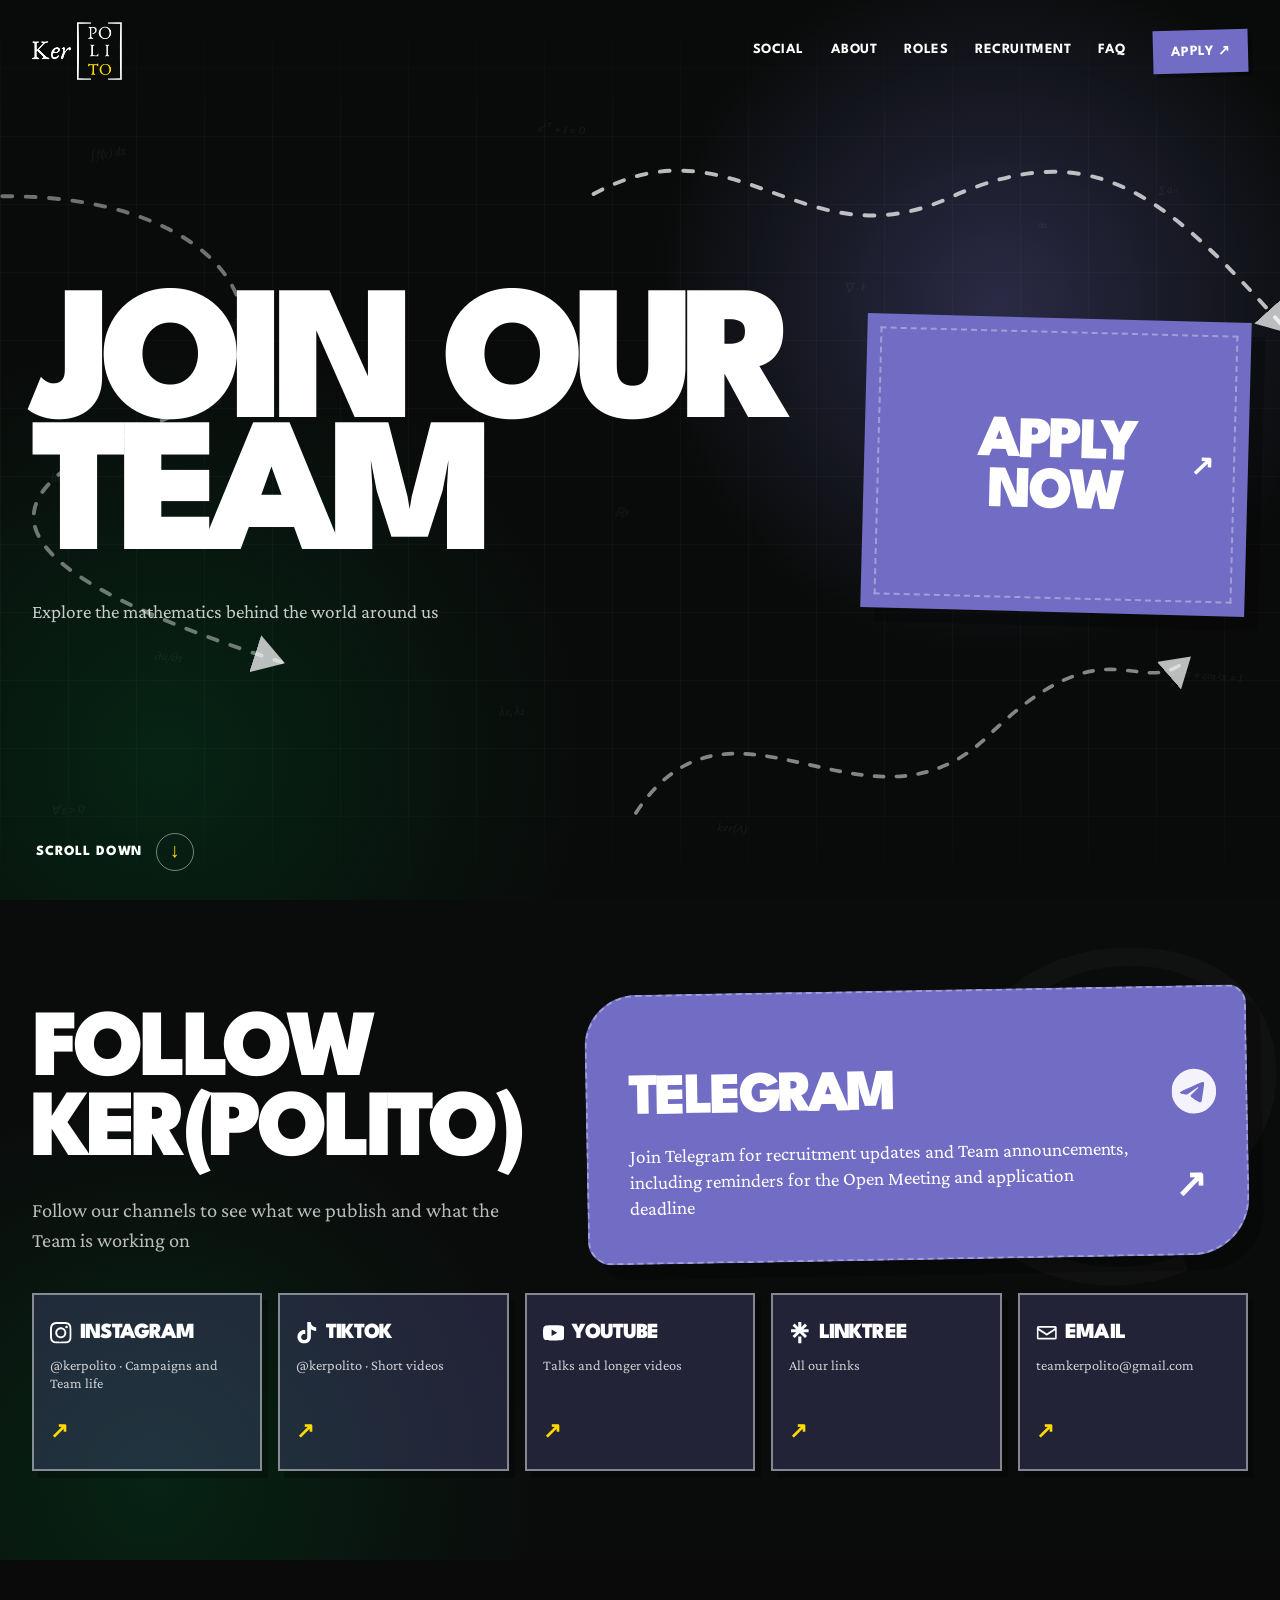
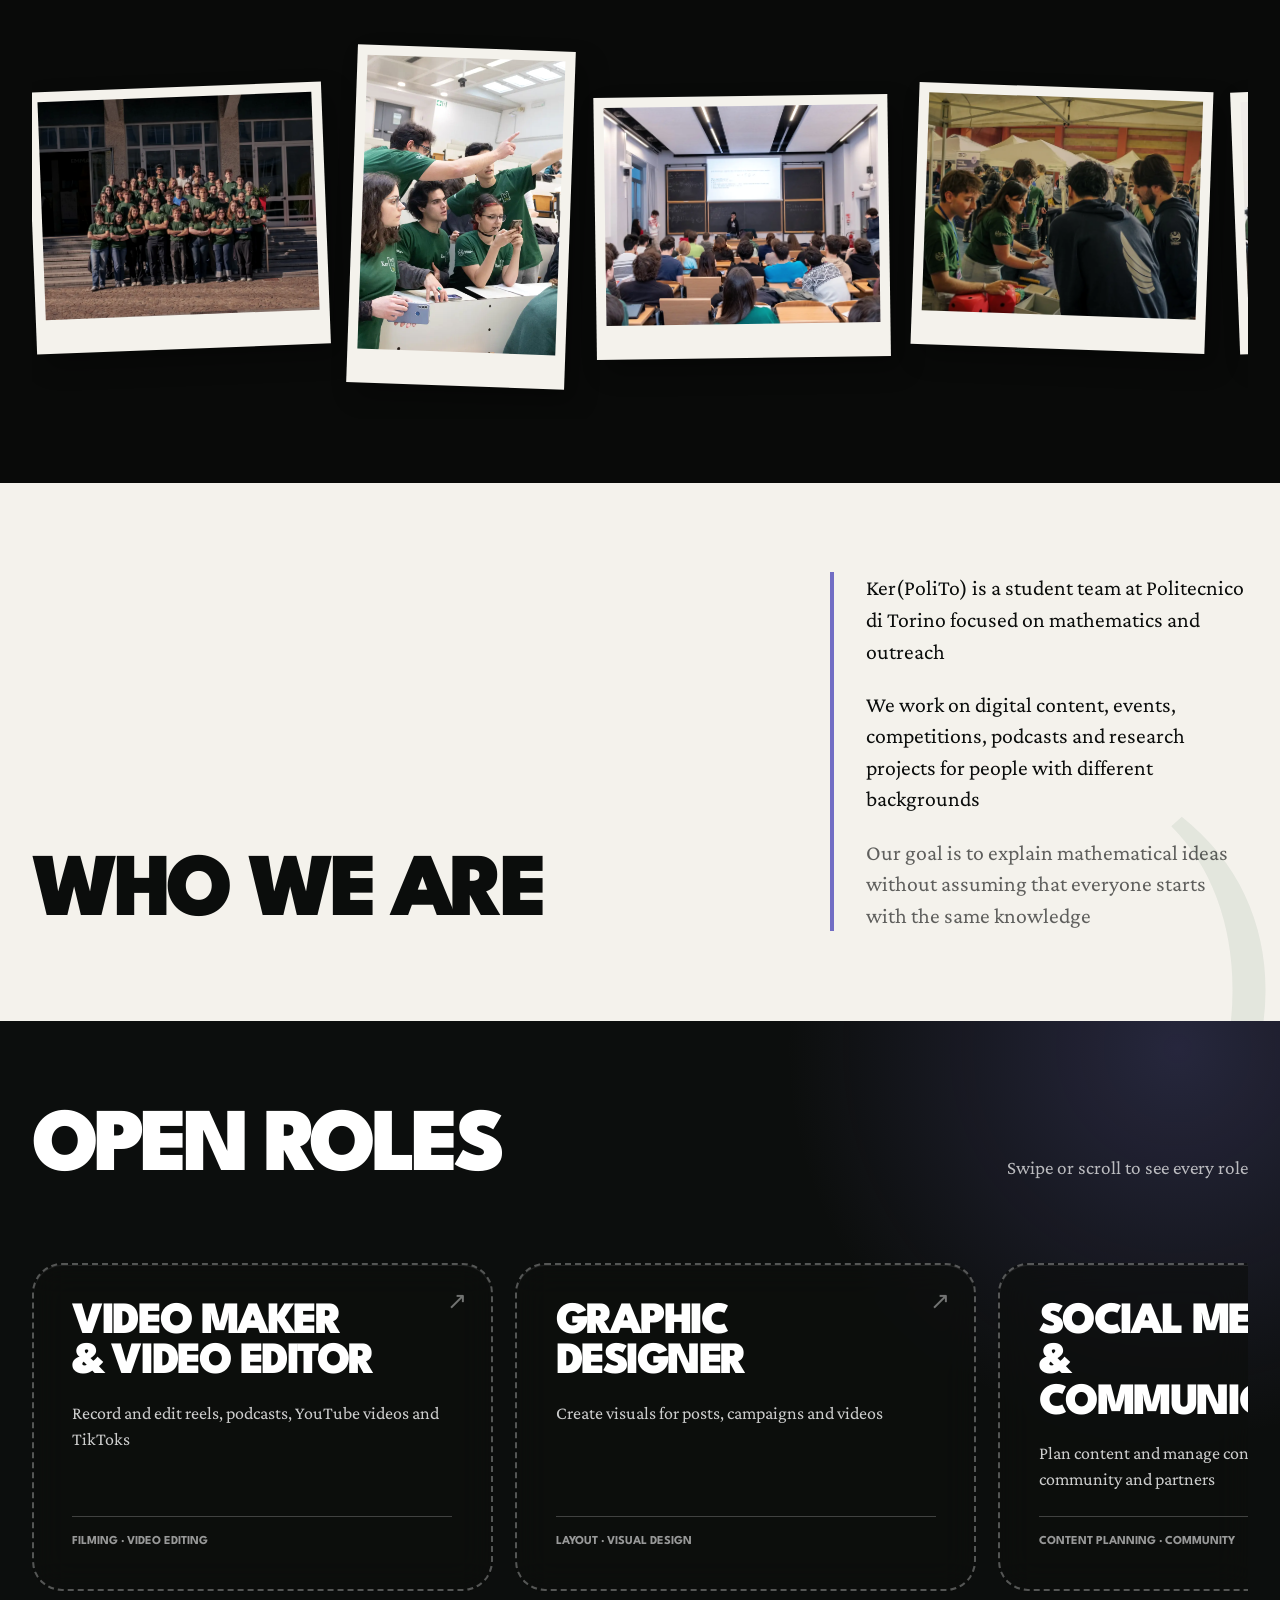
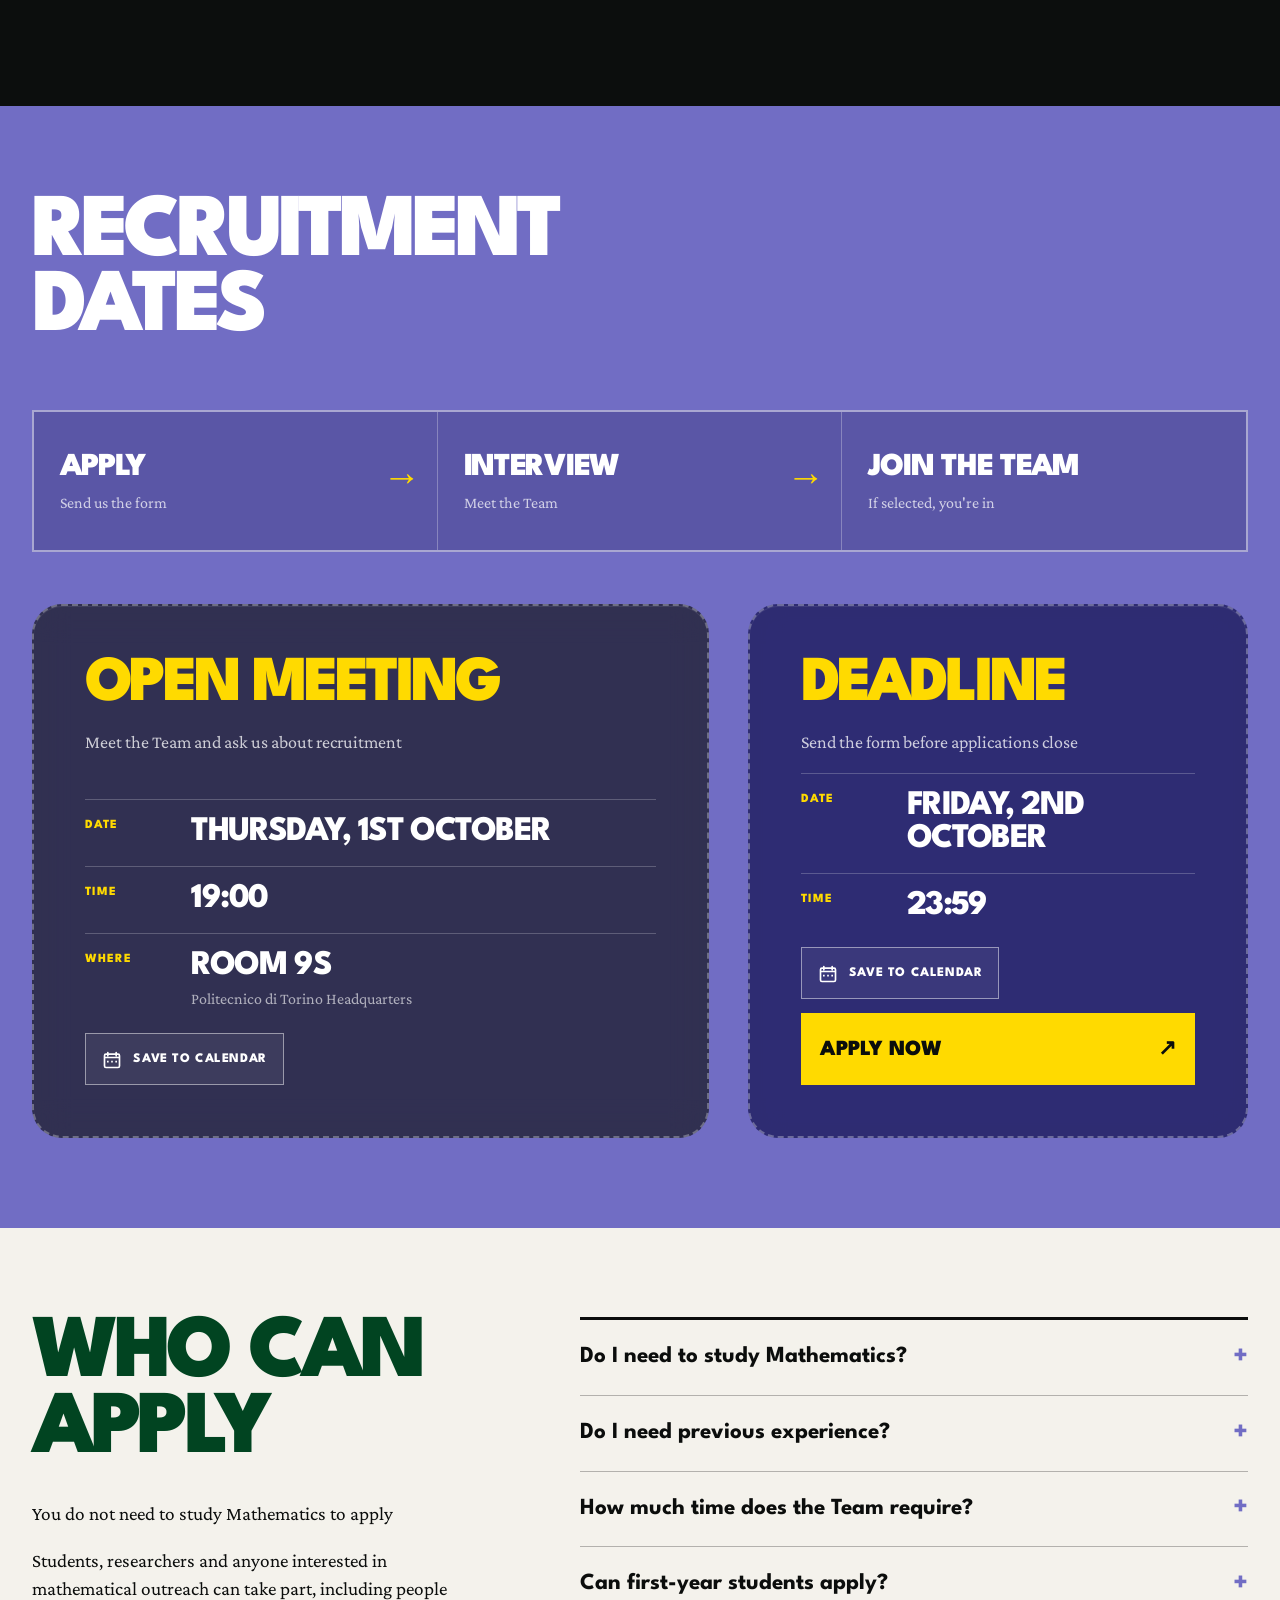
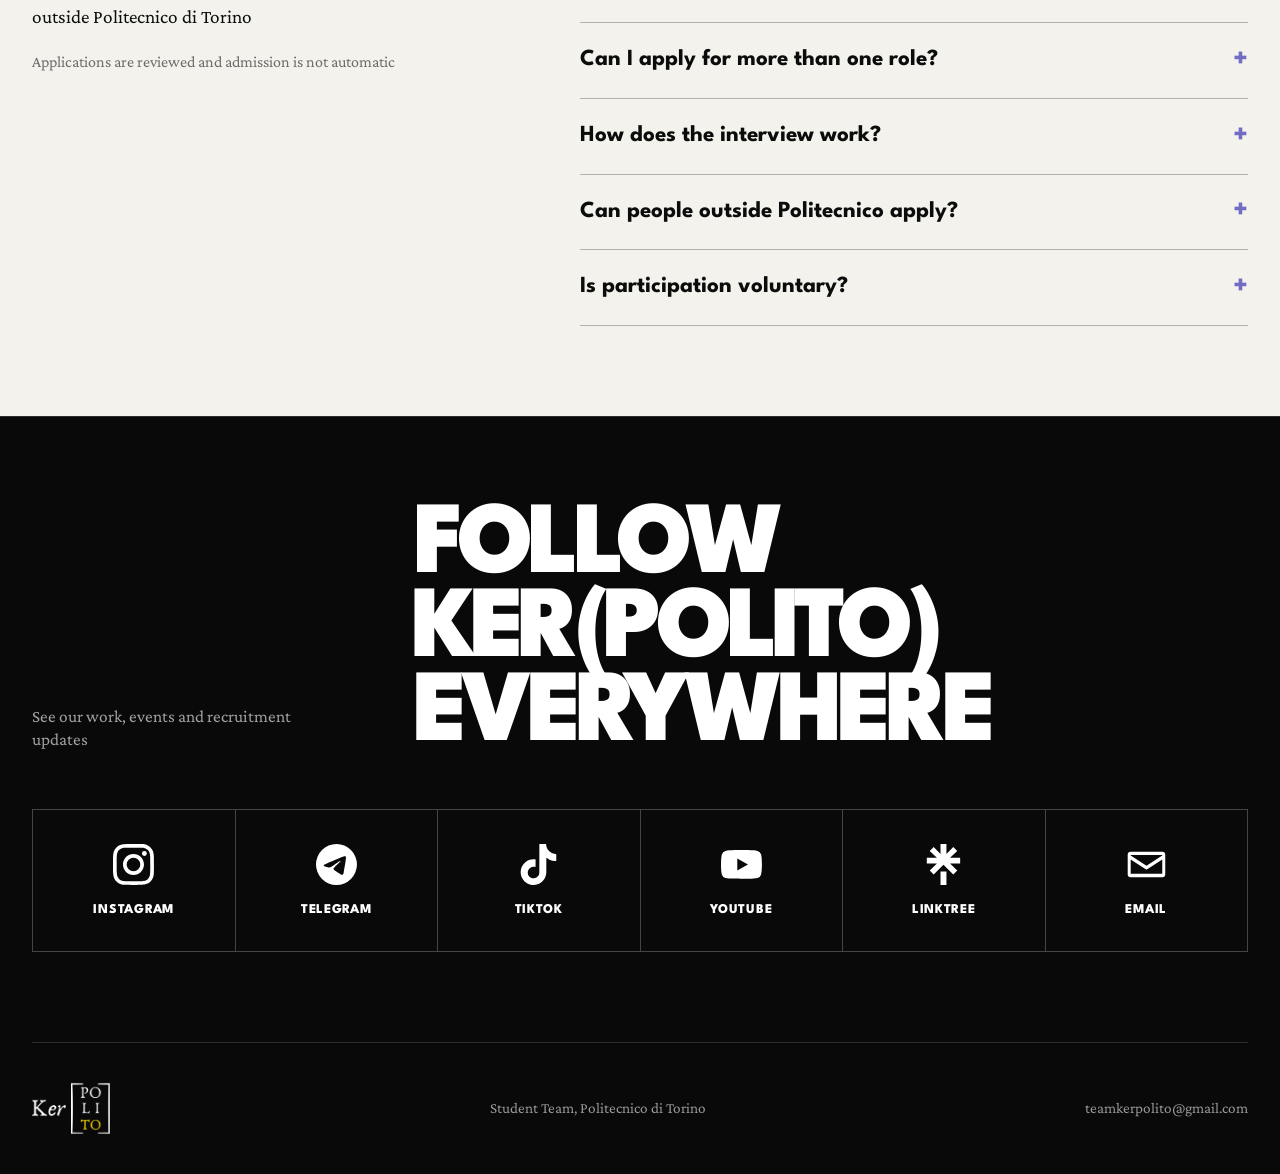
==== commit d760ecf4: "Fix desktop social section spacing" ====
--- a/index.html
+++ b/index.html
@@ -15,7 +15,7 @@
     <link rel="preconnect" href="https://fonts.googleapis.com">
     <link rel="preconnect" href="https://fonts.gstatic.com" crossorigin>
     <link href="https://fonts.googleapis.com/css2?family=Crimson+Pro:ital,wght@0,400;0,500;0,600;1,500&amp;family=League+Spartan:wght@500;600;700;800;900&amp;display=swap" rel="stylesheet">
-    <link rel="stylesheet" href="css/recruitment-2026.css">
+    <link rel="stylesheet" href="css/recruitment-2026-v2.css">
   </head>
   <body>
     <a class="skip-link" href="#main-content">Skip to content</a>
--- a/css/recruitment-2026-v2.css
+++ b/css/recruitment-2026-v2.css
@@ -0,0 +1,2030 @@
+:root {
+  --ker-green: #014421;
+  --ker-purple: #716dc4;
+  --ker-dark-blue: #181654;
+  --ker-pink: #febbcf;
+  --ker-yellow: #ffda00;
+  --ink: #0b0d0c;
+  --paper: #f4f2ec;
+  --white: #fff;
+  --display: "League Spartan", "Arial Black", Impact, sans-serif;
+  --editorial: "Crimson Pro", Georgia, serif;
+  --sans: "League Spartan", Arial, sans-serif;
+  --shell: min(1280px, calc(100vw - 64px));
+  --header-height: 92px;
+  --ease: cubic-bezier(0.22, 1, 0.36, 1);
+}
+
+*,
+*::before,
+*::after {
+  box-sizing: border-box;
+}
+
+html {
+  scroll-behavior: smooth;
+  scroll-padding-top: var(--header-height);
+}
+
+body {
+  margin: 0;
+  overflow-x: hidden;
+  background: var(--ink);
+  color: var(--white);
+  font-family: var(--editorial);
+  font-size: 1.125rem;
+  line-height: 1.45;
+  text-rendering: optimizeLegibility;
+}
+
+body.menu-open {
+  overflow: hidden;
+}
+
+.svg-sprite {
+  position: absolute;
+  width: 0;
+  height: 0;
+  overflow: hidden;
+}
+
+img,
+svg {
+  display: block;
+  max-width: 100%;
+}
+
+a {
+  color: inherit;
+  text-decoration: none;
+}
+
+button,
+a {
+  -webkit-tap-highlight-color: transparent;
+}
+
+button {
+  color: inherit;
+  font: inherit;
+}
+
+h1,
+h2,
+h3,
+p,
+figure {
+  margin-top: 0;
+}
+
+h1,
+h2,
+h3 {
+  text-wrap: balance;
+}
+
+::selection {
+  background: var(--ker-yellow);
+  color: var(--ink);
+}
+
+:focus-visible {
+  outline: 3px solid var(--ker-yellow);
+  outline-offset: 5px;
+}
+
+.shell {
+  width: var(--shell);
+  margin-inline: auto;
+}
+
+.section {
+  position: relative;
+  padding-block: clamp(4.5rem, 7vw, 7rem);
+}
+
+.skip-link {
+  position: fixed;
+  z-index: 1000;
+  top: 12px;
+  left: 12px;
+  padding: 12px 18px;
+  transform: translateY(-160%);
+  background: var(--white);
+  color: var(--ink);
+  font-family: var(--sans);
+  font-weight: 800;
+  transition: transform 180ms ease;
+}
+
+.skip-link:focus {
+  transform: translateY(0);
+}
+
+.site-header {
+  position: fixed;
+  z-index: 100;
+  inset: 0 0 auto;
+  height: var(--header-height);
+  padding-top: 10px;
+  border-bottom: 1px solid transparent;
+  transition: background-color 220ms ease, border-color 220ms ease;
+}
+
+.site-header.is-scrolled {
+  border-color: rgba(255, 255, 255, 0.12);
+  background: rgba(7, 9, 8, 0.9);
+  backdrop-filter: blur(16px) saturate(110%);
+}
+
+.nav {
+  display: flex;
+  height: calc(var(--header-height) - 10px);
+  align-items: center;
+  justify-content: space-between;
+  gap: 2rem;
+}
+
+.wordmark {
+  position: relative;
+  z-index: 2;
+  display: inline-flex;
+  width: 90px;
+  align-items: center;
+}
+
+.wordmark img {
+  width: 100%;
+  height: auto;
+}
+
+.nav-links {
+  display: flex;
+  align-items: center;
+  gap: clamp(1rem, 2.1vw, 2.25rem);
+  font-family: var(--sans);
+  font-size: 0.88rem;
+  font-weight: 700;
+  letter-spacing: 0.04em;
+  text-transform: uppercase;
+}
+
+.nav-links > a:not(.nav-apply) {
+  padding-block: 0.5rem;
+  border-bottom: 2px solid transparent;
+}
+
+.nav-links > a:not(.nav-apply):hover,
+.nav-links > a:not(.nav-apply):focus-visible {
+  border-color: var(--ker-yellow);
+}
+
+.nav-apply {
+  padding: 0.78rem 1.1rem 0.62rem;
+  transform: rotate(-1.5deg);
+  background: var(--ker-purple);
+  box-shadow: 4px 4px 0 rgba(0, 0, 0, 0.28);
+  transition: transform 180ms var(--ease), background-color 180ms ease, box-shadow 180ms var(--ease);
+}
+
+.nav-apply:hover,
+.nav-apply:focus-visible {
+  transform: rotate(0deg) translateY(-3px);
+  background: #827dd7;
+  box-shadow: 6px 7px 0 rgba(0, 0, 0, 0.23);
+}
+
+.nav-apply:active {
+  transform: translateY(1px) scale(0.97);
+  box-shadow: 2px 3px 0 rgba(0, 0, 0, 0.3);
+}
+
+.menu-toggle {
+  display: none;
+  width: 48px;
+  height: 42px;
+  padding: 10px;
+  border: 0;
+  background: transparent;
+  cursor: pointer;
+}
+
+.menu-toggle span {
+  display: block;
+  width: 100%;
+  height: 2px;
+  margin-block: 7px;
+  background: var(--white);
+  transition: transform 220ms ease;
+}
+
+.hero {
+  position: relative;
+  overflow: hidden;
+  isolation: isolate;
+  min-height: 100svh;
+  background:
+    radial-gradient(circle at 78% 34%, rgba(113, 109, 196, 0.32), transparent 30%),
+    radial-gradient(circle at 13% 84%, rgba(1, 68, 33, 0.44), transparent 31%),
+    #090b0a;
+}
+
+.hero-grid,
+.math-texture {
+  position: absolute;
+  inset: 0;
+  pointer-events: none;
+}
+
+.hero-grid {
+  z-index: -3;
+  opacity: 0.13;
+  background-image:
+    linear-gradient(rgba(255, 255, 255, 0.2) 1px, transparent 1px),
+    linear-gradient(90deg, rgba(255, 255, 255, 0.2) 1px, transparent 1px);
+  background-size: 68px 68px;
+  mask-image: linear-gradient(to bottom, transparent, #000 15%, #000 88%, transparent);
+}
+
+.math-texture {
+  z-index: -2;
+  overflow: hidden;
+  color: var(--white);
+  font-family: var(--editorial);
+  font-size: clamp(0.7rem, 1vw, 1rem);
+  font-style: italic;
+  opacity: 0.055;
+}
+
+.math-texture span {
+  position: absolute;
+  white-space: nowrap;
+}
+
+.math-texture span:nth-child(1) { top: 16%; left: 7%; transform: rotate(-7deg); }
+.math-texture span:nth-child(2) { top: 13%; left: 42%; transform: rotate(3deg); }
+.math-texture span:nth-child(3) { top: 20%; right: 8%; transform: rotate(-4deg); }
+.math-texture span:nth-child(4) { top: 35%; left: 18%; transform: rotate(5deg); }
+.math-texture span:nth-child(5) { top: 31%; left: 66%; transform: rotate(-6deg); }
+.math-texture span:nth-child(6) { top: 43%; right: 6%; transform: rotate(7deg); }
+.math-texture span:nth-child(7) { top: 52%; left: 4%; transform: rotate(-3deg); }
+.math-texture span:nth-child(8) { top: 56%; left: 48%; transform: rotate(8deg); }
+.math-texture span:nth-child(9) { top: 63%; right: 8%; transform: rotate(-4deg); }
+.math-texture span:nth-child(10) { top: 72%; left: 12%; transform: rotate(6deg); }
+.math-texture span:nth-child(11) { top: 78%; left: 39%; transform: rotate(-3deg); }
+.math-texture span:nth-child(12) { top: 74%; right: 3%; transform: rotate(5deg); }
+.math-texture span:nth-child(13) { top: 89%; left: 4%; transform: rotate(-5deg); }
+.math-texture span:nth-child(14) { top: 91%; left: 56%; transform: rotate(4deg); }
+.math-texture span:nth-child(15) { top: 47%; left: 36%; transform: rotate(-8deg); }
+.math-texture span:nth-child(16) { top: 24%; left: 81%; transform: rotate(5deg); }
+
+.hero-path {
+  position: absolute;
+  z-index: -1;
+  color: rgba(255, 255, 255, 0.72);
+  pointer-events: none;
+}
+
+.hero-path-top {
+  top: 12%;
+  right: -3%;
+  width: min(58vw, 790px);
+}
+
+.hero-path-loop {
+  top: 17%;
+  left: -5%;
+  width: min(32vw, 460px);
+  color: rgba(255, 255, 255, 0.42);
+}
+
+.hero-path-sweep {
+  right: 5%;
+  bottom: 4%;
+  width: min(47vw, 700px);
+  color: rgba(255, 255, 255, 0.5);
+}
+
+.hero-path > path {
+  fill: none;
+  stroke: currentColor;
+  stroke-width: 4;
+  stroke-linecap: round;
+  stroke-dasharray: 10 14;
+  animation: path-flow 16s linear infinite;
+}
+
+.hero-path-loop > path {
+  animation-duration: 21s;
+  animation-direction: reverse;
+}
+
+.hero-path-sweep > path {
+  animation-duration: 18s;
+}
+
+.hero-content {
+  display: flex;
+  min-height: 100svh;
+  flex-direction: column;
+  padding-block: calc(var(--header-height) + 1.5rem) 1.35rem;
+}
+
+.hero-main {
+  position: relative;
+  display: grid;
+  z-index: 1;
+  grid-template-columns: repeat(12, minmax(0, 1fr));
+  grid-template-rows: auto auto;
+  column-gap: clamp(1.5rem, 2.5vw, 2.7rem);
+  row-gap: 1.8rem;
+  align-content: center;
+  flex: 1;
+  isolation: isolate;
+}
+
+.hero-title-block {
+  z-index: 2;
+  grid-column: 1 / 9;
+  grid-row: 1;
+  align-self: end;
+  animation: hero-enter 700ms var(--ease) backwards;
+}
+
+.hero-title-block h1 {
+  margin: 0;
+  font-family: var(--display);
+  font-size: clamp(7.2rem, 15vw, 14.25rem);
+  font-weight: 900;
+  letter-spacing: -0.075em;
+  line-height: 0.69;
+  text-transform: uppercase;
+}
+
+.hero-title-block h1 span {
+  display: inline;
+}
+
+.hero-title-block h1 span:last-child {
+  display: block;
+}
+
+.hero-intro {
+  z-index: 2;
+  grid-column: 1 / 7;
+  grid-row: 2;
+  max-width: 610px;
+  margin: 0;
+  color: rgba(255, 255, 255, 0.78);
+  font-size: clamp(1.05rem, 1.5vw, 1.3rem);
+  animation: hero-enter 700ms 120ms var(--ease) backwards;
+}
+
+.hero-apply {
+  position: relative;
+  z-index: 3;
+  display: grid;
+  min-height: clamp(225px, 23vw, 330px);
+  grid-column: 9 / -1;
+  grid-row: 1 / 3;
+  place-items: center;
+  align-self: center;
+  padding: clamp(2.2rem, 4vw, 4rem);
+  overflow: hidden;
+  transform: rotate(1.5deg);
+  border-radius: 0;
+  background: var(--ker-purple);
+  box-shadow: 14px 14px 0 rgba(0, 0, 0, 0.28);
+  font-family: var(--display);
+  font-size: clamp(2.6rem, 4.6vw, 4.8rem);
+  font-weight: 900;
+  letter-spacing: -0.055em;
+  line-height: 0.86;
+  text-align: center;
+  text-transform: uppercase;
+  transition: transform 240ms var(--ease), background-color 220ms ease, box-shadow 240ms var(--ease);
+  animation: apply-enter 760ms 180ms var(--ease) backwards;
+}
+
+.hero-apply::before {
+  position: absolute;
+  inset: 13px;
+  border: 2px dashed rgba(255, 255, 255, 0.34);
+  border-radius: inherit;
+  content: "";
+  pointer-events: none;
+}
+
+.hero-apply:hover,
+.hero-apply:focus-visible {
+  transform: rotate(-0.5deg) translateY(-7px) scale(1.015);
+  background: #7e79d3;
+  box-shadow: 18px 20px 0 rgba(0, 0, 0, 0.23);
+}
+
+.hero-apply:active {
+  transform: rotate(0deg) translateY(2px) scale(0.985);
+  box-shadow: 6px 7px 0 rgba(0, 0, 0, 0.32);
+  transition-duration: 90ms;
+}
+
+.hero-apply span {
+  position: relative;
+  z-index: 1;
+  transform: translateY(0.06em);
+}
+
+.hero-apply b {
+  position: absolute;
+  top: 50%;
+  right: 10%;
+  z-index: 1;
+  translate: 0 -50%;
+  font-size: 0.48em;
+  transition: transform 220ms var(--ease);
+}
+
+.hero-apply:hover b,
+.hero-apply:focus-visible b {
+  transform: translate(7px, -7px);
+}
+
+.scroll-cue {
+  display: flex;
+  width: max-content;
+  align-items: center;
+  gap: 0.85rem;
+  margin-top: 0.7rem;
+  padding: 0.45rem 0.25rem;
+  font-family: var(--sans);
+  font-size: 0.88rem;
+  font-weight: 800;
+  letter-spacing: 0.06em;
+  text-transform: uppercase;
+  transition: color 180ms ease;
+}
+
+.scroll-cue b {
+  display: grid;
+  width: 38px;
+  height: 38px;
+  place-items: center;
+  border: 1px solid rgba(255, 255, 255, 0.45);
+  border-radius: 50%;
+  color: var(--ker-yellow);
+  font-size: 1.25rem;
+  line-height: 1;
+  animation: scroll-bounce 1.7s var(--ease) infinite;
+}
+
+.scroll-cue:hover,
+.scroll-cue:focus-visible {
+  color: var(--ker-yellow);
+}
+
+.scroll-cue:active b {
+  transform: translateY(4px) scale(0.9);
+}
+
+.social-section {
+  position: relative;
+  overflow: hidden;
+  background:
+    radial-gradient(circle at 12% 88%, rgba(1, 68, 33, 0.42), transparent 30%),
+    #0a0c0b;
+}
+
+.social-section::before {
+  position: absolute;
+  top: -0.15em;
+  right: -0.04em;
+  color: rgba(255, 255, 255, 0.025);
+  font-family: var(--editorial);
+  font-size: clamp(16rem, 33vw, 35rem);
+  line-height: 1;
+  content: "@";
+  pointer-events: none;
+}
+
+.social-lead {
+  position: relative;
+  z-index: 1;
+  display: grid;
+  grid-template-columns: 0.85fr 1.15fr;
+  gap: clamp(2rem, 5vw, 5rem);
+  align-items: center;
+}
+
+.social-intro h2 {
+  max-width: 720px;
+  margin-bottom: 1.5rem;
+  font-family: var(--display);
+  font-size: clamp(4rem, 7.4vw, 7.5rem);
+  font-weight: 900;
+  letter-spacing: -0.065em;
+  line-height: 0.84;
+  text-transform: uppercase;
+}
+
+.social-intro p {
+  max-width: 560px;
+  margin-bottom: 0;
+  color: rgba(255, 255, 255, 0.72);
+  font-size: clamp(1.1rem, 1.6vw, 1.35rem);
+}
+
+.telegram-card {
+  position: relative;
+  display: flex;
+  width: 100%;
+  max-width: 100%;
+  min-width: 0;
+  min-height: clamp(260px, 25vw, 360px);
+  align-items: flex-end;
+  justify-content: space-between;
+  gap: 2rem;
+  padding: clamp(2.1rem, 4vw, 4rem);
+  transform: rotate(-1deg);
+  border: 2px dashed rgba(255, 255, 255, 0.34);
+  border-radius: 52px 18px 58px 24px;
+  background: var(--ker-purple);
+  color: var(--white);
+  box-shadow: 14px 15px 0 rgba(0, 0, 0, 0.24);
+  overflow: hidden;
+  transition: transform 240ms var(--ease), background-color 180ms ease, box-shadow 240ms var(--ease);
+}
+
+.telegram-copy {
+  display: grid;
+  min-width: 0;
+  gap: 1.25rem;
+}
+
+.telegram-icon {
+  position: absolute;
+  top: clamp(1.6rem, 3vw, 3rem);
+  right: clamp(1.6rem, 3vw, 3rem);
+  width: clamp(3.2rem, 5vw, 5.2rem);
+  height: auto;
+  fill: currentColor;
+  opacity: 0.92;
+}
+
+.telegram-card strong {
+  font-family: var(--display);
+  font-size: clamp(3.1rem, 6vw, 6rem);
+  font-weight: 900;
+  letter-spacing: -0.06em;
+  line-height: 0.82;
+  text-transform: uppercase;
+}
+
+.telegram-card small {
+  max-width: 560px;
+  font-family: var(--editorial);
+  font-size: clamp(1.05rem, 1.5vw, 1.28rem);
+  line-height: 1.35;
+}
+
+.telegram-card > b {
+  flex: 0 0 auto;
+  font-size: clamp(2rem, 3vw, 3.2rem);
+  transition: transform 220ms var(--ease);
+}
+
+.telegram-card:hover,
+.telegram-card:focus-visible {
+  transform: rotate(0deg) translateY(-7px);
+  background: #7f7ad4;
+  box-shadow: 18px 20px 0 rgba(0, 0, 0, 0.2);
+}
+
+.telegram-card:hover > b,
+.telegram-card:focus-visible > b {
+  transform: translate(8px, -8px);
+}
+
+.telegram-card:active {
+  transform: rotate(0deg) translateY(2px) scale(0.99);
+  box-shadow: 6px 7px 0 rgba(0, 0, 0, 0.28);
+  transition-duration: 90ms;
+}
+
+.social-grid {
+  position: relative;
+  z-index: 1;
+  display: grid;
+  grid-template-columns: repeat(5, minmax(0, 1fr));
+  gap: 1rem;
+  margin-top: clamp(3rem, 5vw, 5rem);
+}
+
+.social-grid a {
+  position: relative;
+  display: grid;
+  min-height: 178px;
+  grid-template-columns: 1fr auto;
+  grid-template-rows: auto 1fr;
+  gap: 0.8rem;
+  align-content: center;
+  padding: 1.7rem 1.25rem 1.35rem;
+  border: 2px solid rgba(255, 255, 255, 0.45);
+  background: rgba(113, 109, 196, 0.24);
+  box-shadow: 6px 7px 0 rgba(0, 0, 0, 0.24);
+  transition: transform 200ms var(--ease), background-color 180ms ease, color 180ms ease, border-color 180ms ease, box-shadow 200ms var(--ease);
+}
+
+.social-grid .social-label {
+  display: flex;
+  min-width: 0;
+  align-items: center;
+  gap: 0.65rem;
+  font-family: var(--display);
+  font-size: clamp(1.55rem, 2.35vw, 2.35rem);
+  font-weight: 900;
+  letter-spacing: -0.04em;
+  line-height: 0.95;
+  text-transform: uppercase;
+}
+
+.social-label svg {
+  width: 1em;
+  height: 1em;
+  flex: 0 0 auto;
+  fill: currentColor;
+}
+
+.social-label em {
+  min-width: 0;
+  font-style: normal;
+}
+
+.social-grid small {
+  grid-column: 1 / -1;
+  color: rgba(255, 255, 255, 0.78);
+  font-family: var(--editorial);
+  font-size: 0.9rem;
+  line-height: 1.25;
+  overflow-wrap: anywhere;
+}
+
+.social-grid b {
+  color: var(--ker-yellow);
+  font-size: 1.35rem;
+  transition: transform 180ms var(--ease);
+}
+
+.social-grid a:hover,
+.social-grid a:focus-visible {
+  z-index: 2;
+  transform: translateY(-7px);
+  border-color: var(--white);
+  background: var(--white);
+  color: var(--ink);
+  box-shadow: 10px 12px 0 rgba(0, 0, 0, 0.2);
+}
+
+.social-grid a:hover small,
+.social-grid a:focus-visible small {
+  color: rgba(11, 13, 12, 0.62);
+}
+
+.social-grid a:hover b,
+.social-grid a:focus-visible b {
+  color: var(--ker-purple);
+  transform: translate(5px, -5px);
+}
+
+.social-grid a:active {
+  transform: translateY(2px) scale(0.98);
+  background: var(--ker-yellow);
+  color: var(--ink);
+  box-shadow: 3px 4px 0 rgba(0, 0, 0, 0.26);
+  transition-duration: 80ms;
+}
+
+.social-grid a:active small {
+  color: rgba(11, 13, 12, 0.64);
+}
+
+/* Desktop social composition: keep the poster scale without allowing labels
+   or the Telegram mark to collide with neighbouring content. */
+@media (min-width: 821px) {
+  .social-intro {
+    align-self: end;
+    padding-bottom: 0.25rem;
+  }
+
+  .telegram-card {
+    min-height: clamp(270px, 20vw, 310px);
+    padding: clamp(2rem, 3.2vw, 3.25rem);
+  }
+
+  .telegram-card strong {
+    display: block;
+    padding-right: clamp(4.25rem, 5.5vw, 5.75rem);
+    font-size: clamp(3.15rem, 4.55vw, 4.9rem);
+  }
+
+  .telegram-icon {
+    top: clamp(1.6rem, 2.3vw, 2.25rem);
+    right: clamp(1.6rem, 2.3vw, 2.25rem);
+    width: clamp(2.8rem, 3.5vw, 3.75rem);
+  }
+
+  .social-grid {
+    margin-top: clamp(1.75rem, 2.6vw, 2.75rem);
+  }
+
+  .social-grid a {
+    overflow: hidden;
+    padding-inline: clamp(1rem, 1.25vw, 1.25rem);
+  }
+
+  .social-grid .social-label {
+    gap: 0.5rem;
+    font-size: clamp(1.35rem, 1.65vw, 1.8rem);
+    white-space: nowrap;
+  }
+}
+
+@keyframes hero-enter {
+  from { transform: translateY(26px); opacity: 0; }
+  to { transform: translateY(0); opacity: 1; }
+}
+
+@keyframes apply-enter {
+  from { transform: rotate(4deg) translateY(28px) scale(0.96); opacity: 0; }
+  to { transform: rotate(1.5deg) translateY(0) scale(1); opacity: 1; }
+}
+
+@keyframes path-flow {
+  to { stroke-dashoffset: -240; }
+}
+
+@keyframes scroll-bounce {
+  0%, 100% { transform: translateY(0); }
+  52% { transform: translateY(7px); }
+}
+
+@keyframes mobile-apply-enter {
+  from { transform: rotate(-3.5deg) translateY(24px) scale(0.97); opacity: 0; }
+  to { transform: rotate(-1.4deg) translateY(0) scale(1); opacity: 1; }
+}
+
+.postcards {
+  position: relative;
+  overflow: hidden;
+  padding-block: clamp(2.8rem, 5vw, 4.5rem);
+  background: #090a09;
+}
+
+.postcard-track {
+  display: flex;
+  gap: clamp(1.1rem, 2vw, 2rem);
+  align-items: center;
+  padding: 1.5rem 0 2rem;
+  overflow-x: auto;
+  overscroll-behavior-inline: contain;
+  scroll-snap-type: inline proximity;
+  scrollbar-color: var(--ker-purple) rgba(255, 255, 255, 0.12);
+  scrollbar-width: thin;
+}
+
+.postcard {
+  --postcard-angle: 0deg;
+  --postcard-y: 0px;
+  flex: 0 0 clamp(235px, 23vw, 315px);
+  margin: 0;
+  padding: 10px 10px 34px;
+  transform: rotate(var(--postcard-angle)) translateY(var(--postcard-y));
+  background: var(--paper);
+  box-shadow: 10px 12px 24px rgba(0, 0, 0, 0.32);
+  scroll-snap-align: center;
+  transition: transform 260ms var(--ease), box-shadow 260ms var(--ease);
+}
+
+.postcard:nth-child(odd) { --postcard-angle: -2.2deg; }
+.postcard:nth-child(even) { --postcard-angle: 2deg; }
+.postcard:nth-child(3n) { --postcard-angle: -0.8deg; --postcard-y: 9px; }
+
+.postcard:hover {
+  z-index: 2;
+  transform: rotate(0deg) translateY(-8px) scale(1.018);
+  box-shadow: 15px 20px 30px rgba(0, 0, 0, 0.38);
+}
+
+.postcard:active {
+  transform: rotate(0deg) translateY(-1px) scale(0.99);
+}
+
+.postcard img {
+  width: 100%;
+  height: clamp(180px, 17vw, 235px);
+  object-fit: cover;
+  filter: contrast(1.03) saturate(0.92);
+}
+
+.postcard-tall {
+  flex-basis: clamp(185px, 17vw, 235px);
+}
+
+.postcard-tall img {
+  height: clamp(240px, 23vw, 315px);
+}
+
+.about-section {
+  overflow: hidden;
+  background: var(--paper);
+  color: var(--ink);
+}
+
+.about-section::after {
+  position: absolute;
+  right: -0.06em;
+  bottom: -0.32em;
+  color: rgba(1, 68, 33, 0.07);
+  font-family: var(--editorial);
+  font-size: clamp(15rem, 29vw, 29rem);
+  line-height: 1;
+  content: ")";
+  pointer-events: none;
+}
+
+.about-layout {
+  position: relative;
+  z-index: 1;
+  display: grid;
+  grid-template-columns: 1.25fr 0.75fr;
+  gap: clamp(3rem, 8vw, 9rem);
+  align-items: end;
+}
+
+.about-layout h2,
+.section-heading h2,
+.faq-intro h2 {
+  margin-bottom: 0;
+  font-family: var(--display);
+  font-size: clamp(3.7rem, 7vw, 7.2rem);
+  font-weight: 900;
+  letter-spacing: -0.065em;
+  line-height: 0.84;
+  text-transform: uppercase;
+}
+
+.about-copy {
+  padding-left: 2rem;
+  border-left: 4px solid var(--ker-purple);
+  font-size: clamp(1.15rem, 1.7vw, 1.4rem);
+}
+
+.about-copy p:last-child {
+  margin-bottom: 0;
+  color: rgba(11, 13, 12, 0.64);
+}
+
+.roles-section {
+  overflow: hidden;
+  background:
+    radial-gradient(circle at 92% 4%, rgba(113, 109, 196, 0.26), transparent 29%),
+    #0c0e0d;
+}
+
+.section-heading {
+  display: grid;
+  grid-template-columns: 1.2fr 0.8fr;
+  gap: 3rem;
+  align-items: end;
+  margin-bottom: clamp(2.5rem, 5vw, 4.5rem);
+}
+
+.section-heading > p {
+  max-width: 430px;
+  margin: 0 0 0.25rem auto;
+  color: rgba(255, 255, 255, 0.7);
+  font-size: 1.2rem;
+}
+
+.roles-grid {
+  display: flex;
+  gap: 1.4rem;
+  padding: 0.8rem 0 1.6rem;
+  overflow-x: auto;
+  overflow-y: hidden;
+  overscroll-behavior-inline: contain;
+  scroll-snap-type: inline mandatory;
+  scrollbar-color: var(--ker-purple) rgba(255, 255, 255, 0.12);
+  scrollbar-width: thin;
+}
+
+.glass-panel {
+  border: 2px dashed rgba(255, 255, 255, 0.3);
+  border-radius: 30px;
+  background: rgba(14, 15, 14, 0.64);
+  box-shadow: inset 0 1px 0 rgba(255, 255, 255, 0.08);
+  backdrop-filter: blur(17px) saturate(110%);
+}
+
+.role-card {
+  position: relative;
+  display: flex;
+  flex: 0 0 clamp(330px, 36vw, 470px);
+  min-height: 320px;
+  flex-direction: column;
+  padding: clamp(2rem, 3vw, 3rem);
+  scroll-snap-align: start;
+  transition: transform 240ms var(--ease), border-color 180ms ease, background-color 180ms ease, box-shadow 240ms var(--ease);
+}
+
+.role-card::after {
+  position: absolute;
+  top: 1.35rem;
+  right: 1.5rem;
+  color: rgba(255, 255, 255, 0.42);
+  font-family: var(--sans);
+  font-size: 1.5rem;
+  content: "↗";
+  transition: transform 220ms var(--ease), color 180ms ease;
+}
+
+.role-card:hover,
+.role-card:focus-within {
+  transform: translateY(-8px) rotate(-0.4deg);
+  border-color: rgba(255, 255, 255, 0.68);
+  background: rgba(24, 22, 84, 0.66);
+  box-shadow: 12px 16px 30px rgba(0, 0, 0, 0.24);
+}
+
+.role-card:hover::after,
+.role-card:focus-within::after {
+  transform: translate(5px, -5px);
+  color: var(--ker-yellow);
+}
+
+.role-card h3 {
+  margin-bottom: 1rem;
+  font-family: var(--display);
+  font-size: clamp(2.2rem, 3.5vw, 3.6rem);
+  font-weight: 900;
+  letter-spacing: -0.055em;
+  line-height: 0.9;
+  text-transform: uppercase;
+}
+
+.role-card > p:not(.role-note) {
+  max-width: 390px;
+  margin-bottom: 1.5rem;
+  color: rgba(255, 255, 255, 0.8);
+}
+
+.role-note {
+  margin: auto 0 0;
+  padding-top: 1rem;
+  border-top: 1px solid rgba(255, 255, 255, 0.22);
+  color: rgba(255, 255, 255, 0.58);
+  font-family: var(--sans);
+  font-size: 0.76rem;
+  font-weight: 700;
+  text-transform: uppercase;
+}
+
+.recruitment-section {
+  overflow: hidden;
+  background: var(--ker-purple);
+}
+
+.recruitment-section .section-heading > p {
+  color: rgba(255, 255, 255, 0.84);
+}
+
+.process-strip {
+  display: grid;
+  grid-template-columns: repeat(3, minmax(0, 1fr));
+  margin: 0 0 clamp(2rem, 4vw, 3.5rem);
+  padding: 0;
+  border: 2px solid rgba(255, 255, 255, 0.48);
+  background: rgba(24, 22, 84, 0.26);
+  list-style: none;
+}
+
+.process-strip li {
+  position: relative;
+  display: flex;
+  min-height: 138px;
+  flex-direction: column;
+  justify-content: center;
+  padding: 1.45rem 4.25rem 1.2rem 1.6rem;
+  border-right: 1px solid rgba(255, 255, 255, 0.28);
+}
+
+.process-strip li:last-child {
+  border-right: 0;
+}
+
+.process-strip li:not(:last-child)::after {
+  position: absolute;
+  z-index: 2;
+  top: 50%;
+  right: 1rem;
+  padding: 0;
+  transform: translateY(-50%);
+  background: transparent;
+  color: var(--ker-yellow);
+  font-family: var(--sans);
+  font-size: clamp(2.2rem, 3vw, 3.4rem);
+  font-weight: 800;
+  line-height: 1;
+  content: "→";
+}
+
+.process-strip strong {
+  font-family: var(--display);
+  font-size: clamp(1.6rem, 2.5vw, 2.6rem);
+  font-weight: 900;
+  letter-spacing: -0.04em;
+  line-height: 0.95;
+  text-transform: uppercase;
+}
+
+.process-strip span {
+  margin-top: 0.45rem;
+  color: rgba(255, 255, 255, 0.72);
+  font-size: 1rem;
+}
+
+.info-grid {
+  display: grid;
+  grid-template-columns: 1.15fr 0.85fr;
+  gap: clamp(1.5rem, 3vw, 3rem);
+  align-items: stretch;
+}
+
+.info-panel {
+  display: flex;
+  min-height: 430px;
+  flex-direction: column;
+  padding: clamp(2.2rem, 4vw, 4rem);
+}
+
+.info-panel h3 {
+  margin-bottom: 1rem;
+  color: var(--ker-yellow);
+  font-family: var(--display);
+  font-size: clamp(2.5rem, 5vw, 5rem);
+  font-weight: 900;
+  letter-spacing: -0.06em;
+  line-height: 0.88;
+  text-transform: uppercase;
+}
+
+.info-intro {
+  color: rgba(255, 255, 255, 0.76);
+}
+
+.info-panel-deadline {
+  background: rgba(24, 22, 84, 0.74);
+}
+
+.event-details {
+  display: grid;
+  gap: 1.05rem;
+  margin: auto 0 0;
+}
+
+.event-details > div {
+  display: grid;
+  grid-template-columns: 90px 1fr;
+  gap: 1rem;
+  align-items: start;
+  padding-top: 1rem;
+  border-top: 1px solid rgba(255, 255, 255, 0.22);
+}
+
+.event-details dt {
+  color: var(--ker-yellow);
+  font-family: var(--sans);
+  font-size: 0.78rem;
+  font-weight: 800;
+  letter-spacing: 0.08em;
+  text-transform: uppercase;
+}
+
+.event-details dd {
+  margin: 0;
+  font-family: var(--display);
+  font-size: clamp(1.65rem, 2.7vw, 2.9rem);
+  font-weight: 800;
+  letter-spacing: -0.045em;
+  line-height: 0.95;
+  text-transform: uppercase;
+}
+
+.event-details dd small {
+  display: block;
+  margin-top: 0.4rem;
+  color: rgba(255, 255, 255, 0.62);
+  font-family: var(--editorial);
+  font-size: 1rem;
+  font-weight: 400;
+  letter-spacing: 0;
+  line-height: 1.25;
+  text-transform: none;
+}
+
+.panel-apply {
+  display: flex;
+  min-height: 72px;
+  align-items: center;
+  justify-content: space-between;
+  margin-top: 1.5rem;
+  padding: 1rem 1.2rem 0.8rem;
+  background: var(--ker-yellow);
+  color: var(--ink);
+  font-family: var(--display);
+  font-size: 1.35rem;
+  font-weight: 900;
+  text-transform: uppercase;
+  transition: transform 180ms var(--ease), background-color 180ms ease, box-shadow 180ms var(--ease);
+}
+
+.panel-apply:hover,
+.panel-apply:focus-visible {
+  transform: translateY(-4px) rotate(-0.5deg);
+  background: var(--white);
+  box-shadow: 7px 8px 0 rgba(0, 0, 0, 0.22);
+}
+
+.panel-apply:active {
+  transform: translateY(1px) scale(0.98);
+  box-shadow: 2px 3px 0 rgba(0, 0, 0, 0.25);
+}
+
+.panel-actions {
+  display: grid;
+  gap: 0.9rem;
+  margin-top: 1.5rem;
+}
+
+.panel-actions .panel-apply {
+  margin-top: 0;
+}
+
+.calendar-button {
+  display: inline-flex;
+  width: fit-content;
+  min-height: 52px;
+  align-items: center;
+  justify-content: center;
+  gap: 0.7rem;
+  margin-top: 1.5rem;
+  padding: 0.85rem 1rem 0.72rem;
+  border: 1px solid rgba(255, 255, 255, 0.48);
+  background: rgba(255, 255, 255, 0.06);
+  color: var(--white);
+  font-family: var(--sans);
+  font-size: 0.82rem;
+  font-weight: 800;
+  letter-spacing: 0.045em;
+  line-height: 1;
+  text-transform: uppercase;
+  cursor: pointer;
+  transition: transform 180ms var(--ease), background-color 180ms ease, border-color 180ms ease, color 180ms ease;
+}
+
+.panel-actions .calendar-button {
+  margin-top: 0;
+}
+
+.calendar-button svg {
+  width: 1.25rem;
+  height: 1.25rem;
+  flex: 0 0 auto;
+  fill: currentColor;
+}
+
+.calendar-button:hover,
+.calendar-button:focus-visible {
+  transform: translateY(-3px) rotate(-0.5deg);
+  border-color: var(--ker-yellow);
+  background: var(--ker-yellow);
+  color: var(--ink);
+}
+
+.calendar-button:active {
+  transform: translateY(1px) scale(0.98);
+}
+
+.faq-section {
+  background: var(--paper);
+  color: var(--ink);
+}
+
+.faq-layout {
+  display: grid;
+  grid-template-columns: 0.8fr 1.2fr;
+  gap: clamp(3rem, 8vw, 8rem);
+  align-items: start;
+}
+
+.faq-intro {
+  position: sticky;
+  top: calc(var(--header-height) + 2.5rem);
+}
+
+.faq-intro h2 {
+  margin-bottom: 2rem;
+  color: var(--ker-green);
+}
+
+.faq-intro p {
+  max-width: 500px;
+  font-size: 1.2rem;
+}
+
+.faq-intro p:last-child {
+  color: rgba(11, 13, 12, 0.58);
+  font-size: 1rem;
+}
+
+.accordion {
+  border-top: 3px solid var(--ink);
+}
+
+.faq-item {
+  border-bottom: 1px solid rgba(11, 13, 12, 0.28);
+}
+
+.faq-item h3 {
+  margin: 0;
+}
+
+.faq-item button {
+  display: grid;
+  width: 100%;
+  grid-template-columns: 1fr auto;
+  gap: 1.5rem;
+  align-items: center;
+  padding: 1.3rem 0;
+  border: 0;
+  background: transparent;
+  text-align: left;
+  cursor: pointer;
+  font-family: var(--sans);
+  font-size: clamp(1.08rem, 1.8vw, 1.45rem);
+  font-weight: 700;
+  line-height: 1.15;
+  transition: color 180ms ease, padding-left 200ms var(--ease);
+}
+
+.faq-item button:hover,
+.faq-item button:focus-visible {
+  padding-left: 0.45rem;
+  color: var(--ker-purple);
+}
+
+.faq-item button:active {
+  transform: translateY(1px);
+}
+
+.faq-item button span {
+  color: var(--ker-purple);
+  font-size: 1.8rem;
+  transition: transform 220ms ease;
+}
+
+.faq-item button[aria-expanded="true"] span {
+  transform: rotate(45deg);
+}
+
+.faq-answer {
+  display: grid;
+  overflow: hidden;
+  grid-template-rows: 0fr;
+  opacity: 0;
+  transition: grid-template-rows 260ms var(--ease), opacity 180ms ease;
+}
+
+.faq-answer.is-open {
+  grid-template-rows: 1fr;
+  opacity: 1;
+}
+
+.faq-answer p {
+  min-height: 0;
+  margin: 0;
+  overflow: hidden;
+  padding-right: 2rem;
+  color: rgba(11, 13, 12, 0.68);
+}
+
+.faq-answer.is-open p {
+  padding-bottom: 1.4rem;
+}
+
+.site-footer {
+  padding-block: 0 2.5rem;
+  border-top: 1px solid rgba(255, 255, 255, 0.14);
+  background: #080908;
+}
+
+.footer-socials {
+  padding-block: clamp(4rem, 7vw, 7rem);
+}
+
+.footer-socials-heading {
+  display: grid;
+  grid-template-columns: 0.55fr 1.45fr;
+  gap: clamp(2rem, 5vw, 5rem);
+  align-items: end;
+  margin-bottom: clamp(2.5rem, 4vw, 4rem);
+}
+
+.footer-socials-heading p {
+  max-width: 320px;
+  margin: 0 0 0.4rem;
+  color: rgba(255, 255, 255, 0.62);
+  font-family: var(--editorial);
+  font-size: 1.08rem;
+  line-height: 1.35;
+}
+
+.footer-socials-heading h2 {
+  max-width: 980px;
+  margin: 0;
+  font-family: var(--display);
+  font-size: clamp(4rem, 8vw, 8.4rem);
+  font-weight: 900;
+  letter-spacing: -0.065em;
+  line-height: 0.82;
+  text-transform: uppercase;
+}
+
+.footer-social-grid {
+  display: grid;
+  grid-template-columns: repeat(6, minmax(0, 1fr));
+  border-top: 1px solid rgba(255, 255, 255, 0.24);
+  border-left: 1px solid rgba(255, 255, 255, 0.24);
+}
+
+.footer-social-grid a {
+  display: grid;
+  min-width: 0;
+  min-height: 142px;
+  place-items: center;
+  align-content: center;
+  gap: 1rem;
+  padding: 1.4rem 0.75rem 1.2rem;
+  border-right: 1px solid rgba(255, 255, 255, 0.24);
+  border-bottom: 1px solid rgba(255, 255, 255, 0.24);
+  color: var(--white);
+  text-align: center;
+  transition: transform 190ms var(--ease), background-color 180ms ease, color 180ms ease;
+}
+
+.footer-social-grid svg {
+  width: clamp(2.4rem, 3.2vw, 3.4rem);
+  height: clamp(2.4rem, 3.2vw, 3.4rem);
+  fill: currentColor;
+}
+
+.footer-social-grid span {
+  font-family: var(--sans);
+  font-size: 0.84rem;
+  font-weight: 800;
+  letter-spacing: 0.055em;
+  text-transform: uppercase;
+}
+
+.footer-social-grid a:hover,
+.footer-social-grid a:focus-visible {
+  z-index: 1;
+  transform: translateY(-5px) rotate(-0.5deg);
+  background: var(--ker-purple);
+}
+
+.footer-social-grid a:active {
+  transform: translateY(1px) scale(0.98);
+  background: var(--ker-yellow);
+  color: var(--ink);
+}
+
+.footer-inner {
+  display: flex;
+  align-items: center;
+  justify-content: space-between;
+  gap: 2rem;
+  padding-top: 2.5rem;
+  border-top: 1px solid rgba(255, 255, 255, 0.14);
+}
+
+.footer-logo {
+  width: 78px;
+}
+
+.footer-inner p,
+.footer-inner > a:last-child {
+  margin: 0;
+  color: rgba(255, 255, 255, 0.58);
+  font-size: 0.95rem;
+}
+
+.footer-inner > a:last-child:hover,
+.footer-inner > a:last-child:focus-visible {
+  color: var(--ker-yellow);
+}
+
+.link-notice {
+  position: fixed;
+  z-index: 200;
+  right: 1.25rem;
+  bottom: 1.25rem;
+  max-width: min(360px, calc(100vw - 2.5rem));
+  padding: 1rem 1.15rem;
+  transform: translateY(calc(100% + 2rem));
+  background: var(--ker-yellow);
+  color: var(--ink);
+  font-family: var(--sans);
+  font-size: 0.85rem;
+  font-weight: 700;
+  opacity: 0;
+  transition: transform 260ms var(--ease), opacity 180ms ease;
+}
+
+.link-notice.is-visible {
+  transform: translateY(0);
+  opacity: 1;
+}
+
+.js .reveal {
+  translate: 0 22px;
+  opacity: 0;
+  transition: translate 620ms var(--ease), opacity 480ms ease;
+}
+
+.js .reveal.is-visible {
+  translate: 0 0;
+  opacity: 1;
+}
+
+@media (max-width: 1080px) {
+  :root {
+    --shell: min(100% - 44px, 980px);
+  }
+
+  .hero-title-block h1 {
+    font-size: clamp(7rem, 14.2vw, 10rem);
+  }
+
+  .social-lead {
+    gap: 2.5rem;
+  }
+
+  .social-grid {
+    grid-template-columns: repeat(3, minmax(0, 1fr));
+  }
+
+  .footer-social-grid {
+    grid-template-columns: repeat(3, minmax(0, 1fr));
+  }
+}
+
+@media (max-width: 820px) {
+  :root {
+    --shell: min(100% - 32px, 720px);
+    --header-height: 80px;
+  }
+
+  .site-header {
+    padding-top: 8px;
+    background: rgba(7, 9, 8, 0.8);
+    backdrop-filter: none;
+  }
+
+  .site-header.is-scrolled {
+    backdrop-filter: none;
+  }
+
+  .nav {
+    height: calc(var(--header-height) - 8px);
+  }
+
+  .wordmark {
+    width: 78px;
+  }
+
+  .menu-toggle {
+    position: relative;
+    z-index: 2;
+    display: block;
+  }
+
+  .menu-toggle[aria-expanded="true"] span:first-child {
+    transform: translateY(4.5px) rotate(45deg);
+  }
+
+  .menu-toggle[aria-expanded="true"] span:last-child {
+    transform: translateY(-4.5px) rotate(-45deg);
+  }
+
+  .nav-links {
+    position: fixed;
+    inset: 0;
+    display: flex;
+    visibility: hidden;
+    flex-direction: column;
+    justify-content: flex-start;
+    align-items: flex-start;
+    gap: 0.8rem;
+    padding: 7rem 2rem 3rem;
+    overflow-y: auto;
+    background: rgba(24, 22, 84, 0.98);
+    font-size: clamp(1.8rem, 8vw, 3rem);
+    opacity: 0;
+    pointer-events: none;
+    transition: opacity 200ms ease, visibility 200ms ease;
+  }
+
+  .nav-links.is-open {
+    visibility: visible;
+    opacity: 1;
+    pointer-events: auto;
+  }
+
+  .nav-apply {
+    margin-top: 0.8rem;
+    font-size: 1.25rem;
+  }
+
+  .hero-content {
+    min-height: 100svh;
+    padding-block: calc(var(--header-height) + 1.7rem) 1rem;
+  }
+
+  .hero-main {
+    display: flex;
+    flex-direction: column;
+    justify-content: center;
+    align-items: center;
+    gap: 0;
+  }
+
+  .hero-title-block {
+    width: 100%;
+    order: 1;
+  }
+
+  .hero-title-block h1 {
+    font-size: clamp(7rem, 34vw, 9.3rem);
+    line-height: 0.64;
+    text-align: center;
+    transform: translateX(-0.04em);
+  }
+
+  .hero-title-block h1 span,
+  .hero-title-block h1 span:last-child {
+    display: block;
+    width: 100%;
+  }
+
+  .hero-intro {
+    width: min(100%, 330px);
+    order: 2;
+    max-width: 540px;
+    margin: clamp(2rem, 4.5svh, 2.6rem) auto 0;
+    font-size: 1.04rem;
+    text-align: center;
+  }
+
+  .hero-apply {
+    min-height: 128px;
+    width: calc(100% - 12px);
+    order: 3;
+    align-self: center;
+    margin-top: clamp(2.1rem, 4.5svh, 2.75rem);
+    padding: 1.6rem;
+    transform: rotate(-1.4deg);
+    border-radius: 0;
+    box-shadow: 9px 10px 0 rgba(0, 0, 0, 0.28);
+    font-size: clamp(2.25rem, 10vw, 3.5rem);
+    animation: mobile-apply-enter 700ms 180ms var(--ease) backwards;
+  }
+
+  .hero-apply b {
+    right: 7%;
+  }
+
+  .scroll-cue {
+    align-self: center;
+    margin-top: 0.45rem;
+  }
+
+  .hero-path-top {
+    top: 10%;
+    right: -39%;
+    width: 116vw;
+    opacity: 0.52;
+  }
+
+  .hero-path-loop {
+    top: 22%;
+    left: -47%;
+    width: 118vw;
+    opacity: 0.34;
+  }
+
+  .hero-path-sweep {
+    right: -42%;
+    bottom: 5%;
+    width: 122vw;
+    opacity: 0.38;
+  }
+
+  .social-lead {
+    grid-template-columns: 1fr;
+    gap: 2.5rem;
+  }
+
+  .social-intro h2 {
+    max-width: 100%;
+    font-size: clamp(3.5rem, 11.8vw, 5.7rem);
+  }
+
+  .telegram-card {
+    min-height: 245px;
+    align-items: center;
+    transform: rotate(-0.6deg);
+  }
+
+  .footer-socials-heading {
+    grid-template-columns: 1fr;
+    gap: 1.2rem;
+  }
+
+  .footer-socials-heading h2 {
+    max-width: 720px;
+  }
+
+  .social-grid {
+    grid-template-columns: repeat(2, minmax(0, 1fr));
+  }
+
+  .social-grid a:last-child {
+    grid-column: 1 / -1;
+  }
+
+  .about-layout,
+  .section-heading,
+  .faq-layout {
+    grid-template-columns: 1fr;
+  }
+
+  .about-layout,
+  .faq-layout {
+    gap: 2.5rem;
+  }
+
+  .about-layout h2,
+  .section-heading h2,
+  .faq-intro h2 {
+    font-size: clamp(3.3rem, 13vw, 5rem);
+  }
+
+  .about-copy {
+    padding-left: 1.3rem;
+  }
+
+  .section-heading {
+    gap: 1.4rem;
+  }
+
+  .section-heading > p {
+    margin-left: 0;
+  }
+
+  .role-card {
+    flex-basis: min(82vw, 370px);
+  }
+
+  .process-strip {
+    grid-template-columns: 1fr;
+  }
+
+  .process-strip li {
+    min-height: 94px;
+    padding: 1.1rem 3.5rem 0.95rem 1.25rem;
+    border-right: 0;
+    border-bottom: 1px solid rgba(255, 255, 255, 0.28);
+  }
+
+  .process-strip li:not(:last-child)::after {
+    top: 50%;
+    right: 1.1rem;
+    bottom: auto;
+    transform: translateY(-50%);
+    font-size: 2.1rem;
+    content: "↓";
+  }
+
+  .process-strip li:last-child {
+    border-bottom: 0;
+  }
+
+  .info-grid {
+    grid-template-columns: 1fr;
+  }
+
+  .info-panel {
+    min-height: 0;
+  }
+
+  .faq-intro {
+    position: static;
+  }
+
+  .footer-inner {
+    align-items: flex-start;
+  }
+}
+
+@media (max-width: 520px) {
+  :root {
+    --shell: calc(100% - 28px);
+  }
+
+  body {
+    font-size: 1.03rem;
+  }
+
+  .section {
+    padding-block: 3.7rem;
+  }
+
+  .hero-grid {
+    background-size: 46px 46px;
+  }
+
+  .math-texture {
+    font-size: 0.68rem;
+    opacity: 0.05;
+  }
+
+  .hero-content {
+    padding-top: calc(var(--header-height) + 1.35rem);
+  }
+
+  .hero-main {
+    gap: 0;
+  }
+
+  .hero-title-block h1 {
+    font-size: clamp(7rem, 34vw, 8.6rem);
+  }
+
+  .hero-intro {
+    font-size: 0.98rem;
+    line-height: 1.35;
+  }
+
+  .hero-apply {
+    min-height: 118px;
+    padding: 1.25rem;
+    border-radius: 0;
+    box-shadow: 7px 8px 0 rgba(0, 0, 0, 0.28);
+    font-size: clamp(2.2rem, 10.5vw, 2.9rem);
+  }
+
+  .scroll-cue {
+    gap: 0.65rem;
+    font-size: 0.76rem;
+  }
+
+  .scroll-cue b {
+    width: 34px;
+    height: 34px;
+  }
+
+  .social-section {
+    padding-top: 4.5rem;
+  }
+
+  .social-intro h2 {
+    margin-bottom: 1.2rem;
+    font-size: clamp(3.1rem, 12.8vw, 4.05rem);
+  }
+
+  .social-intro p {
+    font-size: 1.05rem;
+  }
+
+  .telegram-card {
+    display: block;
+    width: calc(100% - 8px);
+    min-height: 238px;
+    margin-inline: 4px;
+    padding: 2rem 1.2rem 1.65rem;
+    transform: none;
+    border-radius: 36px 14px 40px 18px;
+    box-shadow: 7px 9px 0 rgba(0, 0, 0, 0.25);
+  }
+
+  .telegram-card:hover,
+  .telegram-card:focus-visible {
+    transform: translateY(-3px);
+  }
+
+  .telegram-card strong {
+    display: block;
+    padding-right: 2.9rem;
+    font-size: clamp(2.45rem, 12vw, 3.35rem);
+    line-height: 0.9;
+  }
+
+  .telegram-card small {
+    display: block;
+    padding-right: 2.5rem;
+    font-size: 1.03rem;
+    overflow-wrap: anywhere;
+  }
+
+  .telegram-icon {
+    top: 1.3rem;
+    right: 1.2rem;
+    width: 2.35rem;
+  }
+
+  .telegram-card > b {
+    position: absolute;
+    right: 1.25rem;
+    bottom: 1.1rem;
+  }
+
+  .social-grid {
+    margin-top: 3rem;
+  }
+
+  .social-grid a {
+    min-height: 146px;
+    grid-template-columns: 1fr;
+    padding: 1.3rem 0.85rem 1.05rem;
+  }
+
+  .social-grid .social-label {
+    flex-direction: column;
+    align-items: flex-start;
+    gap: 0.45rem;
+    padding-right: 1.5rem;
+    font-size: clamp(1.18rem, 5.1vw, 1.45rem);
+  }
+
+  .social-grid .social-label svg {
+    width: 1.25em;
+    height: 1.25em;
+  }
+
+  .social-grid b {
+    position: absolute;
+    top: 1rem;
+    right: 0.85rem;
+  }
+
+  .social-grid small {
+    font-size: 0.82rem;
+  }
+
+  .postcards {
+    padding-block: 2.2rem;
+  }
+
+  .postcard-track {
+    gap: 1rem;
+    padding: 1rem 0 1.5rem;
+  }
+
+  .postcard {
+    flex-basis: 255px;
+    padding: 8px 8px 28px;
+  }
+
+  .postcard img {
+    height: 190px;
+  }
+
+  .postcard-tall {
+    flex-basis: 205px;
+  }
+
+  .postcard-tall img {
+    height: 270px;
+  }
+
+  .about-layout h2,
+  .section-heading h2,
+  .faq-intro h2 {
+    font-size: clamp(3rem, 13.5vw, 4rem);
+  }
+
+  .role-card {
+    flex-basis: calc(100vw - 52px);
+    min-height: 330px;
+    padding: 2rem 1.35rem 1.5rem;
+    border-radius: 24px;
+  }
+
+  .role-card h3 {
+    font-size: clamp(2.05rem, 10.5vw, 2.8rem);
+  }
+
+  .process-strip strong {
+    font-size: 1.65rem;
+  }
+
+  .process-strip span {
+    font-size: 0.95rem;
+  }
+
+  .info-panel {
+    padding: 2rem 1.3rem 1.5rem;
+    border-radius: 24px;
+  }
+
+  .info-panel h3 {
+    font-size: clamp(2.25rem, 11vw, 3.05rem);
+  }
+
+  .event-details > div {
+    grid-template-columns: 76px 1fr;
+    gap: 0.75rem;
+  }
+
+  .event-details dd {
+    font-size: clamp(1.7rem, 9vw, 2.35rem);
+  }
+
+  .calendar-button {
+    width: 100%;
+  }
+
+  .footer-socials {
+    padding-block: 4rem 3.25rem;
+  }
+
+  .footer-socials-heading h2 {
+    font-size: clamp(3.25rem, 15vw, 4.6rem);
+    line-height: 0.84;
+  }
+
+  .footer-social-grid {
+    grid-template-columns: repeat(2, minmax(0, 1fr));
+  }
+
+  .footer-social-grid a {
+    min-height: 118px;
+    padding: 1.15rem 0.6rem 1rem;
+  }
+
+  .footer-social-grid svg {
+    width: 2.6rem;
+    height: 2.6rem;
+  }
+
+  .faq-item button {
+    gap: 1rem;
+    padding: 1.15rem 0;
+    font-size: 1.05rem;
+  }
+
+  .faq-answer p {
+    padding-right: 0;
+  }
+
+  .footer-inner {
+    flex-direction: column;
+    gap: 1rem;
+  }
+}
+
+@media (prefers-reduced-motion: reduce) {
+  html {
+    scroll-behavior: auto;
+  }
+
+  *,
+  *::before,
+  *::after {
+    scroll-behavior: auto !important;
+    animation-duration: 0.01ms !important;
+    animation-iteration-count: 1 !important;
+    transition-duration: 0.01ms !important;
+  }
+
+  .js .reveal {
+    translate: none;
+    opacity: 1;
+  }
+}
+
+@supports not (backdrop-filter: blur(1px)) {
+  .glass-panel {
+    background: rgba(12, 12, 12, 0.9);
+  }
+}
